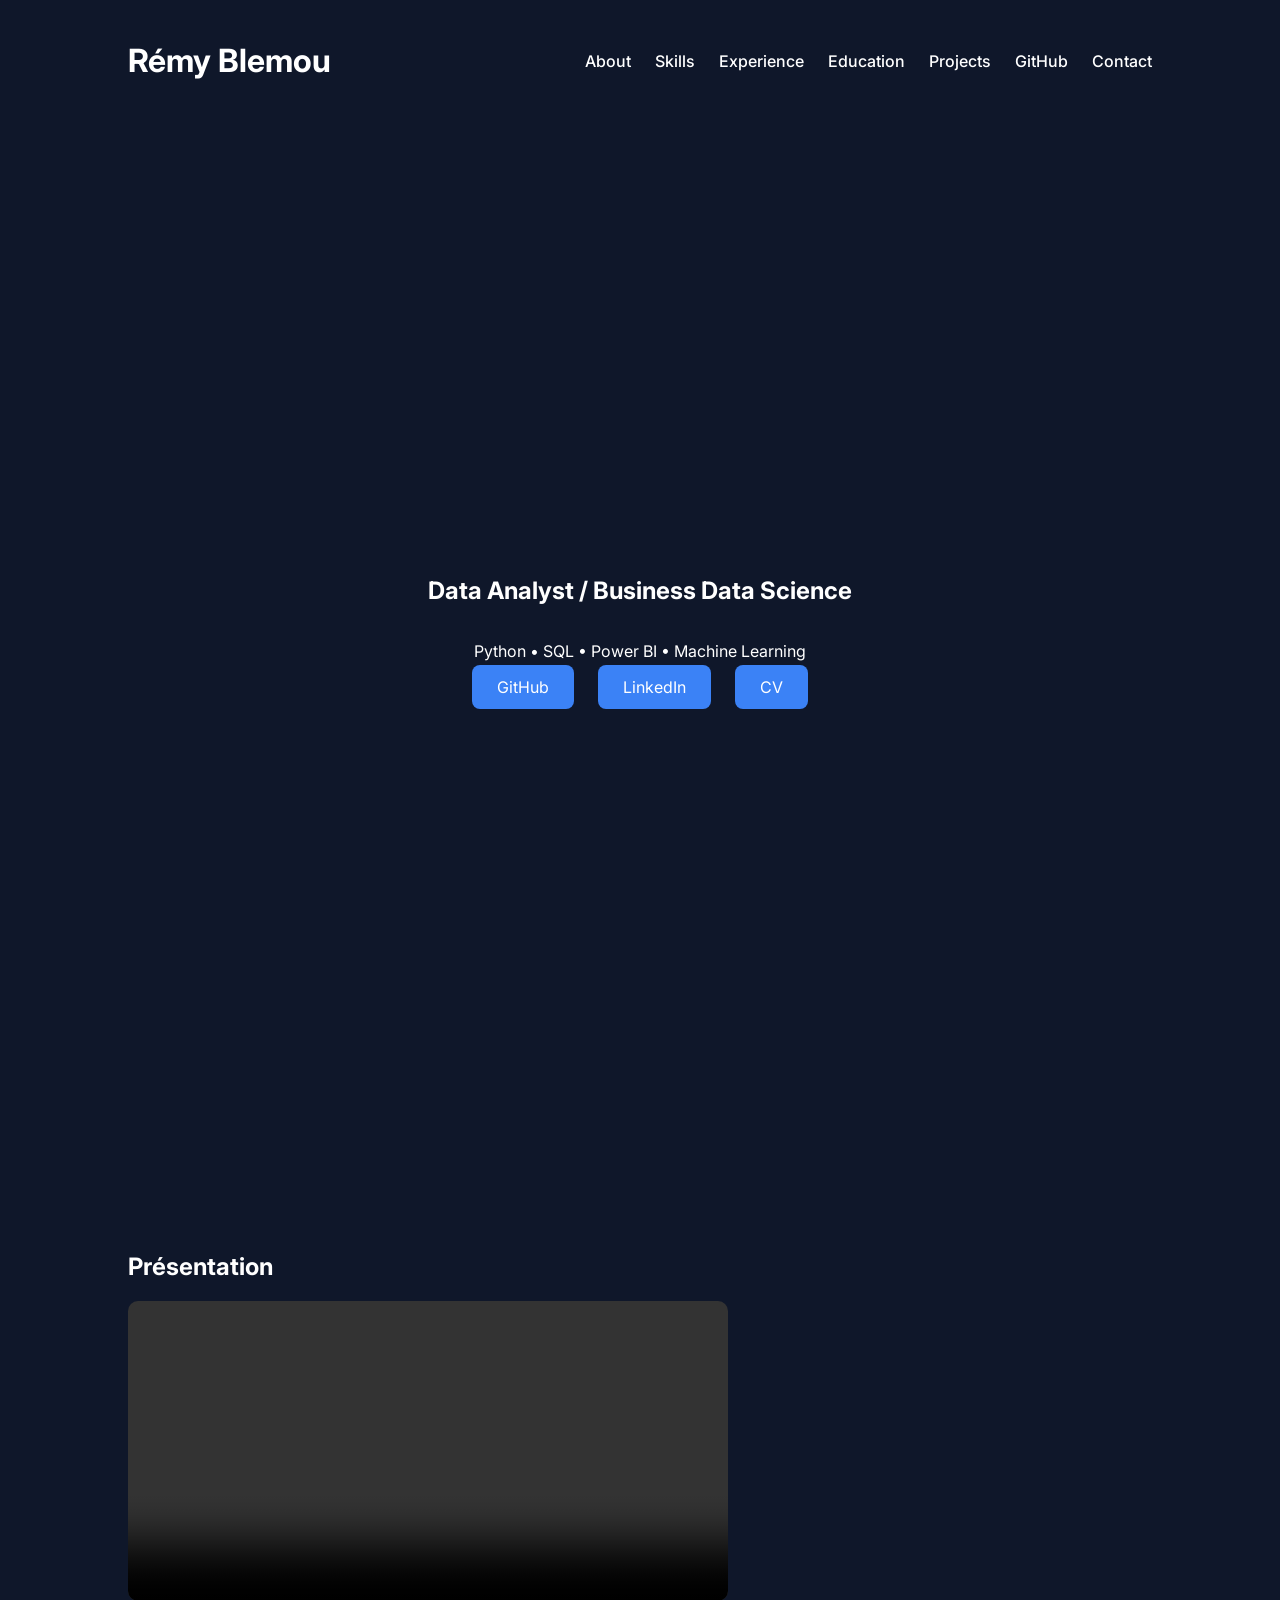
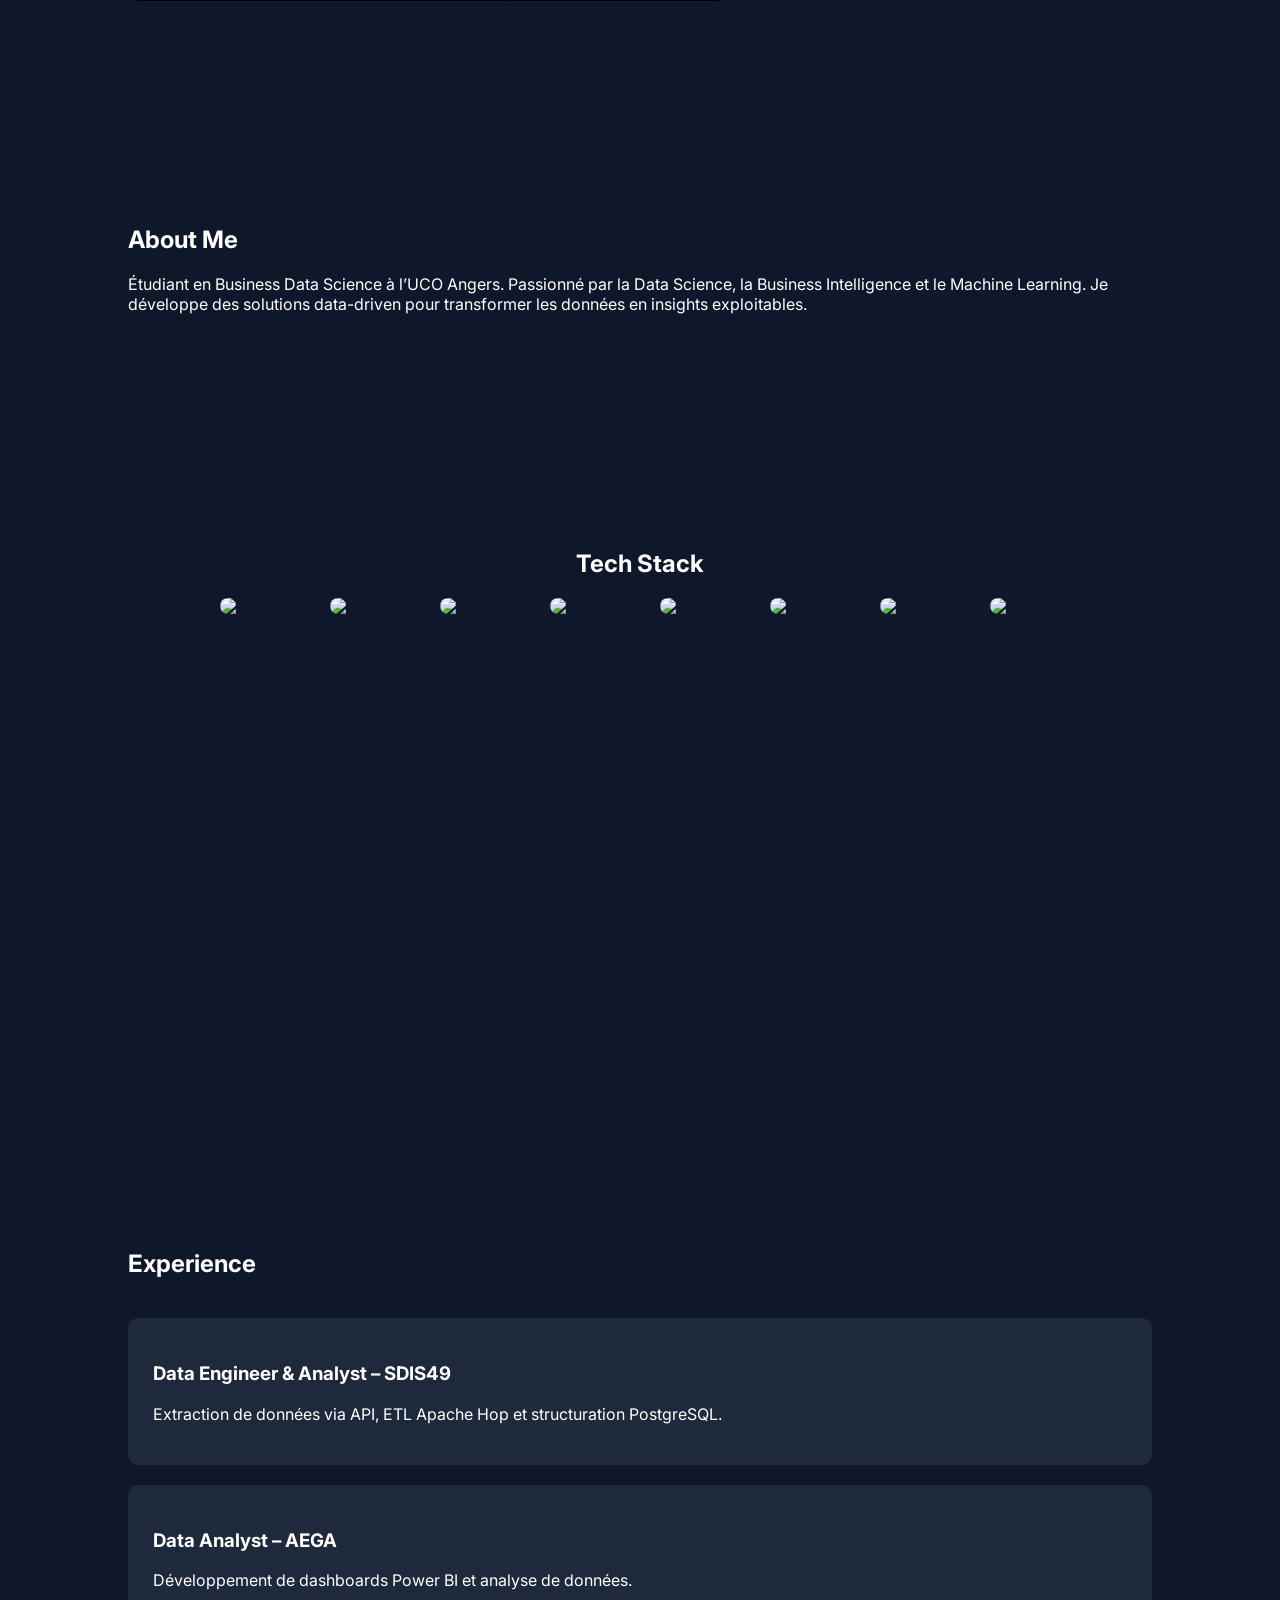
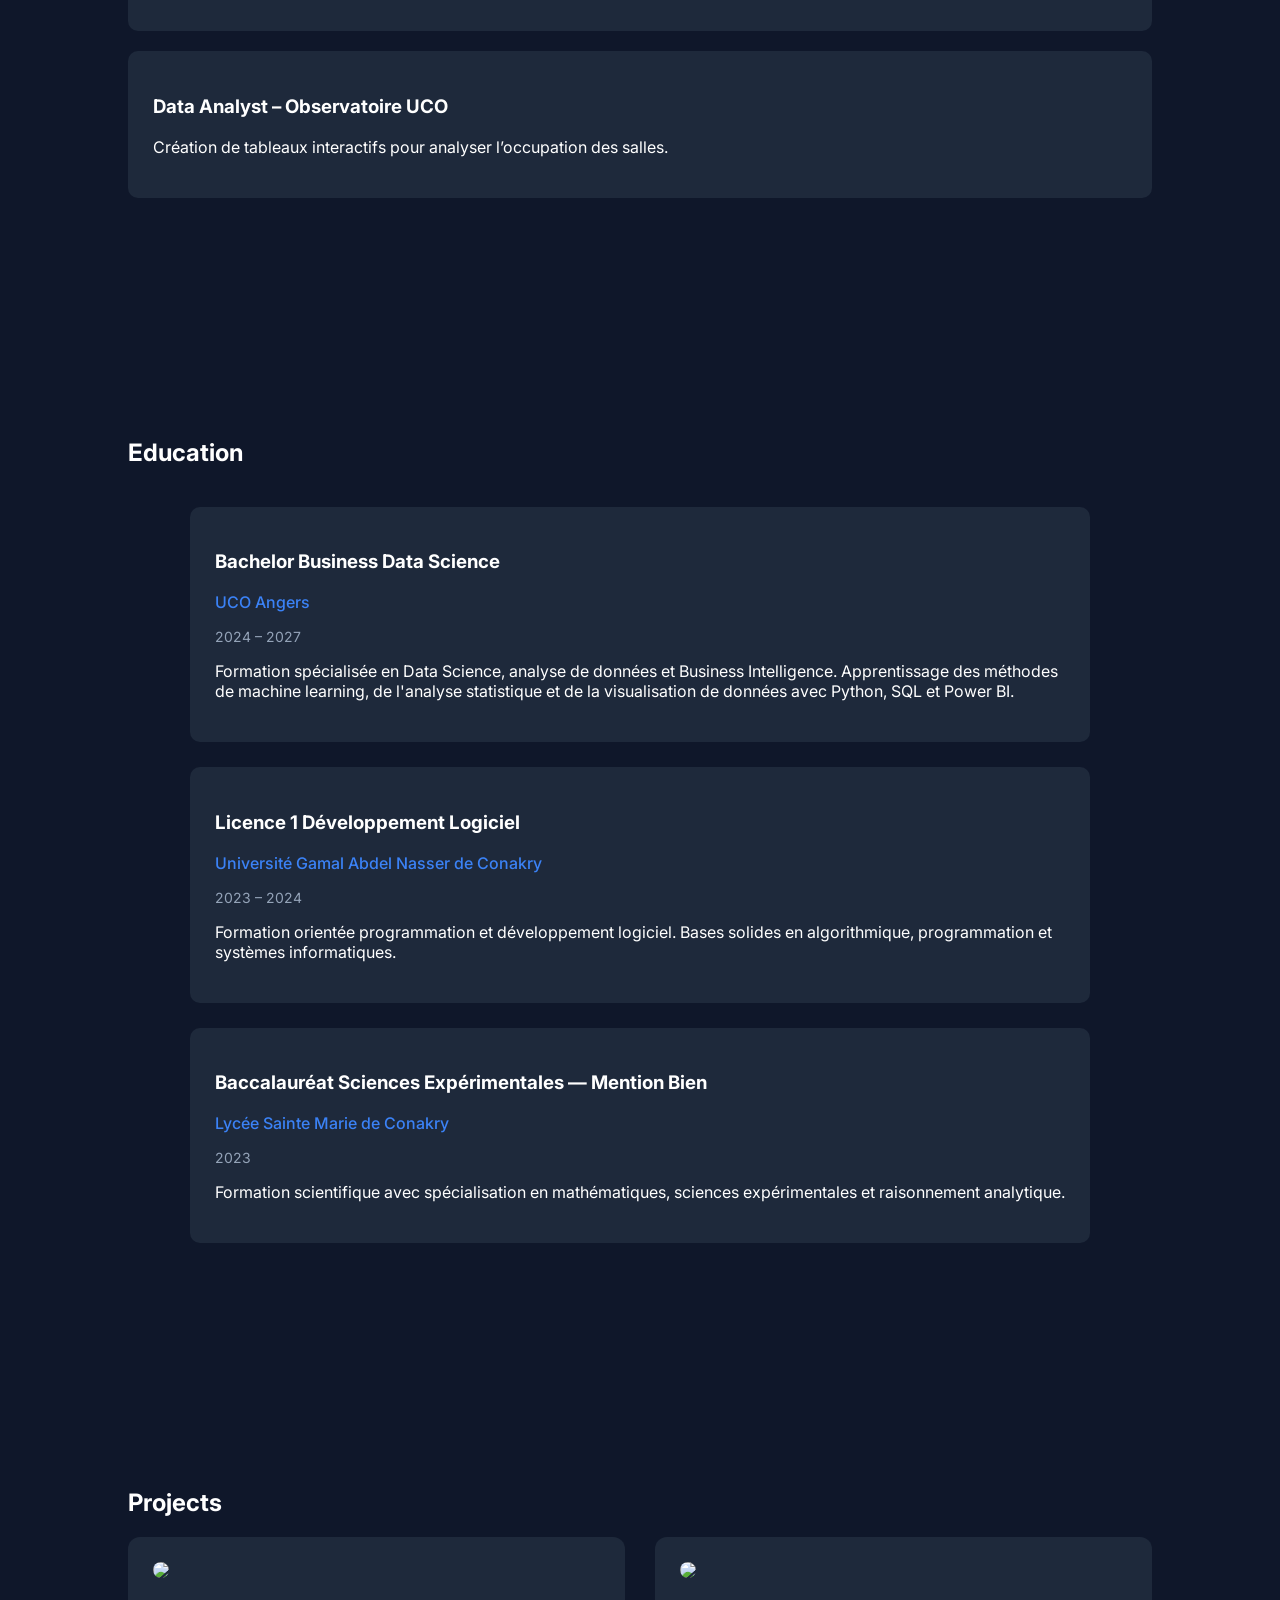
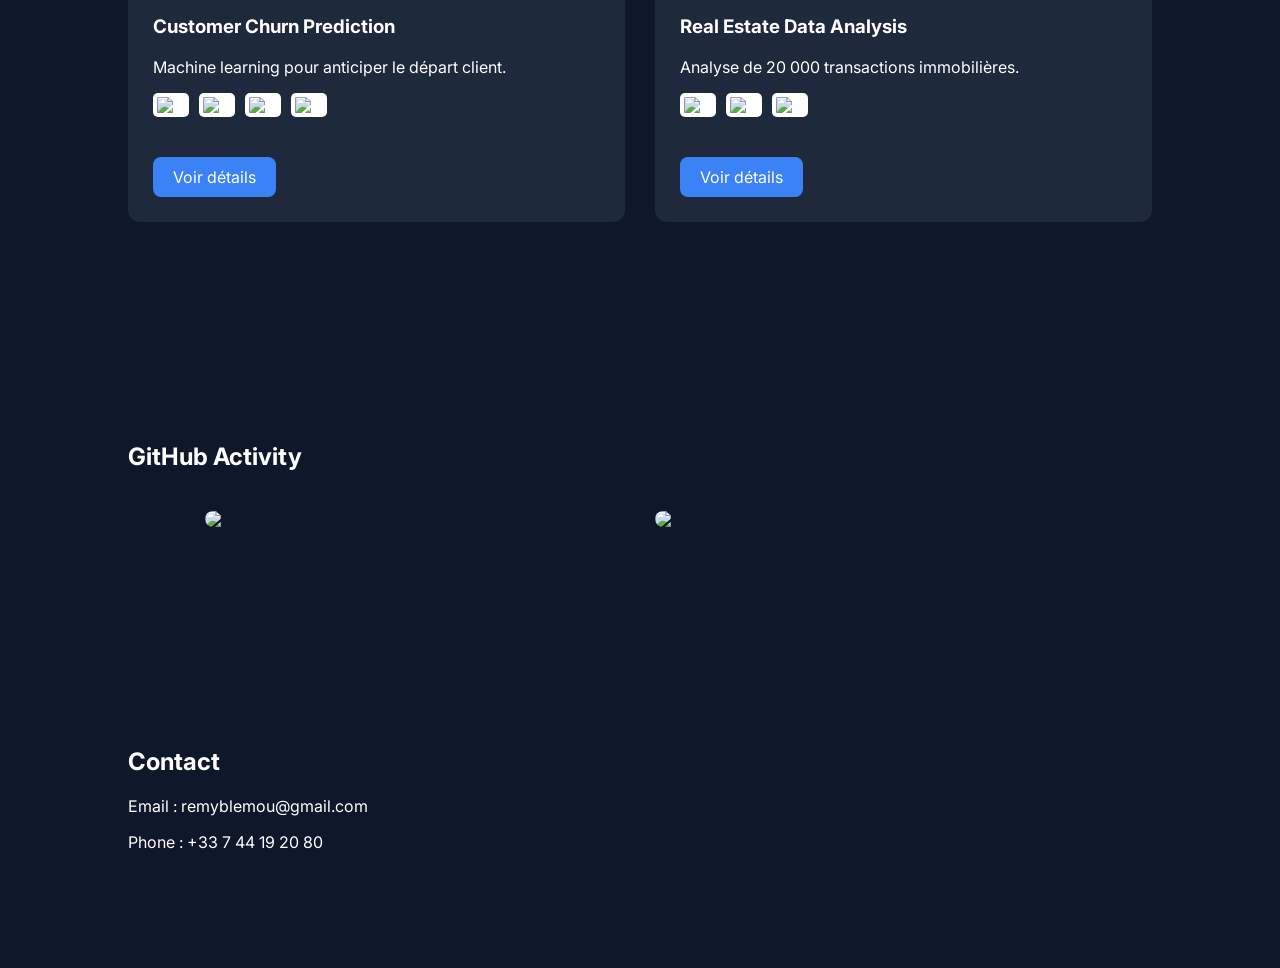
==== index.html @ 10db797f "Add mobile responsive navigation" ====
<!DOCTYPE html>
<html lang="fr">

<head>

<meta charset="UTF-8">
<meta name="viewport" content="width=device-width, initial-scale=1.0">

<title>Rémy Blemou | Data Analyst</title>

<link rel="stylesheet" href="style.css">

<link href="https://fonts.googleapis.com/css2?family=Inter:wght@300;500;700&display=swap" rel="stylesheet">

<script src="https://cdnjs.cloudflare.com/ajax/libs/three.js/r134/three.min.js"></script>

</head>

<body>



<!-- ================= HEADER ================= -->

<header>

<h1>Rémy Blemou</h1>

<!-- bouton menu mobile -->
<div class="menu-toggle" id="menu-toggle">
☰
</div>

<nav id="nav-menu">

<a href="#about">About</a>
<a href="#skills">Skills</a>
<a href="#experience">Experience</a>
<a href="#education">Education</a>
<a href="#projects">Projects</a>
<a href="#github">GitHub</a>
<a href="#contact">Contact</a>

</nav>

</header>



<!-- ================= HERO ================= -->

<section class="hero">

<h2>Data Analyst / Business Data Science</h2>

<p>Python • SQL • Power BI • Machine Learning</p>

<div class="buttons">

<a href="https://github.com/blemou19" target="_blank">GitHub</a>

<a href="https://www.linkedin.com/in/r%C3%A9my-blemou/" target="_blank">LinkedIn</a>

<a href="C:\Users\remyb\OneDrive\Bureau\portfolio\assets\CV-BLEMOU-Remy-Alternance-Data.pdf" target="_blank">CV</a>

</div>

</section>



<!-- ================= VIDEO PRESENTATION ================= -->

<section id="video" class="fade">

<h2>Présentation</h2>

<video controls>

<source src="assets/video.mp4" type="video/mp4">

</video>

</section>



<!-- ================= ABOUT ================= -->

<section id="about" class="fade">

<h2>About Me</h2>

<p>

Étudiant en Business Data Science à l’UCO Angers.
Passionné par la Data Science, la Business Intelligence et le Machine Learning.

Je développe des solutions data-driven pour transformer les données en insights exploitables.

</p>

</section>



<!-- ================= SKILLS ================= -->

<section id="skills">

<h2>Tech Stack</h2>

<div id="skills-canvas"></div>

<div class="skills-logos">

<img src="https://cdn.jsdelivr.net/gh/devicons/devicon/icons/python/python-original.svg">

<img src="https://cdn.jsdelivr.net/gh/devicons/devicon/icons/r/r-original.svg">

<img src="https://cdn.jsdelivr.net/gh/devicons/devicon/icons/postgresql/postgresql-original.svg">

<img src="https://cdn.jsdelivr.net/gh/devicons/devicon/icons/git/git-original.svg">

<img src="https://cdn.jsdelivr.net/gh/devicons/devicon/icons/linux/linux-original.svg">

<img src="https://upload.wikimedia.org/wikipedia/commons/c/cf/New_Power_BI_Logo.svg">

<img src="https://upload.wikimedia.org/wikipedia/commons/7/73/Microsoft_Excel_2013-2019_logo.svg">

<img src="https://avatars.githubusercontent.com/u/100799150?s=200&v=4">

</div>

</section>



<!-- ================= EXPERIENCE ================= -->

<section id="experience" class="fade">

<h2>Experience</h2>

<div class="timeline">

<div class="exp">

<h3>Data Engineer & Analyst – SDIS49</h3>

<p>
Extraction de données via API, ETL Apache Hop et structuration PostgreSQL.
</p>

</div>

<div class="exp">

<h3>Data Analyst – AEGA</h3>

<p>
Développement de dashboards Power BI et analyse de données.
</p>

</div>

<div class="exp">

<h3>Data Analyst – Observatoire UCO</h3>

<p>
Création de tableaux interactifs pour analyser l’occupation des salles.
</p>

</div>

</div>

</section>



<!-- ================= EDUCATION ================= -->
<!-- ================= EDUCATION ================= -->

<section id="education" class="fade">

<h2>Education</h2>

<div class="education-timeline">


<!-- Bachelor actuel -->

<div class="edu">

<h3>Bachelor Business Data Science</h3>

<p class="edu-school">UCO Angers</p>

<p class="edu-date">2024 – 2027</p>

<p>

Formation spécialisée en Data Science, analyse de données et Business Intelligence.
Apprentissage des méthodes de machine learning, de l'analyse statistique et de la visualisation de données avec Python, SQL et Power BI.

</p>

</div>


<!-- Licence développement logiciel -->

<div class="edu">

<h3>Licence 1 Développement Logiciel</h3>

<p class="edu-school">Université Gamal Abdel Nasser de Conakry</p>

<p class="edu-date">2023 – 2024</p>

<p>

Formation orientée programmation et développement logiciel.
Bases solides en algorithmique, programmation et systèmes informatiques.

</p>

</div>


<!-- Bac -->

<div class="edu">

<h3>Baccalauréat Sciences Expérimentales — Mention Bien</h3>

<p class="edu-school">Lycée Sainte Marie de Conakry</p>

<p class="edu-date">2023</p>

<p>

Formation scientifique avec spécialisation en mathématiques, sciences expérimentales et raisonnement analytique.

</p>

</div>


</div>

</section>


<!-- ================= PROJECTS ================= -->

<section id="projects" class="fade">

<h2>Projects</h2>

<div class="project-grid">

<div class="project">

<img src="assets/asset_churn/fig_01_taux_churn_par_periode.png">

<h3>Customer Churn Prediction</h3>

<p>Machine learning pour anticiper le départ client.</p>

<div class="tech-stack">

<img src="https://cdn.jsdelivr.net/gh/devicons/devicon/icons/python/python-original.svg">

<img src="https://cdn.jsdelivr.net/gh/devicons/devicon/icons/pandas/pandas-original.svg">

<img src="https://cdn.jsdelivr.net/gh/devicons/devicon/icons/numpy/numpy-original.svg">

<img src="https://upload.wikimedia.org/wikipedia/commons/0/05/Scikit_learn_logo_small.svg">

</div>

<a class="project-btn" href="projects/churn.html">Voir détails</a>

</div>



<div class="project">

<img src="assets/immobilier/dashboard1.png">

<h3>Real Estate Data Analysis</h3>

<p>Analyse de 20 000 transactions immobilières.</p>

<div class="tech-stack">

<img src="https://cdn.jsdelivr.net/gh/devicons/devicon/icons/r/r-original.svg">

<img src="https://upload.wikimedia.org/wikipedia/commons/c/cf/New_Power_BI_Logo.svg">

<img src="https://upload.wikimedia.org/wikipedia/commons/7/73/Microsoft_Excel_2013-2019_logo.svg">

</div>

<a class="project-btn" href="projects/immobilier.html">Voir détails</a>

</div>

</div>

</section>



<!-- ================= GITHUB STATS ================= -->

<section id="github">

<h2>GitHub Activity</h2>

<div class="github-stats">

<img src="https://github-readme-stats.vercel.app/api?username=blemou19&show_icons=true&theme=tokyonight">

<img src="https://github-readme-stats.vercel.app/api/top-langs/?username=blemou19&layout=compact&theme=tokyonight">

</div>

</section>



<!-- ================= CONTACT ================= -->

<section id="contact">

<h2>Contact</h2>

<p>Email : remyblemou@gmail.com</p>

<p>Phone : +33 7 44 19 20 80</p>

</section>



<script src="script.js"></script>

</body>

</html>
---- style.css ----
/* ===================================================== */
/* GLOBAL STYLE */
/* ===================================================== */

body{
font-family:Inter;
margin:0;
background:#0f172a;
color:white;
}

/* ===================================================== */
/* HEADER / NAVIGATION */
/* ===================================================== */

header{
display:flex;
justify-content:space-between;
padding:20px 10%;
align-items:center;
}

nav a{
margin-left:20px;
text-decoration:none;
color:white;
font-weight:500;
transition:0.3s;
}

nav a:hover{
color:#3b82f6;
}

/* ===================================================== */
/* HERO SECTION (INTRODUCTION) */
/* ===================================================== */

.hero{
height:90vh;
display:flex;
flex-direction:column;
justify-content:center;
align-items:center;
text-align:center;
}

.buttons a{
background:#3b82f6;
padding:12px 25px;
border-radius:8px;
margin:10px;
text-decoration:none;
color:white;
transition:0.3s;
}

.buttons a:hover{
background:#2563eb;
transform:translateY(-2px);
}

/* ===================================================== */
/* GENERIC SECTIONS */
/* ===================================================== */

section{
padding:100px 10%;
}

/* ===================================================== */
/* VIDEO PRESENTATION */
/* ===================================================== */

video{
width:600px;
border-radius:10px;
}

/* ===================================================== */
/* GLOBAL IMAGE STYLE */
/* ===================================================== */

img{
border-radius:10px;
}

/* ===================================================== */
/* SKILLS SECTION */
/* Floating logos + animated background */
/* ===================================================== */

#skills{
position:relative;
height:500px;
overflow:hidden;
text-align:center;
}

/* canvas utilisé pour animation JS */

#skills-canvas{
position:absolute;
width:100%;
height:100%;
top:0;
left:0;
z-index:-1;
}

/* logos technologies */

.skills-logos{
display:flex;
justify-content:center;
flex-wrap:wrap;
gap:40px;
}

.skills-logos img{
width:70px;
animation:float 6s infinite ease-in-out;
transition:0.4s;
}

/* hover animation */

.skills-logos img:hover{
transform:scale(1.3);
}

/* floating animation */

@keyframes float{
0%{transform:translateY(0px);}
50%{transform:translateY(-15px);}
100%{transform:translateY(0px);}
}

/* ===================================================== */
/* EXPERIENCE SECTION */
/* ===================================================== */

.timeline{
margin-top:40px;
}

.exp{
background:#1e293b;
padding:25px;
border-radius:10px;
margin-bottom:20px;
transition:0.3s;
}

.exp:hover{
transform:translateY(-5px);
box-shadow:0 10px 25px rgba(0,0,0,0.4);
}

/* ===================================================== */
/* EDUCATION SECTION */
/* ===================================================== */

.education-timeline{
max-width:900px;
margin:auto;
margin-top:40px;
}

.edu{
background:#1e293b;
padding:25px;
border-radius:10px;
margin-bottom:25px;
transition:0.3s;
}

.edu:hover{
transform:translateY(-5px);
box-shadow:0 10px 25px rgba(0,0,0,0.4);
}

.edu-school{
color:#3b82f6;
font-weight:500;
}

.edu-date{
color:#94a3b8;
font-size:14px;
margin-bottom:10px;
}

/* ===================================================== */
/* PROJECTS GRID */
/* ===================================================== */

.project-grid{
display:grid;
grid-template-columns:repeat(auto-fit,minmax(260px,1fr));
gap:30px;
}

.project{
background:#1e293b;
padding:25px;
border-radius:12px;
transition:0.3s;
}

.project img{
width:100%;
border-radius:10px;
margin-bottom:15px;
}

.project:hover{
transform:translateY(-10px);
box-shadow:0 10px 30px rgba(0,0,0,0.4);
}

/* bouton voir projet */

.project-btn{
display:inline-block;
margin-top:10px;
padding:10px 20px;
background:#3b82f6;
border-radius:8px;
text-decoration:none;
color:white;
transition:0.3s;
}

.project-btn:hover{
background:#2563eb;
transform:translateY(-2px);
}

/* ===================================================== */
/* TECHNOLOGY STACK ICONS */
/* ===================================================== */

.tech-stack{
display:flex;
gap:10px;
margin:15px 0;
}

.tech-stack img{
width:28px;
background:white;
padding:4px;
border-radius:5px;
}

/* ===================================================== */
/* SCROLL FADE ANIMATION */
/* ===================================================== */

.fade{
opacity:0;
transform:translateY(40px);
transition:1s;
}

.fade.show{
opacity:1;
transform:translateY(0);
}

/* ===================================================== */
/* PROJECT PAGE HEADER */
/* ===================================================== */

.project-header{
padding:60px 10%;
display:flex;
justify-content:space-between;
align-items:center;
}

/* bouton retour */

.btn-back{
background:#2563eb;
padding:10px 20px;
border-radius:8px;
color:white;
text-decoration:none;
font-weight:500;
transition:0.3s;
}

.btn-back:hover{
background:#1d4ed8;
transform:translateY(-2px);
}

/* ===================================================== */
/* PROJECT PAGE CONTENT */
/* ===================================================== */

.project-intro{
max-width:900px;
margin:auto;
line-height:1.6;
}

.project-intro p{
font-size:18px;
line-height:1.8;
color:#d1d5db;
margin-top:15px;
}

/* sections graphiques */

.project-section{
max-width:1000px;
margin:auto;
margin-top:60px;
}

/* card contenant graphique */

.graph-card{
background:#1e293b;
padding:30px;
border-radius:12px;
margin-top:20px;
}

.graph-card img{
width:100%;
border-radius:10px;
margin-bottom:20px;
}

.graph-desc{
font-size:17px;
line-height:1.7;
color:#d1d5db;
}

/* ===================================================== */
/* SKILLS DEVELOPED IN PROJECT */
/* ===================================================== */

.skills-learned{
max-width:900px;
margin:auto;
margin-top:80px;
}

.skills-learned ul{
line-height:2;
}

/* ===================================================== */
/* RESULTS CARDS */
/* ===================================================== */

.results-grid{
display:grid;
grid-template-columns:repeat(auto-fit,minmax(200px,1fr));
gap:20px;
margin-top:30px;
}

.result-card{
background:#1e293b;
padding:20px;
border-radius:10px;
text-align:center;
}

/* ===================================================== */
/* RESOURCES SECTION */
/* ===================================================== */

.resources{
text-align:center;
margin-top:60px;
}

.resource-buttons{
display:flex;
justify-content:center;
gap:20px;
margin-top:20px;
}

.btn-resource{
background:#3b82f6;
padding:12px 25px;
border-radius:10px;
text-decoration:none;
color:white;
font-weight:500;
transition:0.3s;
}

.btn-resource:hover{
transform:translateY(-3px);
box-shadow:0 10px 20px rgba(0,0,0,0.3);
}

.btn-resource.github{
background:#111827;
}

/* ===================================================== */
/* GITHUB STATS SECTION */
/* ===================================================== */

.github{
text-align:center;
margin-top:80px;
}

.github-stats{
display:flex;
justify-content:center;
gap:30px;
flex-wrap:wrap;
margin-top:40px;
}

.github-stats img{
width:420px;
border-radius:10px;
}


/* ===================================================== */
/* RESPONSIVE DESIGN (MOBILE) */
/* ===================================================== */

@media (max-width: 900px){

/* header */

header{
flex-direction:column;
gap:15px;
text-align:center;
}

/* navigation */

nav{
display:flex;
flex-wrap:wrap;
justify-content:center;
gap:15px;
}

/* hero */

.hero{
height:auto;
padding:100px 20px;
}

/* sections */

section{
padding:80px 20px;
}

/* video */

video{
width:100%;
}

/* project grid */

.project-grid{
grid-template-columns:1fr;
}

/* github stats */

.github-stats{
flex-direction:column;
align-items:center;
}

.github-stats img{
width:100%;
max-width:400px;
}

/* skills logos */

.skills-logos{
gap:25px;
}

.skills-logos img{
width:55px;
}

}


/* ===================================================== */
/* MOBILE NAVIGATION */
/* ===================================================== */

.menu-toggle{
display:none;
font-size:28px;
cursor:pointer;
}

/* ===================================================== */
/* RESPONSIVE DESIGN */
/* ===================================================== */

@media (max-width:900px){

header{
flex-direction:row;
justify-content:space-between;
}

.menu-toggle{
display:block;
}

nav{
position:absolute;
top:70px;
left:0;
width:100%;
background:#020617;
display:none;
flex-direction:column;
text-align:center;
padding:20px 0;
}

nav a{
margin:10px 0;
font-size:18px;
}

nav.active{
display:flex;
}

/* HERO */

.hero{
height:auto;
padding:120px 20px;
}

.hero h2{
font-size:28px;
}

.hero p{
font-size:16px;
}

/* VIDEO */

video{
width:100%;
}

/* SECTIONS */

section{
padding:80px 20px;
}

/* PROJECTS */

.project-grid{
grid-template-columns:1fr;
}

/* GITHUB */

.github-stats{
flex-direction:column;
align-items:center;
}

.github-stats img{
width:100%;
max-width:350px;
}

/* SKILLS */

.skills-logos{
gap:25px;
}

.skills-logos img{
width:55px;
}

}
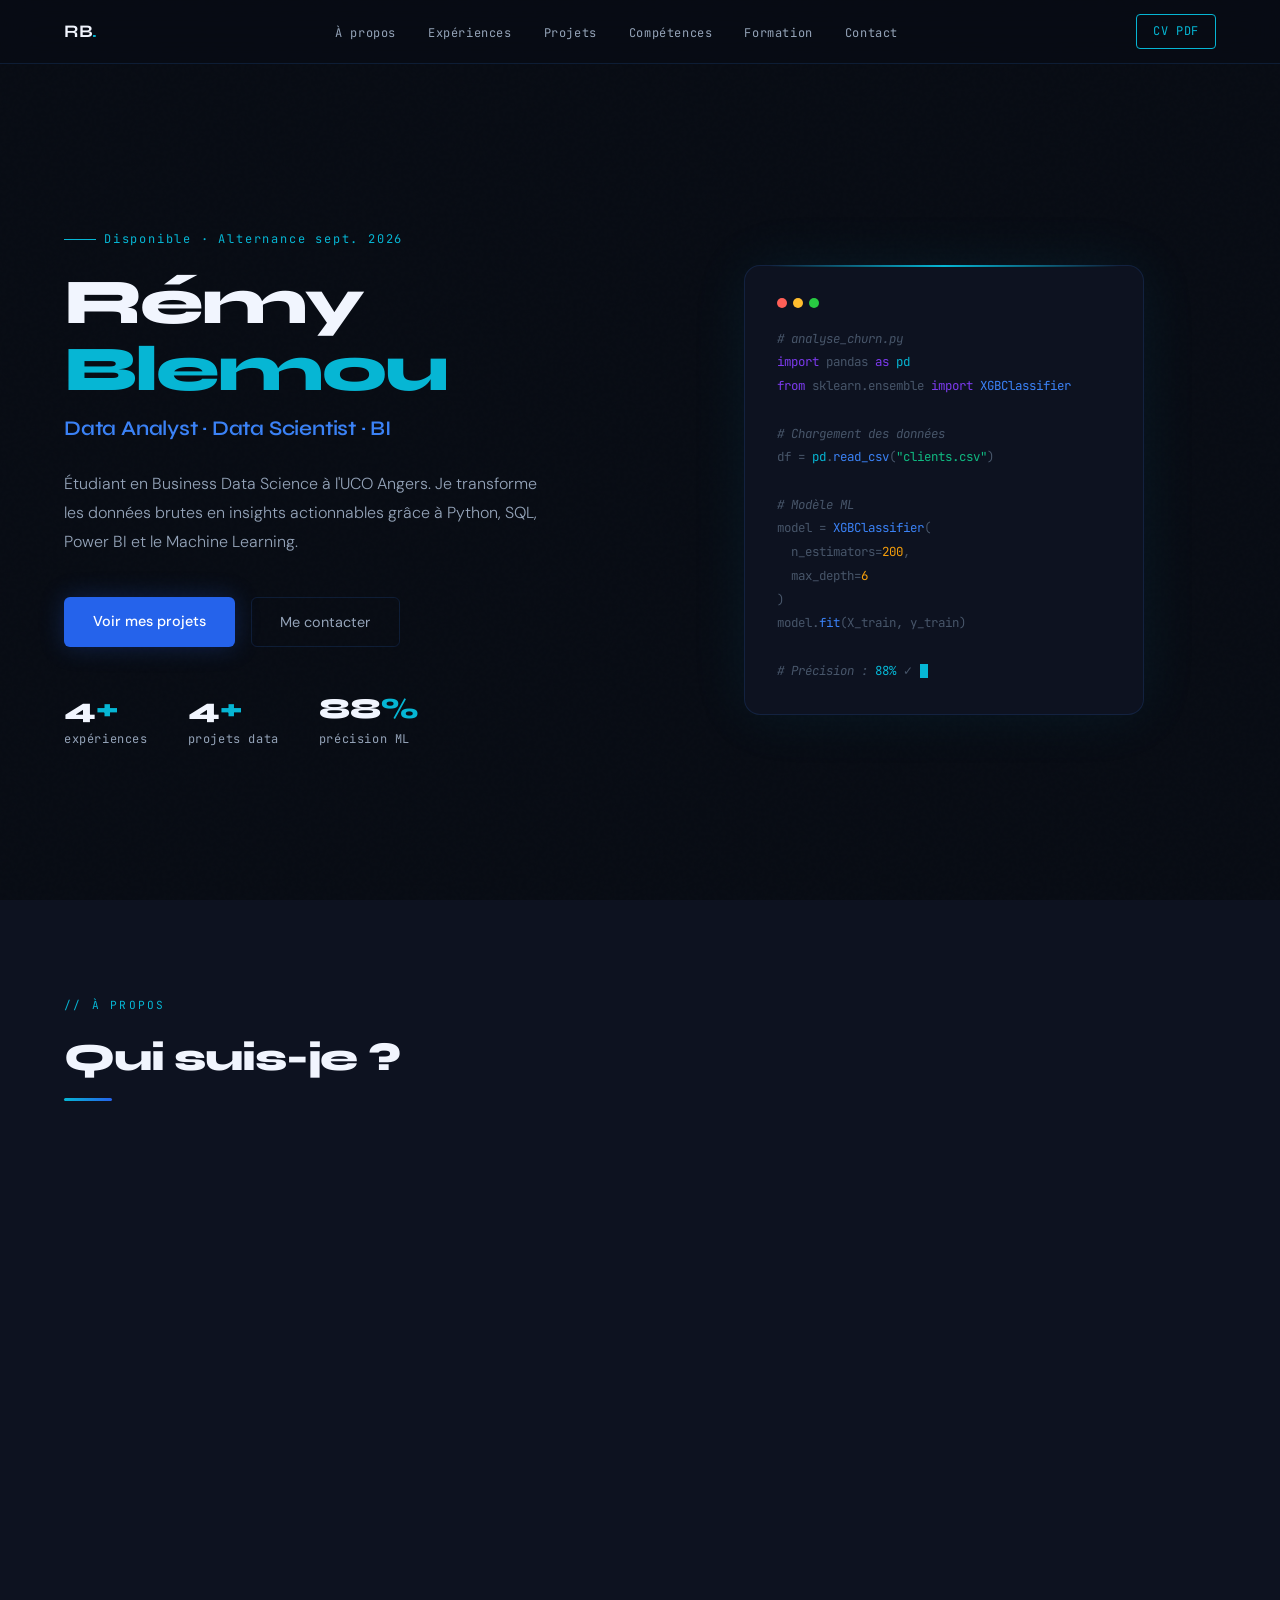
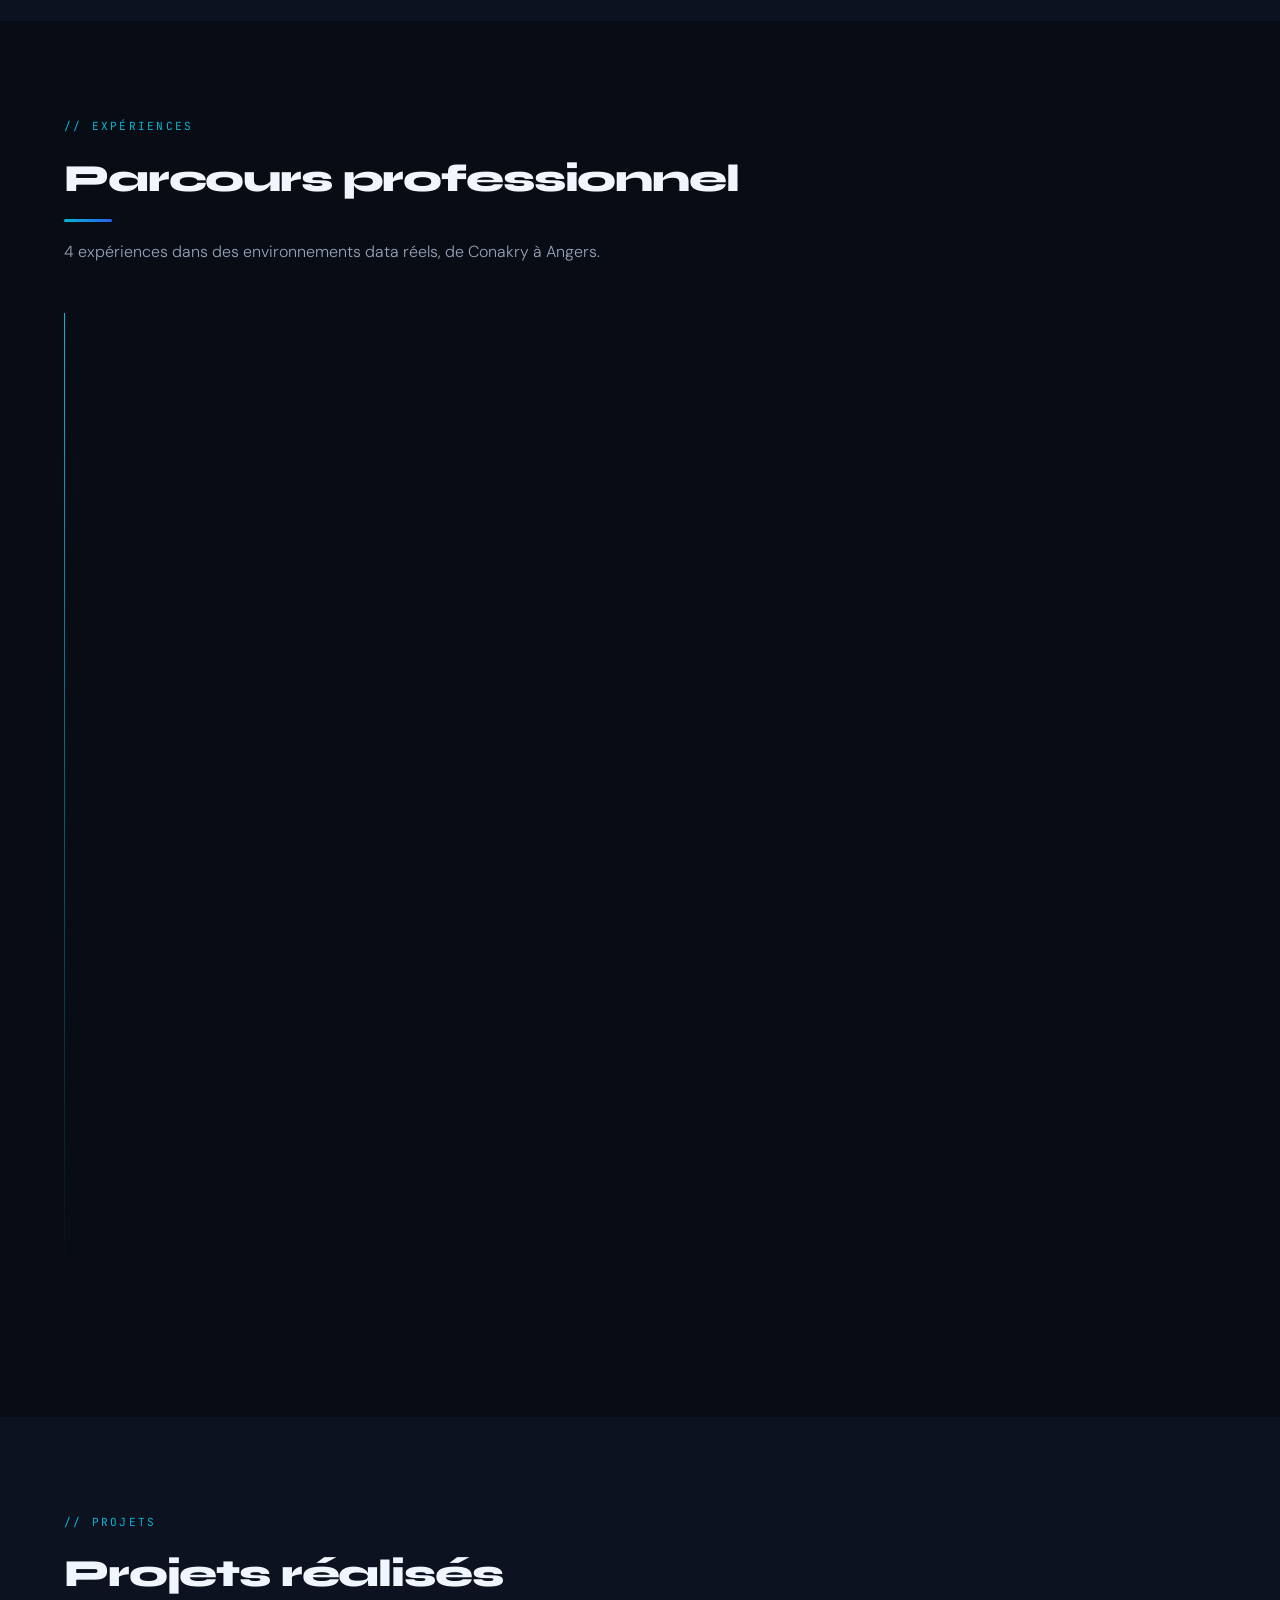
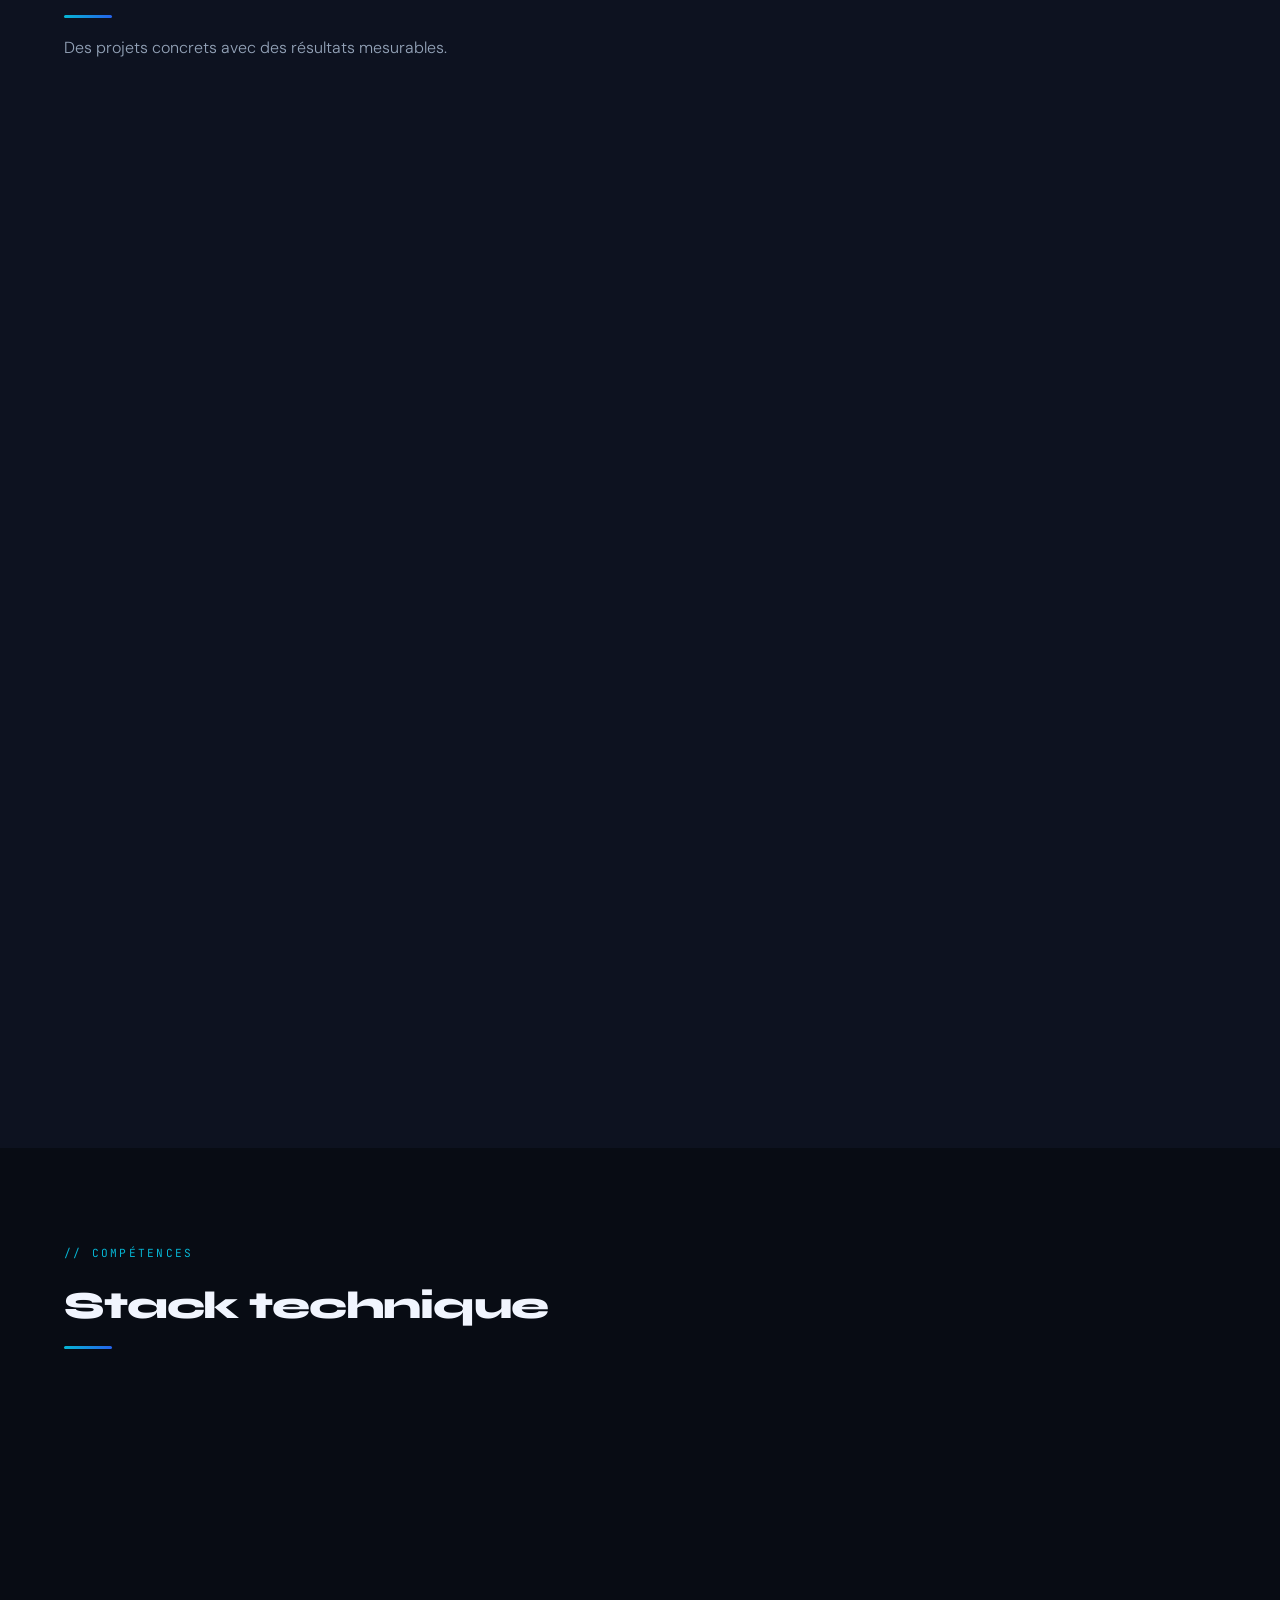
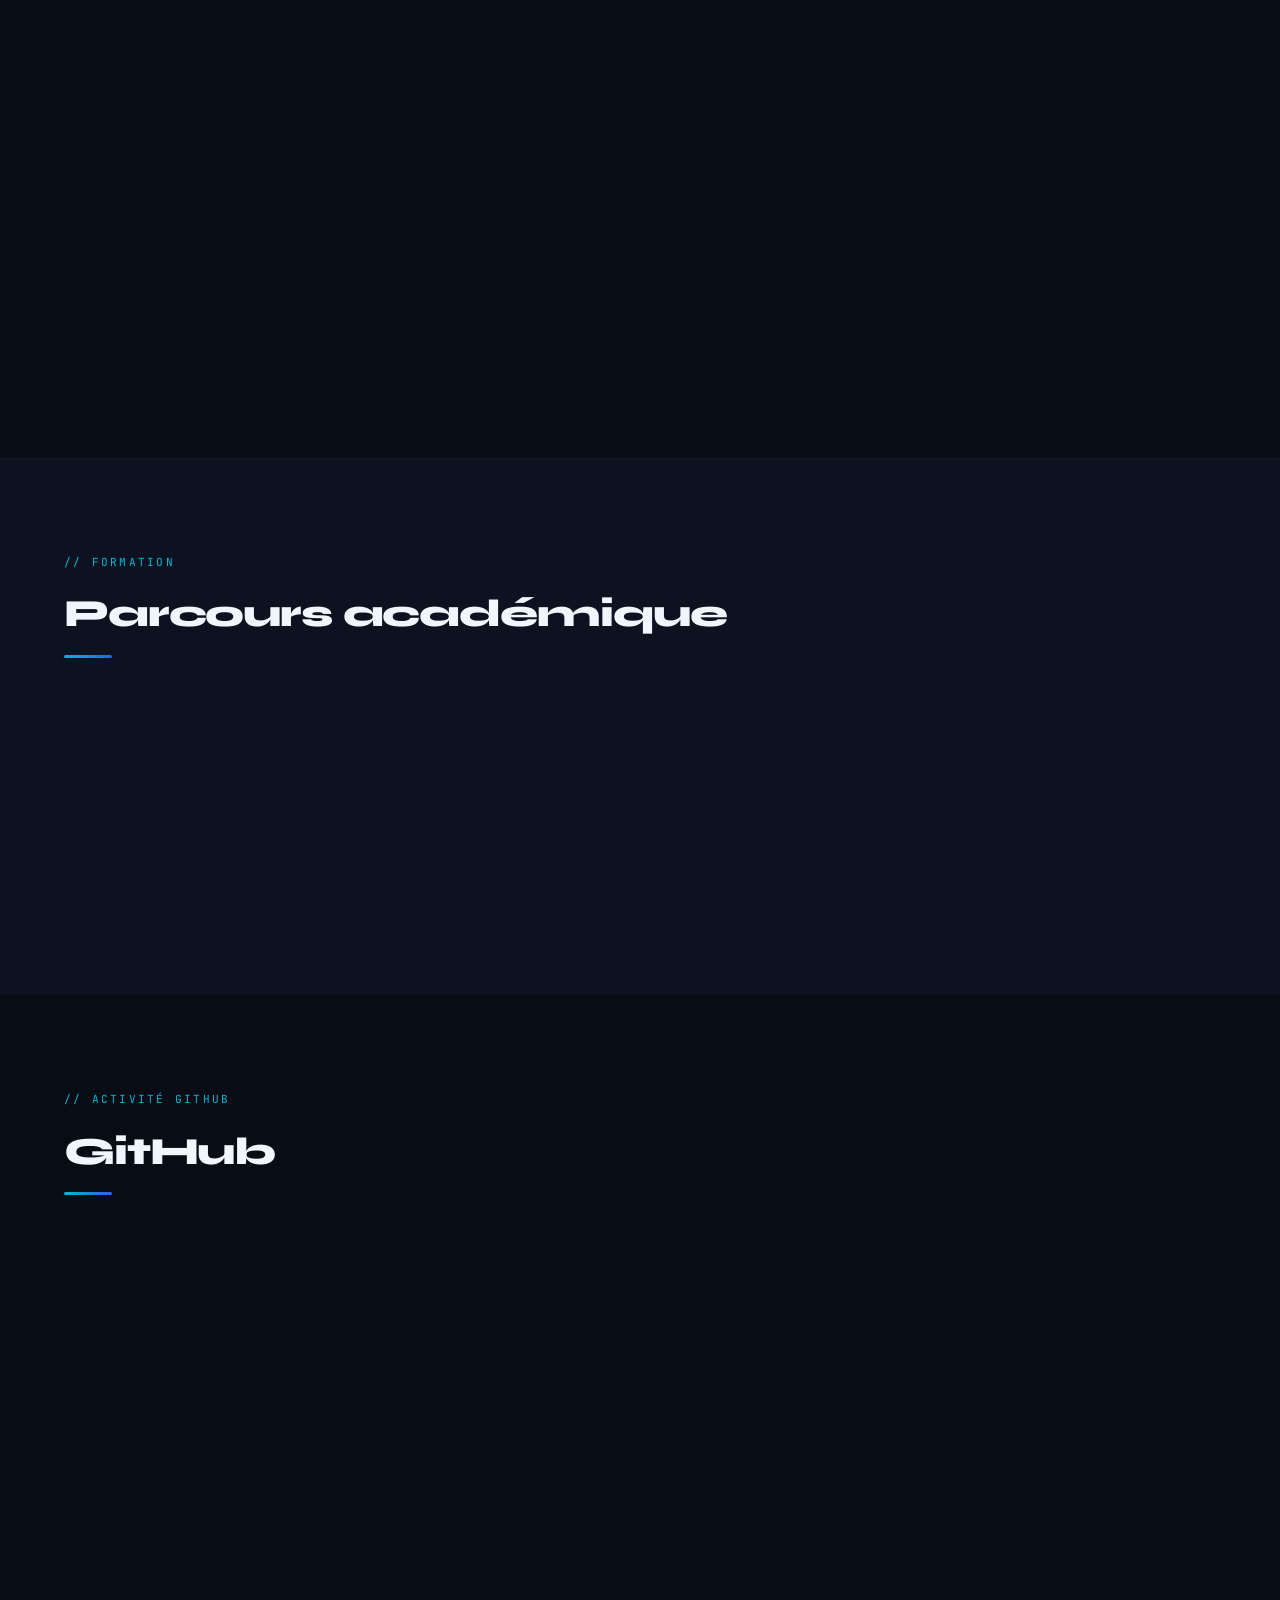
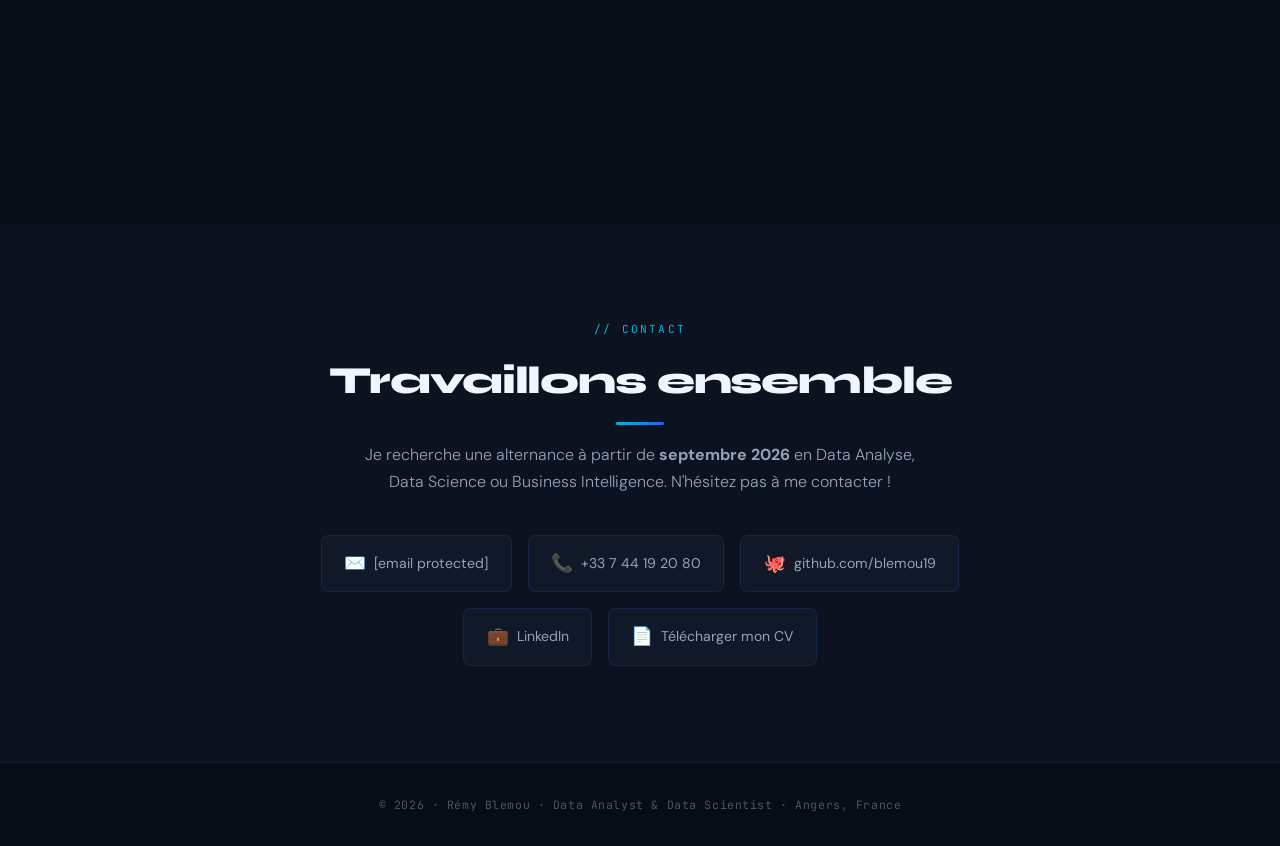
==== commit c3f11b9e: "Redign portefolio" ====
--- a/index.html
+++ b/index.html
@@ -1,355 +1,1226 @@
 <!DOCTYPE html>
 <html lang="fr">
-
 <head>
-
-<meta charset="UTF-8">
-<meta name="viewport" content="width=device-width, initial-scale=1.0">
-
-<title>Rémy Blemou | Data Analyst</title>
-
-<link rel="stylesheet" href="style.css">
-
-<link href="https://fonts.googleapis.com/css2?family=Inter:wght@300;500;700&display=swap" rel="stylesheet">
-
-<script src="https://cdnjs.cloudflare.com/ajax/libs/three.js/r134/three.min.js"></script>
-
+<meta charset="UTF-8"/>
+<meta name="viewport" content="width=device-width, initial-scale=1.0"/>
+<title>Rémy Blemou — Data Analyst & Data Scientist</title>
+<link rel="preconnect" href="https://fonts.googleapis.com"/>
+<link rel="preconnect" href="https://fonts.gstatic.com" crossorigin/>
+<link href="https://fonts.googleapis.com/css2?family=Syne:wght@400;600;700;800&family=DM+Sans:ital,wght@0,300;0,400;0,500;1,300&family=JetBrains+Mono:wght@400;500&display=swap" rel="stylesheet"/>
+<style>
+:root {
+  --bg:       #080C14;
+  --bg2:      #0D1220;
+  --bg3:      #111827;
+  --navy:     #1B2D4F;
+  --blue:     #2563EB;
+  --blue-l:   #3B82F6;
+  --cyan:     #06B6D4;
+  --cyan-l:   #22D3EE;
+  --white:    #F1F5FE;
+  --gray:     #94A3B8;
+  --gray2:    #475569;
+  --border:   rgba(59,130,246,0.15);
+  --glow:     rgba(37,99,235,0.25);
+  --font-h:   'Syne', sans-serif;
+  --font-b:   'DM Sans', sans-serif;
+  --font-m:   'JetBrains Mono', monospace;
+}
+
+*, *::before, *::after { margin:0; padding:0; box-sizing:border-box; }
+
+html { scroll-behavior: smooth; }
+
+body {
+  background: var(--bg);
+  color: var(--white);
+  font-family: var(--font-b);
+  font-size: 16px;
+  line-height: 1.7;
+  overflow-x: hidden;
+}
+
+/* ── SCROLLBAR ── */
+::-webkit-scrollbar { width: 4px; }
+::-webkit-scrollbar-track { background: var(--bg); }
+::-webkit-scrollbar-thumb { background: var(--blue); border-radius: 2px; }
+
+/* ── NOISE OVERLAY ── */
+body::before {
+  content: '';
+  position: fixed; inset: 0;
+  background-image: url("data:image/svg+xml,%3Csvg viewBox='0 0 256 256' xmlns='http://www.w3.org/2000/svg'%3E%3Cfilter id='noise'%3E%3CfeTurbulence type='fractalNoise' baseFrequency='0.9' numOctaves='4' stitchTiles='stitch'/%3E%3C/filter%3E%3Crect width='100%25' height='100%25' filter='url(%23noise)' opacity='0.03'/%3E%3C/svg%3E");
+  pointer-events: none; z-index: 0; opacity: 0.4;
+}
+
+/* ── NAV ── */
+nav {
+  position: fixed; top: 0; left: 0; right: 0; z-index: 100;
+  display: flex; align-items: center; justify-content: space-between;
+  padding: 0 5vw;
+  height: 64px;
+  background: rgba(8,12,20,0.85);
+  backdrop-filter: blur(16px);
+  border-bottom: 1px solid var(--border);
+}
+
+.nav-logo {
+  font-family: var(--font-h);
+  font-size: 1.1rem;
+  font-weight: 700;
+  color: var(--white);
+  text-decoration: none;
+  letter-spacing: -0.02em;
+}
+.nav-logo span { color: var(--cyan); }
+
+.nav-links {
+  display: flex; gap: 2rem; list-style: none;
+}
+.nav-links a {
+  font-family: var(--font-m);
+  font-size: 0.75rem;
+  color: var(--gray);
+  text-decoration: none;
+  letter-spacing: 0.05em;
+  transition: color 0.2s;
+}
+.nav-links a:hover { color: var(--cyan); }
+
+.nav-cta {
+  font-family: var(--font-m);
+  font-size: 0.75rem;
+  color: var(--cyan);
+  text-decoration: none;
+  border: 1px solid var(--cyan);
+  padding: 0.4rem 1rem;
+  border-radius: 4px;
+  transition: all 0.2s;
+  letter-spacing: 0.05em;
+}
+.nav-cta:hover { background: var(--cyan); color: var(--bg); }
+
+/* ── HERO ── */
+#hero {
+  min-height: 100vh;
+  display: flex; align-items: center;
+  padding: 80px 5vw 0;
+  position: relative;
+}
+
+.hero-grid {
+  display: grid;
+  grid-template-columns: 1fr 1fr;
+  gap: 4rem;
+  align-items: center;
+  width: 100%;
+  max-width: 1200px;
+  margin: 0 auto;
+}
+
+.hero-tag {
+  font-family: var(--font-m);
+  font-size: 0.75rem;
+  color: var(--cyan);
+  letter-spacing: 0.15em;
+  margin-bottom: 1.2rem;
+  display: flex; align-items: center; gap: 0.5rem;
+}
+.hero-tag::before {
+  content: '';
+  display: block; width: 32px; height: 1px;
+  background: var(--cyan);
+}
+
+.hero-name {
+  font-family: var(--font-h);
+  font-size: clamp(2.8rem, 5vw, 4.5rem);
+  font-weight: 800;
+  line-height: 1.05;
+  letter-spacing: -0.03em;
+  color: var(--white);
+  margin-bottom: 0.5rem;
+}
+.hero-name .accent { color: var(--cyan); }
+
+.hero-title {
+  font-family: var(--font-h);
+  font-size: clamp(1rem, 2vw, 1.3rem);
+  font-weight: 600;
+  color: var(--blue-l);
+  margin-bottom: 1.5rem;
+  letter-spacing: -0.01em;
+}
+
+.hero-desc {
+  color: var(--gray);
+  font-size: 1rem;
+  font-weight: 300;
+  max-width: 480px;
+  margin-bottom: 2.5rem;
+  line-height: 1.8;
+}
+
+.hero-btns {
+  display: flex; gap: 1rem; flex-wrap: wrap;
+  margin-bottom: 3rem;
+}
+
+.btn-primary {
+  background: var(--blue);
+  color: #fff;
+  padding: 0.75rem 1.8rem;
+  border-radius: 6px;
+  text-decoration: none;
+  font-family: var(--font-b);
+  font-weight: 500;
+  font-size: 0.9rem;
+  transition: all 0.2s;
+  box-shadow: 0 0 24px var(--glow);
+}
+.btn-primary:hover { background: var(--blue-l); transform: translateY(-2px); box-shadow: 0 4px 32px var(--glow); }
+
+.btn-outline {
+  border: 1px solid var(--border);
+  color: var(--gray);
+  padding: 0.75rem 1.8rem;
+  border-radius: 6px;
+  text-decoration: none;
+  font-family: var(--font-b);
+  font-weight: 400;
+  font-size: 0.9rem;
+  transition: all 0.2s;
+}
+.btn-outline:hover { border-color: var(--blue-l); color: var(--white); }
+
+.hero-stats {
+  display: flex; gap: 2.5rem;
+}
+.stat-num {
+  font-family: var(--font-h);
+  font-size: 1.8rem;
+  font-weight: 800;
+  color: var(--white);
+  display: block;
+  line-height: 1;
+}
+.stat-num span { color: var(--cyan); }
+.stat-lbl {
+  font-size: 0.75rem;
+  color: var(--gray);
+  font-family: var(--font-m);
+  letter-spacing: 0.05em;
+}
+
+/* Hero visual */
+.hero-visual {
+  position: relative;
+  display: flex; align-items: center; justify-content: center;
+}
+
+.hero-card {
+  background: var(--bg2);
+  border: 1px solid var(--border);
+  border-radius: 16px;
+  padding: 2rem;
+  width: 100%;
+  max-width: 400px;
+  position: relative;
+  box-shadow: 0 0 60px rgba(6,182,212,0.08);
+}
+
+.hero-card::before {
+  content: '';
+  position: absolute; top: -1px; left: 24px; right: 24px; height: 2px;
+  background: linear-gradient(90deg, transparent, var(--cyan), transparent);
+  border-radius: 2px;
+}
+
+.card-header {
+  display: flex; gap: 6px; margin-bottom: 1.2rem;
+}
+.dot { width: 10px; height: 10px; border-radius: 50%; }
+.dot-r { background: #FF5F57; }
+.dot-y { background: #FFBD2E; }
+.dot-g { background: #28CA42; }
+
+.code-line {
+  font-family: var(--font-m);
+  font-size: 0.78rem;
+  line-height: 1.9;
+  color: var(--gray2);
+}
+.code-line .kw  { color: #7C3AED; }
+.code-line .fn  { color: var(--blue-l); }
+.code-line .str { color: #10B981; }
+.code-line .cy  { color: var(--cyan); }
+.code-line .num { color: #F59E0B; }
+.code-line .cmt { color: var(--gray2); font-style: italic; }
+.code-cursor {
+  display: inline-block; width: 8px; height: 14px;
+  background: var(--cyan); vertical-align: middle;
+  animation: blink 1s step-end infinite;
+}
+@keyframes blink { 0%,100%{opacity:1} 50%{opacity:0} }
+
+/* ── SECTIONS COMMUNES ── */
+section {
+  padding: 6rem 5vw;
+  position: relative;
+}
+
+.section-inner {
+  max-width: 1200px;
+  margin: 0 auto;
+}
+
+.section-tag {
+  font-family: var(--font-m);
+  font-size: 0.7rem;
+  color: var(--cyan);
+  letter-spacing: 0.2em;
+  margin-bottom: 0.6rem;
+  text-transform: uppercase;
+}
+
+.section-title {
+  font-family: var(--font-h);
+  font-size: clamp(1.8rem, 3vw, 2.5rem);
+  font-weight: 800;
+  letter-spacing: -0.03em;
+  color: var(--white);
+  margin-bottom: 0.5rem;
+}
+
+.section-sub {
+  color: var(--gray);
+  font-weight: 300;
+  max-width: 560px;
+  margin-bottom: 3rem;
+}
+
+.divider {
+  width: 48px; height: 3px;
+  background: linear-gradient(90deg, var(--cyan), var(--blue));
+  border-radius: 2px;
+  margin-bottom: 1rem;
+}
+
+/* ── À PROPOS ── */
+#about { background: var(--bg2); }
+
+.about-grid {
+  display: grid;
+  grid-template-columns: 1fr 1fr;
+  gap: 5rem;
+  align-items: start;
+}
+
+.about-text p {
+  color: var(--gray);
+  font-weight: 300;
+  margin-bottom: 1rem;
+  font-size: 1rem;
+}
+
+.about-text p strong { color: var(--white); font-weight: 500; }
+
+.about-highlight {
+  background: var(--bg3);
+  border-left: 3px solid var(--cyan);
+  border-radius: 0 8px 8px 0;
+  padding: 1rem 1.2rem;
+  margin: 1.5rem 0;
+  font-size: 0.95rem;
+  color: var(--gray);
+  font-style: italic;
+}
+
+.skills-grid {
+  display: flex; flex-direction: column; gap: 1rem;
+}
+
+.skill-row {
+  display: flex; flex-direction: column; gap: 0.3rem;
+}
+
+.skill-head {
+  display: flex; justify-content: space-between;
+  font-family: var(--font-m);
+  font-size: 0.75rem;
+}
+.skill-name { color: var(--white); }
+.skill-pct  { color: var(--cyan); }
+
+.skill-bar {
+  height: 4px;
+  background: rgba(255,255,255,0.06);
+  border-radius: 2px;
+  overflow: hidden;
+}
+
+.skill-fill {
+  height: 100%;
+  border-radius: 2px;
+  background: linear-gradient(90deg, var(--blue), var(--cyan));
+  transform-origin: left;
+  animation: fillBar 1.2s ease forwards;
+  transform: scaleX(0);
+}
+
+@keyframes fillBar { to { transform: scaleX(1); } }
+
+/* ── EXPÉRIENCES ── */
+#experience { background: var(--bg); }
+
+.timeline {
+  position: relative;
+  padding-left: 2rem;
+}
+.timeline::before {
+  content: '';
+  position: absolute; left: 0; top: 0; bottom: 0;
+  width: 1px;
+  background: linear-gradient(to bottom, var(--cyan), transparent);
+}
+
+.timeline-item {
+  position: relative;
+  margin-bottom: 3rem;
+  opacity: 0;
+  transform: translateY(20px);
+  transition: all 0.5s ease;
+}
+.timeline-item.visible { opacity: 1; transform: translateY(0); }
+
+.timeline-dot {
+  position: absolute; left: -2.4rem; top: 0.3rem;
+  width: 12px; height: 12px;
+  background: var(--bg);
+  border: 2px solid var(--cyan);
+  border-radius: 50%;
+}
+
+.timeline-dates {
+  font-family: var(--font-m);
+  font-size: 0.7rem;
+  color: var(--cyan);
+  letter-spacing: 0.1em;
+  margin-bottom: 0.4rem;
+}
+
+.timeline-role {
+  font-family: var(--font-h);
+  font-size: 1.1rem;
+  font-weight: 700;
+  color: var(--white);
+  margin-bottom: 0.2rem;
+}
+
+.timeline-org {
+  font-size: 0.9rem;
+  color: var(--blue-l);
+  margin-bottom: 0.8rem;
+  font-weight: 500;
+}
+
+.timeline-desc { color: var(--gray); font-size: 0.9rem; font-weight: 300; }
+.timeline-desc li { margin-bottom: 0.3rem; margin-left: 1rem; }
+
+.tags {
+  display: flex; flex-wrap: wrap; gap: 0.4rem;
+  margin-top: 0.8rem;
+}
+.tag {
+  font-family: var(--font-m);
+  font-size: 0.68rem;
+  color: var(--cyan);
+  border: 1px solid rgba(6,182,212,0.3);
+  padding: 0.2rem 0.6rem;
+  border-radius: 4px;
+  background: rgba(6,182,212,0.05);
+  letter-spacing: 0.03em;
+}
+
+/* ── PROJETS ── */
+#projects { background: var(--bg2); }
+
+.projects-grid {
+  display: grid;
+  grid-template-columns: repeat(auto-fill, minmax(340px, 1fr));
+  gap: 1.5rem;
+}
+
+.project-card {
+  background: var(--bg3);
+  border: 1px solid var(--border);
+  border-radius: 12px;
+  padding: 1.8rem;
+  transition: all 0.3s ease;
+  position: relative;
+  overflow: hidden;
+  opacity: 0;
+  transform: translateY(24px);
+}
+.project-card.visible { opacity: 1; transform: translateY(0); }
+
+.project-card::before {
+  content: '';
+  position: absolute; inset: 0;
+  background: radial-gradient(circle at top left, rgba(6,182,212,0.04), transparent 60%);
+  pointer-events: none;
+}
+
+.project-card:hover {
+  border-color: rgba(6,182,212,0.4);
+  transform: translateY(-4px);
+  box-shadow: 0 8px 40px rgba(6,182,212,0.1);
+}
+
+.project-num {
+  font-family: var(--font-m);
+  font-size: 0.68rem;
+  color: var(--gray2);
+  letter-spacing: 0.1em;
+  margin-bottom: 0.8rem;
+}
+
+.project-title {
+  font-family: var(--font-h);
+  font-size: 1.1rem;
+  font-weight: 700;
+  color: var(--white);
+  margin-bottom: 0.3rem;
+  letter-spacing: -0.02em;
+}
+
+.project-category {
+  font-size: 0.78rem;
+  color: var(--cyan);
+  font-family: var(--font-m);
+  margin-bottom: 0.8rem;
+}
+
+.project-desc {
+  color: var(--gray);
+  font-size: 0.88rem;
+  font-weight: 300;
+  margin-bottom: 1rem;
+  line-height: 1.7;
+}
+
+.project-metric {
+  background: rgba(6,182,212,0.07);
+  border: 1px solid rgba(6,182,212,0.15);
+  border-radius: 6px;
+  padding: 0.5rem 0.8rem;
+  font-family: var(--font-m);
+  font-size: 0.75rem;
+  color: var(--cyan-l);
+  margin-bottom: 1rem;
+}
+
+.project-footer {
+  display: flex; justify-content: space-between; align-items: center;
+}
+
+.project-link {
+  font-family: var(--font-m);
+  font-size: 0.72rem;
+  color: var(--blue-l);
+  text-decoration: none;
+  letter-spacing: 0.05em;
+  display: flex; align-items: center; gap: 0.3rem;
+  transition: color 0.2s;
+}
+.project-link:hover { color: var(--cyan); }
+.project-link::after { content: '→'; }
+
+/* ── COMPÉTENCES ── */
+#skills { background: var(--bg); }
+
+.skills-cats {
+  display: grid;
+  grid-template-columns: repeat(auto-fill, minmax(260px, 1fr));
+  gap: 1.5rem;
+}
+
+.skill-cat {
+  background: var(--bg2);
+  border: 1px solid var(--border);
+  border-radius: 12px;
+  padding: 1.5rem;
+  transition: border-color 0.2s;
+}
+.skill-cat:hover { border-color: rgba(6,182,212,0.3); }
+
+.skill-cat-icon {
+  font-size: 1.8rem;
+  margin-bottom: 0.8rem;
+}
+
+.skill-cat-title {
+  font-family: var(--font-h);
+  font-size: 0.95rem;
+  font-weight: 700;
+  color: var(--white);
+  margin-bottom: 0.8rem;
+}
+
+.skill-list {
+  display: flex; flex-wrap: wrap; gap: 0.4rem;
+}
+
+.skill-pill {
+  font-family: var(--font-m);
+  font-size: 0.7rem;
+  color: var(--gray);
+  background: rgba(255,255,255,0.04);
+  border: 1px solid rgba(255,255,255,0.07);
+  padding: 0.25rem 0.6rem;
+  border-radius: 4px;
+}
+
+/* ── FORMATION ── */
+#education { background: var(--bg2); }
+
+.edu-grid {
+  display: grid;
+  grid-template-columns: repeat(auto-fill, minmax(300px, 1fr));
+  gap: 1.5rem;
+}
+
+.edu-card {
+  background: var(--bg3);
+  border: 1px solid var(--border);
+  border-radius: 12px;
+  padding: 1.8rem;
+  transition: border-color 0.2s;
+}
+.edu-card:hover { border-color: rgba(37,99,235,0.4); }
+
+.edu-year {
+  font-family: var(--font-m);
+  font-size: 0.7rem;
+  color: var(--blue-l);
+  letter-spacing: 0.1em;
+  margin-bottom: 0.5rem;
+}
+
+.edu-degree {
+  font-family: var(--font-h);
+  font-size: 1rem;
+  font-weight: 700;
+  color: var(--white);
+  margin-bottom: 0.3rem;
+}
+
+.edu-school {
+  font-size: 0.88rem;
+  color: var(--gray);
+  margin-bottom: 0.8rem;
+}
+
+.edu-desc {
+  font-size: 0.82rem;
+  color: var(--gray2);
+  font-weight: 300;
+  line-height: 1.6;
+}
+
+/* ── GITHUB ── */
+#github { background: var(--bg); }
+
+.github-inner {
+  display: grid;
+  grid-template-columns: 1fr 1fr;
+  gap: 2rem;
+  align-items: start;
+}
+
+.github-stats img {
+  width: 100%;
+  border-radius: 8px;
+  margin-bottom: 1rem;
+}
+
+.repo-list { display: flex; flex-direction: column; gap: 0.8rem; }
+
+.repo-card {
+  background: var(--bg2);
+  border: 1px solid var(--border);
+  border-radius: 8px;
+  padding: 1rem 1.2rem;
+  transition: all 0.2s;
+  text-decoration: none;
+}
+.repo-card:hover { border-color: rgba(6,182,212,0.3); transform: translateX(4px); }
+
+.repo-name {
+  font-family: var(--font-m);
+  font-size: 0.82rem;
+  color: var(--blue-l);
+  margin-bottom: 0.3rem;
+}
+
+.repo-desc { font-size: 0.8rem; color: var(--gray); font-weight: 300; }
+
+/* ── CONTACT ── */
+#contact {
+  background: var(--bg2);
+  text-align: center;
+}
+
+.contact-inner {
+  max-width: 640px;
+  margin: 0 auto;
+}
+
+.contact-links {
+  display: flex; justify-content: center; flex-wrap: wrap; gap: 1rem;
+  margin-top: 2.5rem;
+}
+
+.contact-link {
+  display: flex; align-items: center; gap: 0.5rem;
+  background: var(--bg3);
+  border: 1px solid var(--border);
+  padding: 0.8rem 1.4rem;
+  border-radius: 8px;
+  text-decoration: none;
+  color: var(--gray);
+  font-size: 0.88rem;
+  transition: all 0.2s;
+}
+.contact-link:hover { border-color: var(--cyan); color: var(--white); }
+.contact-link .icon { font-size: 1.1rem; }
+
+/* ── FOOTER ── */
+footer {
+  background: var(--bg);
+  border-top: 1px solid var(--border);
+  text-align: center;
+  padding: 2rem 5vw;
+  font-family: var(--font-m);
+  font-size: 0.72rem;
+  color: var(--gray2);
+  letter-spacing: 0.05em;
+}
+
+/* ── ANIMATIONS ── */
+.fade-in {
+  opacity: 0; transform: translateY(30px);
+  transition: opacity 0.6s ease, transform 0.6s ease;
+}
+.fade-in.visible { opacity: 1; transform: translateY(0); }
+
+/* ── RESPONSIVE ── */
+@media (max-width: 900px) {
+  .hero-grid, .about-grid, .github-inner { grid-template-columns: 1fr; }
+  .hero-visual { display: none; }
+  .nav-links { display: none; }
+}
+</style>
 </head>
-
 <body>
 
-
-
-<!-- ================= HEADER ================= -->
-
-<header>
-
-<h1>Rémy Blemou</h1>
-
-<!-- bouton menu mobile -->
-<div class="menu-toggle" id="menu-toggle">
-☰
-</div>
-
-<nav id="nav-menu">
-
-<a href="#about">About</a>
-<a href="#skills">Skills</a>
-<a href="#experience">Experience</a>
-<a href="#education">Education</a>
-<a href="#projects">Projects</a>
-<a href="#github">GitHub</a>
-<a href="#contact">Contact</a>
-
+<!-- NAV -->
+<nav>
+  <a href="#hero" class="nav-logo">RB<span>.</span></a>
+  <ul class="nav-links">
+    <li><a href="#about">À propos</a></li>
+    <li><a href="#experience">Expériences</a></li>
+    <li><a href="#projects">Projets</a></li>
+    <li><a href="#skills">Compétences</a></li>
+    <li><a href="#education">Formation</a></li>
+    <li><a href="#contact">Contact</a></li>
+  </ul>
+  <a href="assets/CV-BLEMOU-Remy-Alternance-Data.pdf" class="nav-cta" target="_blank">CV PDF</a>
 </nav>
 
-</header>
-
-
-
-<!-- ================= HERO ================= -->
-
-<section class="hero">
-
-<h2>Data Analyst / Business Data Science</h2>
-
-<p>Python • SQL • Power BI • Machine Learning</p>
-
-<div class="buttons">
-
-<a href="https://github.com/blemou19" target="_blank">GitHub</a>
-
-<a href="https://www.linkedin.com/in/r%C3%A9my-blemou/" target="_blank">LinkedIn</a>
-
-<a href="C:\Users\remyb\OneDrive\Bureau\portfolio\assets\CV-BLEMOU-Remy-Alternance-Data.pdf" target="_blank">CV</a>
-
-</div>
-
+<!-- HERO -->
+<section id="hero">
+  <div class="hero-grid">
+    <div class="hero-text">
+      <div class="hero-tag">Disponible · Alternance sept. 2026</div>
+      <h1 class="hero-name">Rémy<br><span class="accent">Blemou</span></h1>
+      <div class="hero-title">Data Analyst · Data Scientist · BI</div>
+      <p class="hero-desc">
+        Étudiant en Business Data Science à l'UCO Angers. Je transforme les données brutes en insights actionnables grâce à Python, SQL, Power BI et le Machine Learning.
+      </p>
+      <div class="hero-btns">
+        <a href="#projects" class="btn-primary">Voir mes projets</a>
+        <a href="#contact" class="btn-outline">Me contacter</a>
+      </div>
+      <div class="hero-stats">
+        <div>
+          <span class="stat-num">4<span>+</span></span>
+          <span class="stat-lbl">expériences</span>
+        </div>
+        <div>
+          <span class="stat-num">4<span>+</span></span>
+          <span class="stat-lbl">projets data</span>
+        </div>
+        <div>
+          <span class="stat-num">88<span>%</span></span>
+          <span class="stat-lbl">précision ML</span>
+        </div>
+      </div>
+    </div>
+
+    <div class="hero-visual">
+      <div class="hero-card">
+        <div class="card-header">
+          <div class="dot dot-r"></div>
+          <div class="dot dot-y"></div>
+          <div class="dot dot-g"></div>
+        </div>
+        <div class="code-line"><span class="cmt"># analyse_churn.py</span></div>
+        <div class="code-line"><span class="kw">import</span> pandas <span class="kw">as</span> <span class="cy">pd</span></div>
+        <div class="code-line"><span class="kw">from</span> sklearn.ensemble <span class="kw">import</span> <span class="fn">XGBClassifier</span></div>
+        <div class="code-line">&nbsp;</div>
+        <div class="code-line"><span class="cmt"># Chargement des données</span></div>
+        <div class="code-line">df = <span class="cy">pd</span>.<span class="fn">read_csv</span>(<span class="str">"clients.csv"</span>)</div>
+        <div class="code-line">&nbsp;</div>
+        <div class="code-line"><span class="cmt"># Modèle ML</span></div>
+        <div class="code-line">model = <span class="fn">XGBClassifier</span>(</div>
+        <div class="code-line">&nbsp;&nbsp;n_estimators=<span class="num">200</span>,</div>
+        <div class="code-line">&nbsp;&nbsp;max_depth=<span class="num">6</span></div>
+        <div class="code-line">)</div>
+        <div class="code-line">model.<span class="fn">fit</span>(X_train, y_train)</div>
+        <div class="code-line">&nbsp;</div>
+        <div class="code-line"><span class="cmt"># Précision : </span><span class="cy">88%</span> ✓ <span class="code-cursor"></span></div>
+      </div>
+    </div>
+  </div>
 </section>
 
-
-
-<!-- ================= VIDEO PRESENTATION ================= -->
-
-<section id="video" class="fade">
-
-<h2>Présentation</h2>
-
-<video controls>
-
-<source src="assets/video.mp4" type="video/mp4">
-
-</video>
-
+<!-- À PROPOS -->
+<section id="about">
+  <div class="section-inner">
+    <div class="section-tag">// à propos</div>
+    <h2 class="section-title">Qui suis-je ?</h2>
+    <div class="divider"></div>
+    <div class="about-grid">
+      <div class="about-text fade-in">
+        <p>Je suis <strong>Rémy Blemou</strong>, étudiant en Bachelor Business Data Science à l'UCO Angers (2024–2027), actuellement en recherche d'alternance à partir de <strong>septembre 2026</strong>.</p>
+        <p>Passionné par la donnée sous toutes ses formes — exploration, modélisation, visualisation — je m'épanouis à la croisée entre la <strong>Data Science</strong>, la <strong>Business Intelligence</strong> et l'<strong>ingénierie des données</strong>.</p>
+        <div class="about-highlight">
+          « Mon moteur : transformer une masse de données brutes en décisions claires et actionnables pour les organisations. »
+        </div>
+        <p>Fort de 4 expériences professionnelles (SDIS49, AEGA, UCO Angers, CNPSA Conakry), j'ai travaillé sur des pipelines ETL, des dashboards Power BI, du Machine Learning et de la modélisation PostgreSQL.</p>
+      </div>
+      <div class="skills-grid fade-in">
+        <div class="skill-row">
+          <div class="skill-head"><span class="skill-name">Python</span><span class="skill-pct">92%</span></div>
+          <div class="skill-bar"><div class="skill-fill" style="width:92%"></div></div>
+        </div>
+        <div class="skill-row">
+          <div class="skill-head"><span class="skill-name">SQL / PostgreSQL</span><span class="skill-pct">88%</span></div>
+          <div class="skill-bar"><div class="skill-fill" style="width:88%"></div></div>
+        </div>
+        <div class="skill-row">
+          <div class="skill-head"><span class="skill-name">Power BI / DAX</span><span class="skill-pct">85%</span></div>
+          <div class="skill-bar"><div class="skill-fill" style="width:85%"></div></div>
+        </div>
+        <div class="skill-row">
+          <div class="skill-head"><span class="skill-name">Machine Learning</span><span class="skill-pct">80%</span></div>
+          <div class="skill-bar"><div class="skill-fill" style="width:80%"></div></div>
+        </div>
+        <div class="skill-row">
+          <div class="skill-head"><span class="skill-name">R / SAS</span><span class="skill-pct">72%</span></div>
+          <div class="skill-bar"><div class="skill-fill" style="width:72%"></div></div>
+        </div>
+        <div class="skill-row">
+          <div class="skill-head"><span class="skill-name">Apache Hop (ETL)</span><span class="skill-pct">75%</span></div>
+          <div class="skill-bar"><div class="skill-fill" style="width:75%"></div></div>
+        </div>
+      </div>
+    </div>
+  </div>
 </section>
 
-
-
-<!-- ================= ABOUT ================= -->
-
-<section id="about" class="fade">
-
-<h2>About Me</h2>
-
-<p>
-
-Étudiant en Business Data Science à l’UCO Angers.
-Passionné par la Data Science, la Business Intelligence et le Machine Learning.
-
-Je développe des solutions data-driven pour transformer les données en insights exploitables.
-
-</p>
-
+<!-- EXPÉRIENCES -->
+<section id="experience">
+  <div class="section-inner">
+    <div class="section-tag">// expériences</div>
+    <h2 class="section-title">Parcours professionnel</h2>
+    <div class="divider"></div>
+    <p class="section-sub">4 expériences dans des environnements data réels, de Conakry à Angers.</p>
+
+    <div class="timeline">
+      <div class="timeline-item">
+        <div class="timeline-dot"></div>
+        <div class="timeline-dates">AVRIL 2026 – JUILLET 2026</div>
+        <div class="timeline-role">Data Engineer & Analyst</div>
+        <div class="timeline-org">SDIS49 — Projet NexSIS · Angers</div>
+        <ul class="timeline-desc">
+          <li>Pipeline ETL Apache Hop : extraction via API REST et intégration PostgreSQL</li>
+          <li>Conception d'une base de données décisionnelle PostgreSQL pour l'analyse opérationnelle</li>
+          <li>Développement de tableaux de bord DigDash pour le suivi en temps réel</li>
+        </ul>
+        <div class="tags">
+          <span class="tag">Python</span><span class="tag">Apache Hop</span>
+          <span class="tag">PostgreSQL</span><span class="tag">DigDash</span><span class="tag">API REST</span>
+        </div>
+      </div>
+
+      <div class="timeline-item">
+        <div class="timeline-dot"></div>
+        <div class="timeline-dates">OCTOBRE 2025 – PRÉSENT</div>
+        <div class="timeline-role">Data Analyst (Bénévole)</div>
+        <div class="timeline-org">AEGA — Angers</div>
+        <ul class="timeline-desc">
+          <li>Gestion du cycle complet de la donnée : collecte → nettoyage → dashboards → diffusion</li>
+          <li>Développement et maintenance de dashboards Power BI pour le pilotage stratégique</li>
+          <li>Définition et suivi des KPIs, identification d'insights pour la direction</li>
+        </ul>
+        <div class="tags">
+          <span class="tag">Power BI</span><span class="tag">DAX</span>
+          <span class="tag">Excel</span><span class="tag">KPI</span>
+        </div>
+      </div>
+
+      <div class="timeline-item">
+        <div class="timeline-dot"></div>
+        <div class="timeline-dates">MAI 2025 – JUILLET 2025</div>
+        <div class="timeline-role">Data Analyst</div>
+        <div class="timeline-org">Observatoire des données — UCO Angers</div>
+        <ul class="timeline-desc">
+          <li>Création de tableaux interactifs Power BI pour l'analyse de l'occupation des salles</li>
+          <li>Nettoyage et modélisation des données brutes issues du système d'information</li>
+        </ul>
+        <div class="tags">
+          <span class="tag">Power BI</span><span class="tag">Excel</span><span class="tag">Data Cleaning</span>
+        </div>
+      </div>
+
+      <div class="timeline-item">
+        <div class="timeline-dot"></div>
+        <div class="timeline-dates">JUIN 2024 – AOÛT 2024</div>
+        <div class="timeline-role">Assistant Gestion des Données</div>
+        <div class="timeline-org">CNPSA — Conakry, Guinée</div>
+        <ul class="timeline-desc">
+          <li>Saisie et fiabilisation des bases Excel pour le calcul des pensions d'agents de l'État</li>
+          <li>Amélioration de la qualité des données : réduction significative des erreurs de saisie</li>
+        </ul>
+        <div class="tags">
+          <span class="tag">Excel</span><span class="tag">Data Quality</span>
+        </div>
+      </div>
+    </div>
+  </div>
 </section>
 
-
-
-<!-- ================= SKILLS ================= -->
-
+<!-- PROJETS -->
+<section id="projects">
+  <div class="section-inner">
+    <div class="section-tag">// projets</div>
+    <h2 class="section-title">Projets réalisés</h2>
+    <div class="divider"></div>
+    <p class="section-sub">Des projets concrets avec des résultats mesurables.</p>
+
+    <div class="projects-grid">
+
+      <div class="project-card">
+        <div class="project-num">01 · Machine Learning</div>
+        <div class="project-title">Prédiction du Churn Client</div>
+        <div class="project-category">Python · Scikit-learn · XGBoost · Pandas</div>
+        <p class="project-desc">Modèle de Machine Learning pour anticiper le départ des clients et permettre des actions de rétention ciblées.</p>
+        <div class="project-metric">✦ Précision : 88% — Réduction simulée du churn de 36,5%</div>
+        <div class="tags">
+          <span class="tag">Classification</span><span class="tag">XGBoost</span>
+          <span class="tag">Feature Engineering</span><span class="tag">Scikit-learn</span>
+        </div>
+        <br/>
+        <div class="project-footer">
+          <a href="Projects/churn.html" class="project-link">Voir le projet</a>
+          <div class="tags"><span class="tag">2025</span></div>
+        </div>
+      </div>
+
+      <div class="project-card">
+        <div class="project-num">02 · Business Intelligence</div>
+        <div class="project-title">Analyse Marché Immobilier</div>
+        <div class="project-category">R · Power BI · DAX · Excel</div>
+        <p class="project-desc">Analyse exploratoire de 20 000+ transactions immobilières pour identifier les tendances de prix et la segmentation géographique.</p>
+        <div class="project-metric">✦ 20 000+ transactions · Segmentation géographique interactive</div>
+        <div class="tags">
+          <span class="tag">Power BI</span><span class="tag">R</span>
+          <span class="tag">ggplot2</span><span class="tag">DAX</span>
+        </div>
+        <br/>
+        <div class="project-footer">
+          <a href="Projects/immobilier.html" class="project-link">Voir le projet</a>
+          <div class="tags"><span class="tag">2025</span></div>
+        </div>
+      </div>
+
+      <div class="project-card">
+        <div class="project-num">03 · IA & Application</div>
+        <div class="project-title">Estimation Prix Véhicules</div>
+        <div class="project-category">Python · Random Forest · FastAPI · Google Cloud</div>
+        <p class="project-desc">Application marketing avec modèle de prédiction intégré pour estimer les prix de reprise de véhicules d'occasion.</p>
+        <div class="project-metric">✦ Modèle Random Forest déployé via FastAPI sur VM Google Cloud</div>
+        <div class="tags">
+          <span class="tag">Random Forest</span><span class="tag">FastAPI</span>
+          <span class="tag">Google Cloud</span><span class="tag">Python</span>
+        </div>
+        <br/>
+        <div class="project-footer">
+          <a href="https://github.com/blemou19/vehicle-price-prediction" class="project-link" target="_blank">Voir sur GitHub</a>
+          <div class="tags"><span class="tag">2025</span></div>
+        </div>
+      </div>
+
+      <div class="project-card">
+        <div class="project-num">04 · Data Engineering</div>
+        <div class="project-title">Historisation des Offres SQL</div>
+        <div class="project-category">PostgreSQL · SQL · Modélisation</div>
+        <p class="project-desc">Conception d'une base de données de ventes avec automatisation des imports et log journalier pour le suivi et l'analyse historique.</p>
+        <div class="project-metric">✦ Automatisation complète des imports journaliers</div>
+        <div class="tags">
+          <span class="tag">PostgreSQL</span><span class="tag">SQL avancé</span>
+          <span class="tag">Modélisation</span>
+        </div>
+        <br/>
+        <div class="project-footer">
+          <a href="https://github.com/blemou19/sql-integration-historisation-offres" class="project-link" target="_blank">Voir sur GitHub</a>
+          <div class="tags"><span class="tag">2024</span></div>
+        </div>
+      </div>
+
+    </div>
+  </div>
+</section>
+
+<!-- COMPÉTENCES -->
 <section id="skills">
-
-<h2>Tech Stack</h2>
-
-<div id="skills-canvas"></div>
-
-<div class="skills-logos">
-
-<img src="https://cdn.jsdelivr.net/gh/devicons/devicon/icons/python/python-original.svg">
-
-<img src="https://cdn.jsdelivr.net/gh/devicons/devicon/icons/r/r-original.svg">
-
-<img src="https://cdn.jsdelivr.net/gh/devicons/devicon/icons/postgresql/postgresql-original.svg">
-
-<img src="https://cdn.jsdelivr.net/gh/devicons/devicon/icons/git/git-original.svg">
-
-<img src="https://cdn.jsdelivr.net/gh/devicons/devicon/icons/linux/linux-original.svg">
-
-<img src="https://upload.wikimedia.org/wikipedia/commons/c/cf/New_Power_BI_Logo.svg">
-
-<img src="https://upload.wikimedia.org/wikipedia/commons/7/73/Microsoft_Excel_2013-2019_logo.svg">
-
-<img src="https://avatars.githubusercontent.com/u/100799150?s=200&v=4">
-
-</div>
-
+  <div class="section-inner">
+    <div class="section-tag">// compétences</div>
+    <h2 class="section-title">Stack technique</h2>
+    <div class="divider"></div>
+
+    <div class="skills-cats">
+      <div class="skill-cat fade-in">
+        <div class="skill-cat-icon">📊</div>
+        <div class="skill-cat-title">Data & BI</div>
+        <div class="skill-list">
+          <span class="skill-pill">Power BI</span>
+          <span class="skill-pill">DAX</span>
+          <span class="skill-pill">Power Query</span>
+          <span class="skill-pill">Excel</span>
+          <span class="skill-pill">Tableau</span>
+          <span class="skill-pill">DigDash</span>
+        </div>
+      </div>
+      <div class="skill-cat fade-in">
+        <div class="skill-cat-icon">🐍</div>
+        <div class="skill-cat-title">Programmation</div>
+        <div class="skill-list">
+          <span class="skill-pill">Python</span>
+          <span class="skill-pill">Pandas</span>
+          <span class="skill-pill">NumPy</span>
+          <span class="skill-pill">Matplotlib</span>
+          <span class="skill-pill">R</span>
+          <span class="skill-pill">SAS</span>
+        </div>
+      </div>
+      <div class="skill-cat fade-in">
+        <div class="skill-cat-icon">🗄️</div>
+        <div class="skill-cat-title">Bases de données</div>
+        <div class="skill-list">
+          <span class="skill-pill">PostgreSQL</span>
+          <span class="skill-pill">MySQL</span>
+          <span class="skill-pill">SQL avancé</span>
+          <span class="skill-pill">Modélisation</span>
+        </div>
+      </div>
+      <div class="skill-cat fade-in">
+        <div class="skill-cat-icon">🤖</div>
+        <div class="skill-cat-title">Machine Learning</div>
+        <div class="skill-list">
+          <span class="skill-pill">Scikit-learn</span>
+          <span class="skill-pill">XGBoost</span>
+          <span class="skill-pill">Random Forest</span>
+          <span class="skill-pill">Classification</span>
+          <span class="skill-pill">Régression</span>
+          <span class="skill-pill">Clustering</span>
+        </div>
+      </div>
+      <div class="skill-cat fade-in">
+        <div class="skill-cat-icon">⚙️</div>
+        <div class="skill-cat-title">Data Engineering</div>
+        <div class="skill-list">
+          <span class="skill-pill">Apache Hop</span>
+          <span class="skill-pill">ETL</span>
+          <span class="skill-pill">API REST</span>
+          <span class="skill-pill">FastAPI</span>
+          <span class="skill-pill">Git</span>
+          <span class="skill-pill">Linux</span>
+        </div>
+      </div>
+      <div class="skill-cat fade-in">
+        <div class="skill-cat-icon">🧠</div>
+        <div class="skill-cat-title">Soft Skills</div>
+        <div class="skill-list">
+          <span class="skill-pill">Rigueur analytique</span>
+          <span class="skill-pill">Autonomie</span>
+          <span class="skill-pill">Communication</span>
+          <span class="skill-pill">Esprit d'équipe</span>
+          <span class="skill-pill">Adaptabilité</span>
+          <span class="skill-pill">Curiosité</span>
+        </div>
+      </div>
+    </div>
+  </div>
 </section>
 
-
-
-<!-- ================= EXPERIENCE ================= -->
-
-<section id="experience" class="fade">
-
-<h2>Experience</h2>
-
-<div class="timeline">
-
-<div class="exp">
-
-<h3>Data Engineer & Analyst – SDIS49</h3>
-
-<p>
-Extraction de données via API, ETL Apache Hop et structuration PostgreSQL.
-</p>
-
-</div>
-
-<div class="exp">
-
-<h3>Data Analyst – AEGA</h3>
-
-<p>
-Développement de dashboards Power BI et analyse de données.
-</p>
-
-</div>
-
-<div class="exp">
-
-<h3>Data Analyst – Observatoire UCO</h3>
-
-<p>
-Création de tableaux interactifs pour analyser l’occupation des salles.
-</p>
-
-</div>
-
-</div>
-
+<!-- FORMATION -->
+<section id="education">
+  <div class="section-inner">
+    <div class="section-tag">// formation</div>
+    <h2 class="section-title">Parcours académique</h2>
+    <div class="divider"></div>
+
+    <div class="edu-grid">
+      <div class="edu-card fade-in">
+        <div class="edu-year">2024 – 2027</div>
+        <div class="edu-degree">Bachelor Business Data Science</div>
+        <div class="edu-school">UCO Angers · France</div>
+        <p class="edu-desc">Data Science · Machine Learning · BI · Statistiques · Python · SQL · Power BI</p>
+      </div>
+      <div class="edu-card fade-in">
+        <div class="edu-year">2023 – 2024</div>
+        <div class="edu-degree">Licence 1 — Développement Logiciel</div>
+        <div class="edu-school">Université Gamal Abdel Nasser · Conakry</div>
+        <p class="edu-desc">Algorithmique, programmation, développement logiciel, systèmes informatiques.</p>
+      </div>
+      <div class="edu-card fade-in">
+        <div class="edu-year">2023</div>
+        <div class="edu-degree">Baccalauréat Sciences Expérimentales</div>
+        <div class="edu-school">Lycée Sainte Marie · Conakry · Mention Bien</div>
+        <p class="edu-desc">Mathématiques, sciences expérimentales, raisonnement analytique.</p>
+      </div>
+    </div>
+  </div>
 </section>
 
-
-
-<!-- ================= EDUCATION ================= -->
-<!-- ================= EDUCATION ================= -->
-
-<section id="education" class="fade">
-
-<h2>Education</h2>
-
-<div class="education-timeline">
-
-
-<!-- Bachelor actuel -->
-
-<div class="edu">
-
-<h3>Bachelor Business Data Science</h3>
-
-<p class="edu-school">UCO Angers</p>
-
-<p class="edu-date">2024 – 2027</p>
-
-<p>
-
-Formation spécialisée en Data Science, analyse de données et Business Intelligence.
-Apprentissage des méthodes de machine learning, de l'analyse statistique et de la visualisation de données avec Python, SQL et Power BI.
-
-</p>
-
-</div>
-
-
-<!-- Licence développement logiciel -->
-
-<div class="edu">
-
-<h3>Licence 1 Développement Logiciel</h3>
-
-<p class="edu-school">Université Gamal Abdel Nasser de Conakry</p>
-
-<p class="edu-date">2023 – 2024</p>
-
-<p>
-
-Formation orientée programmation et développement logiciel.
-Bases solides en algorithmique, programmation et systèmes informatiques.
-
-</p>
-
-</div>
-
-
-<!-- Bac -->
-
-<div class="edu">
-
-<h3>Baccalauréat Sciences Expérimentales — Mention Bien</h3>
-
-<p class="edu-school">Lycée Sainte Marie de Conakry</p>
-
-<p class="edu-date">2023</p>
-
-<p>
-
-Formation scientifique avec spécialisation en mathématiques, sciences expérimentales et raisonnement analytique.
-
-</p>
-
-</div>
-
-
-</div>
-
+<!-- GITHUB -->
+<section id="github">
+  <div class="section-inner">
+    <div class="section-tag">// activité github</div>
+    <h2 class="section-title">GitHub</h2>
+    <div class="divider"></div>
+
+    <div class="github-inner">
+      <div class="github-stats fade-in">
+        <img src="https://github-readme-stats.vercel.app/api?username=blemou19&show_icons=true&theme=tokyonight&hide_border=true&bg_color=0D1220&title_color=06B6D4&icon_color=3B82F6" alt="GitHub Stats"/>
+        <img src="https://github-readme-stats.vercel.app/api/top-langs/?username=blemou19&layout=compact&theme=tokyonight&hide_border=true&bg_color=0D1220&title_color=06B6D4" alt="Top Languages"/>
+      </div>
+      <div class="fade-in">
+        <p class="section-sub" style="margin-bottom:1.5rem">Mes repositories principaux :</p>
+        <div class="repo-list">
+          <a href="https://github.com/blemou19/blemou19.github.io" class="repo-card" target="_blank">
+            <div class="repo-name">📁 blemou19.github.io</div>
+            <div class="repo-desc">Portfolio personnel — HTML, CSS, JavaScript</div>
+          </a>
+          <a href="https://github.com/blemou19/churn-prediction-project" class="repo-card" target="_blank">
+            <div class="repo-name">📁 churn-prediction-project</div>
+            <div class="repo-desc">Prédiction du churn client avec XGBoost — Python, ML</div>
+          </a>
+          <a href="https://github.com/blemou19/powerbi-immobilier" class="repo-card" target="_blank">
+            <div class="repo-name">📁 powerbi-immobilier</div>
+            <div class="repo-desc">Analyse immobilière — R, Power BI, DAX</div>
+          </a>
+          <a href="https://github.com/blemou19/vehicle-price-prediction" class="repo-card" target="_blank">
+            <div class="repo-name">📁 vehicle-price-prediction</div>
+            <div class="repo-desc">Estimation de prix de véhicules — Python, FastAPI</div>
+          </a>
+          <a href="https://github.com/blemou19/sql-integration-historisation-offres" class="repo-card" target="_blank">
+            <div class="repo-name">📁 sql-integration-historisation-offres</div>
+            <div class="repo-desc">Historisation des offres — PostgreSQL, SQL</div>
+          </a>
+        </div>
+      </div>
+    </div>
+  </div>
 </section>
 
-
-<!-- ================= PROJECTS ================= -->
-
-<section id="projects" class="fade">
-
-<h2>Projects</h2>
-
-<div class="project-grid">
-
-<div class="project">
-
-<img src="assets/asset_churn/fig_01_taux_churn_par_periode.png">
-
-<h3>Customer Churn Prediction</h3>
-
-<p>Machine learning pour anticiper le départ client.</p>
-
-<div class="tech-stack">
-
-<img src="https://cdn.jsdelivr.net/gh/devicons/devicon/icons/python/python-original.svg">
-
-<img src="https://cdn.jsdelivr.net/gh/devicons/devicon/icons/pandas/pandas-original.svg">
-
-<img src="https://cdn.jsdelivr.net/gh/devicons/devicon/icons/numpy/numpy-original.svg">
-
-<img src="https://upload.wikimedia.org/wikipedia/commons/0/05/Scikit_learn_logo_small.svg">
-
-</div>
-
-<a class="project-btn" href="projects/churn.html">Voir détails</a>
-
-</div>
-
-
-
-<div class="project">
-
-<img src="assets/immobilier/dashboard1.png">
-
-<h3>Real Estate Data Analysis</h3>
-
-<p>Analyse de 20 000 transactions immobilières.</p>
-
-<div class="tech-stack">
-
-<img src="https://cdn.jsdelivr.net/gh/devicons/devicon/icons/r/r-original.svg">
-
-<img src="https://upload.wikimedia.org/wikipedia/commons/c/cf/New_Power_BI_Logo.svg">
-
-<img src="https://upload.wikimedia.org/wikipedia/commons/7/73/Microsoft_Excel_2013-2019_logo.svg">
-
-</div>
-
-<a class="project-btn" href="projects/immobilier.html">Voir détails</a>
-
-</div>
-
-</div>
-
+<!-- CONTACT -->
+<section id="contact">
+  <div class="section-inner">
+    <div class="contact-inner">
+      <div class="section-tag" style="text-align:center;display:block">// contact</div>
+      <h2 class="section-title">Travaillons ensemble</h2>
+      <div class="divider" style="margin:0.5rem auto 1rem"></div>
+      <p class="section-sub" style="margin:0 auto 0">
+        Je recherche une alternance à partir de <strong>septembre 2026</strong> en Data Analyse, Data Science ou Business Intelligence. N'hésitez pas à me contacter !
+      </p>
+      <div class="contact-links">
+        <a href="/cdn-cgi/l/email-protection#790b1c14001b151c14160c391e14181015571a1614" class="contact-link">
+          <span class="icon">✉️</span> <span class="__cf_email__" data-cfemail="1a687f776378767f77756f5a7d777b737634797577">[email&#160;protected]</span>
+        </a>
+        <a href="tel:+33744192080" class="contact-link">
+          <span class="icon">📞</span> +33 7 44 19 20 80
+        </a>
+        <a href="https://github.com/blemou19" class="contact-link" target="_blank">
+          <span class="icon">🐙</span> github.com/blemou19
+        </a>
+        <a href="https://www.linkedin.com/in/rémy-bakary-blemou/" class="contact-link" target="_blank">
+          <span class="icon">💼</span> LinkedIn
+        </a>
+        <a href="assets/CV-BLEMOU-Remy-Alternance-Data.pdf" class="contact-link" target="_blank">
+          <span class="icon">📄</span> Télécharger mon CV
+        </a>
+      </div>
+    </div>
+  </div>
 </section>
 
-
-
-<!-- ================= GITHUB STATS ================= -->
-
-<section id="github">
-
-<h2>GitHub Activity</h2>
-
-<div class="github-stats">
-
-<img src="https://github-readme-stats.vercel.app/api?username=blemou19&show_icons=true&theme=tokyonight">
-
-<img src="https://github-readme-stats.vercel.app/api/top-langs/?username=blemou19&layout=compact&theme=tokyonight">
-
-</div>
-
-</section>
-
-
-
-<!-- ================= CONTACT ================= -->
-
-<section id="contact">
-
-<h2>Contact</h2>
-
-<p>Email : remyblemou@gmail.com</p>
-
-<p>Phone : +33 7 44 19 20 80</p>
-
-</section>
-
-
-
-<script src="script.js"></script>
-
-</body>
-
-</html>+<footer>
+  &copy; 2026 · Rémy Blemou · Data Analyst &amp; Data Scientist · Angers, France
+</footer>
+
+<script data-cfasync="false" src="/cdn-cgi/scripts/5c5dd728/cloudflare-static/email-decode.min.js"></script><script>
+// Intersection Observer pour animations au scroll
+const observer = new IntersectionObserver((entries) => {
+  entries.forEach((entry, i) => {
+    if (entry.isIntersecting) {
+      setTimeout(() => {
+        entry.target.classList.add('visible');
+      }, i * 80);
+    }
+  });
+}, { threshold: 0.1 });
+
+document.querySelectorAll('.fade-in, .timeline-item, .project-card').forEach(el => {
+  observer.observe(el);
+});
+
+// Skill bars animate on scroll
+const skillObserver = new IntersectionObserver((entries) => {
+  entries.forEach(entry => {
+    if (entry.isIntersecting) {
+      entry.target.querySelectorAll('.skill-fill').forEach(bar => {
+        bar.style.animationPlayState = 'running';
+      });
+    }
+  });
+}, { threshold: 0.3 });
+
+document.querySelectorAll('.skills-grid').forEach(el => {
+  el.querySelectorAll('.skill-fill').forEach(bar => {
+    bar.style.animationPlayState = 'paused';
+  });
+  skillObserver.observe(el);
+});
+
+// Active nav link
+const sections = document.querySelectorAll('section[id]');
+const navLinks = document.querySelectorAll('.nav-links a');
+
+window.addEventListener('scroll', () => {
+  let current = '';
+  sections.forEach(section => {
+    if (w
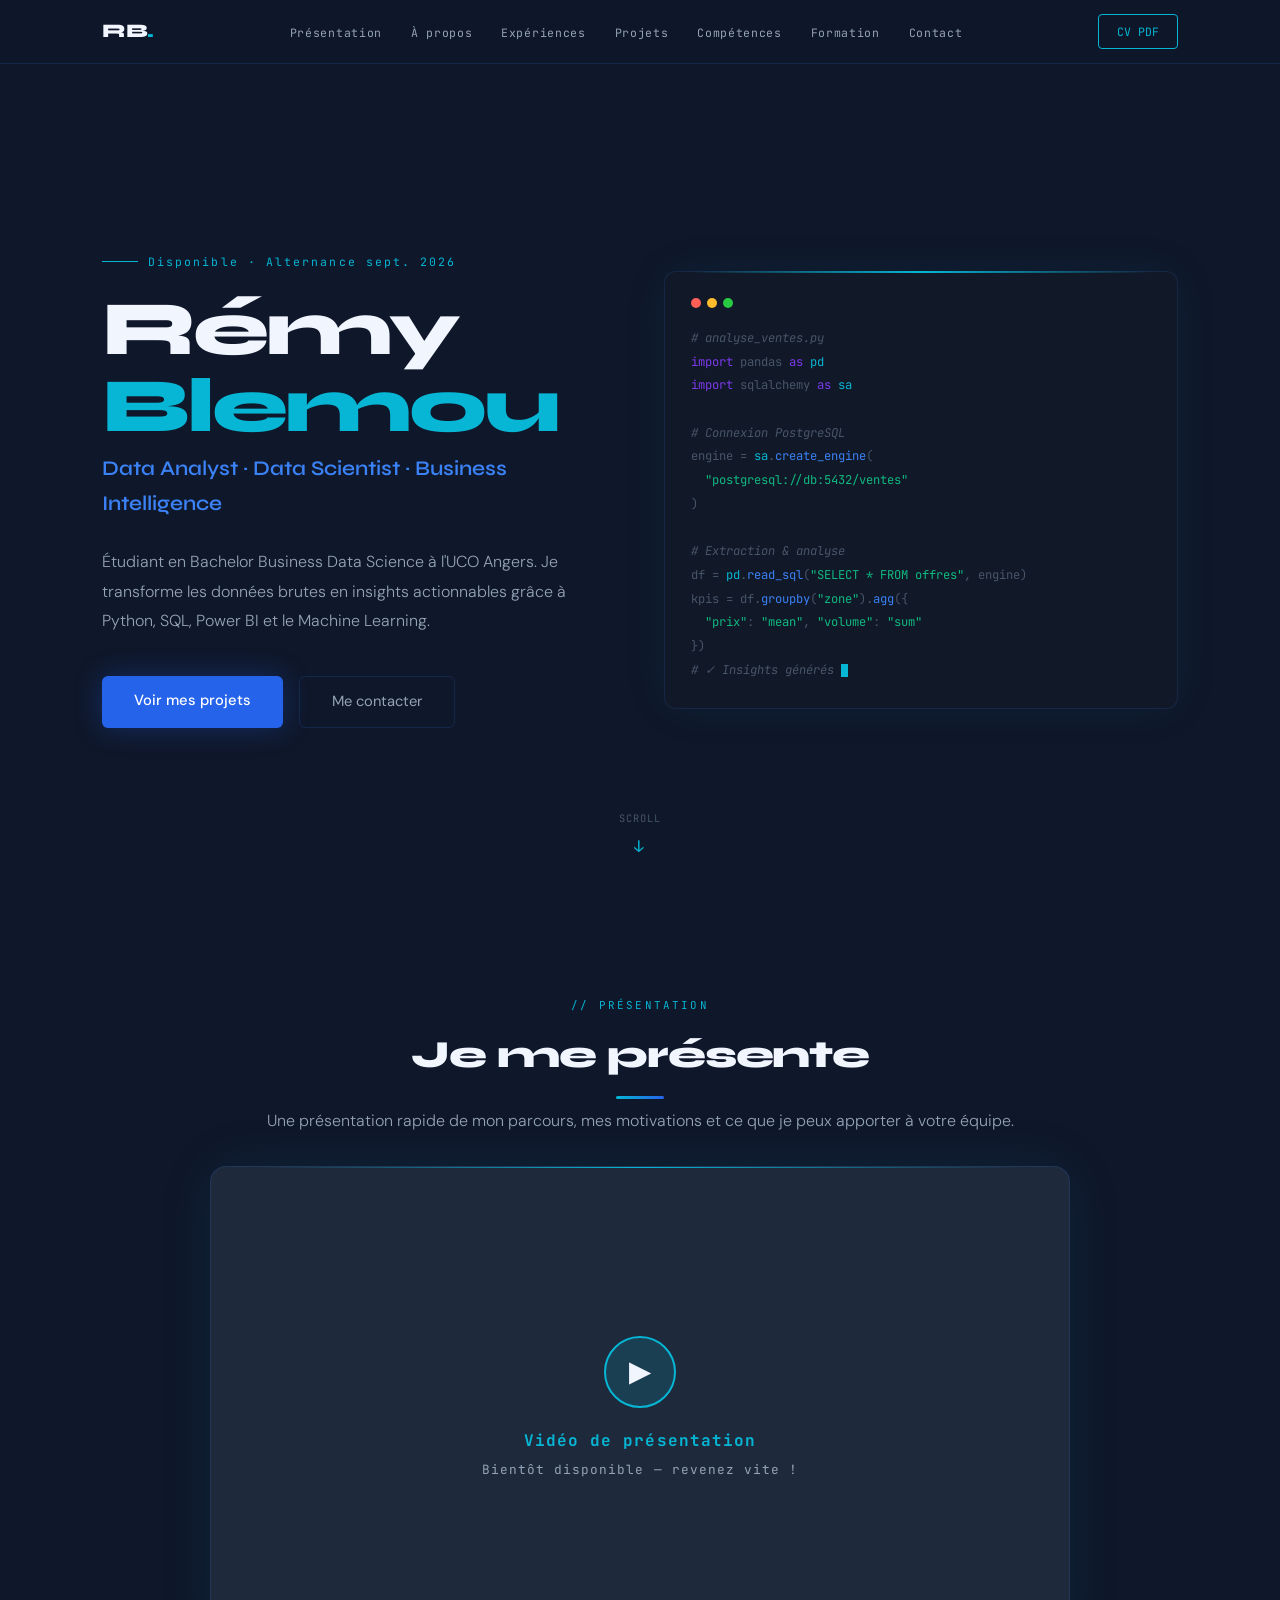
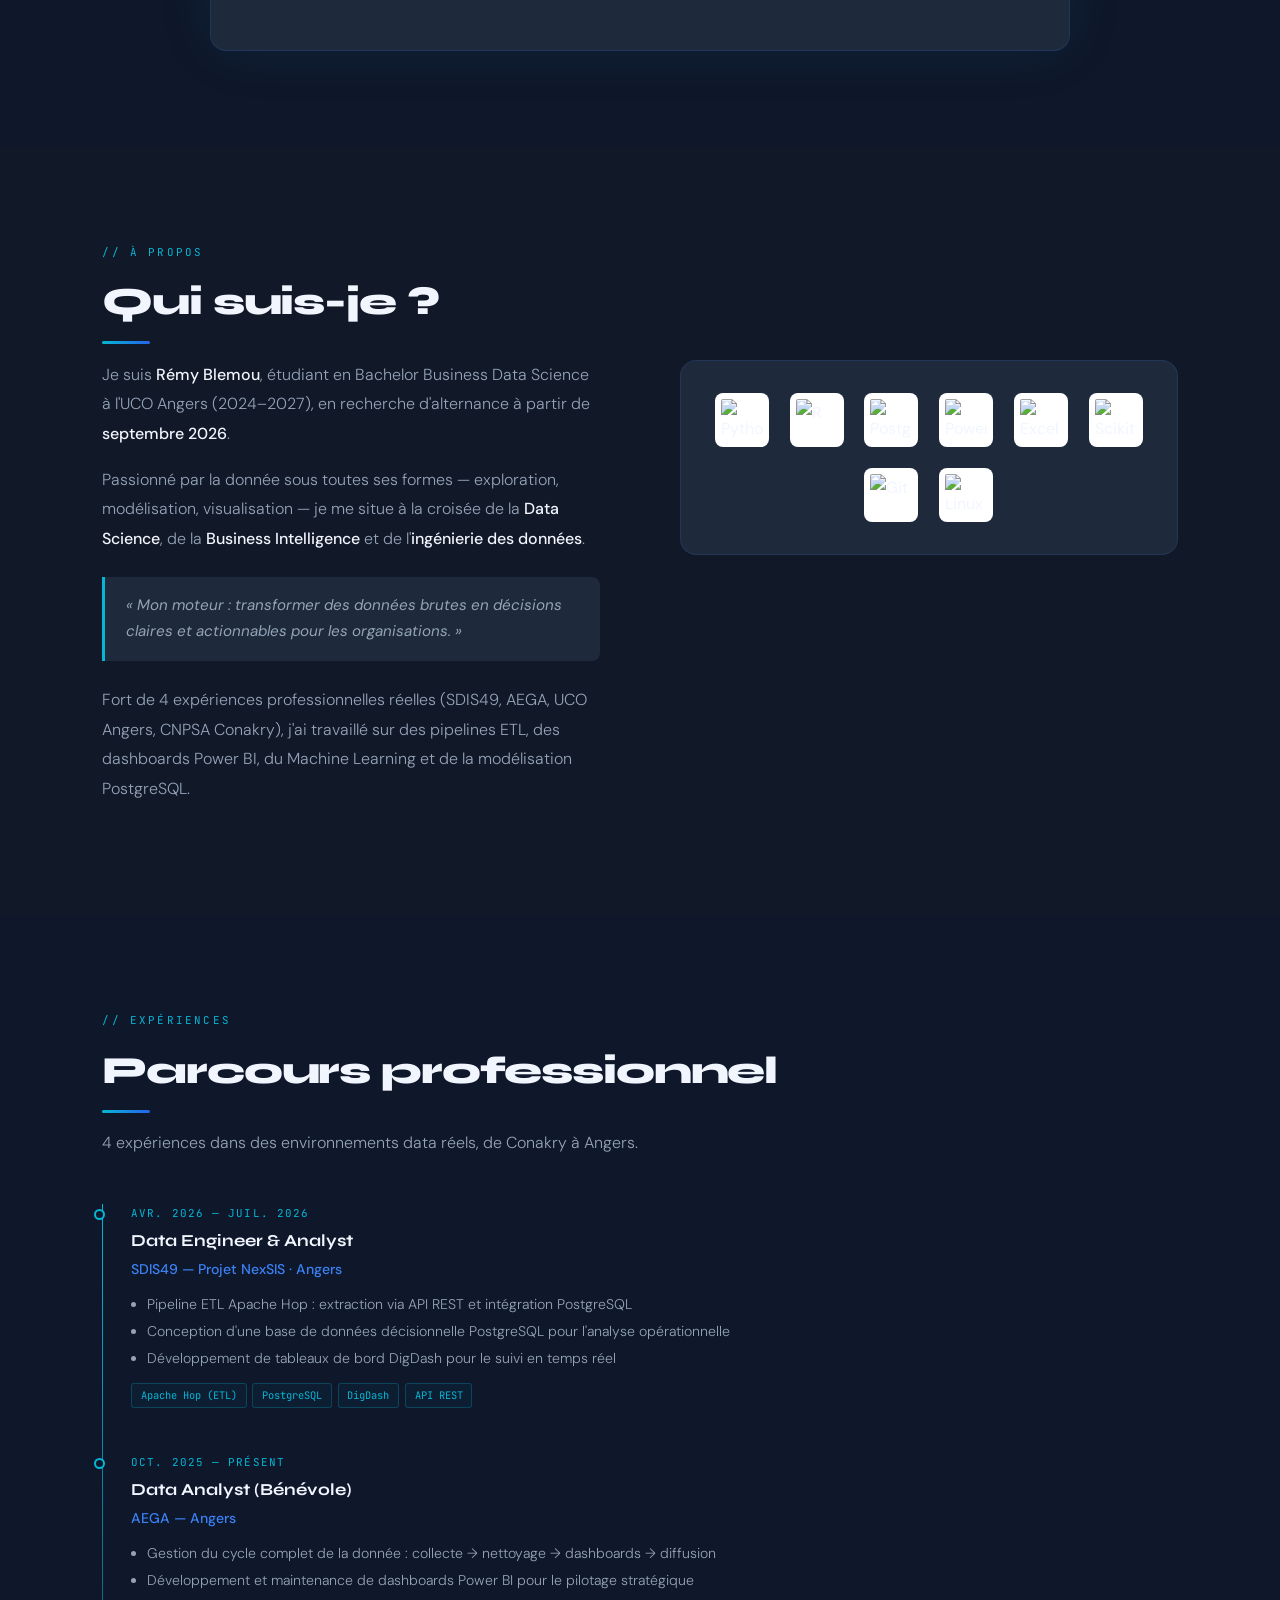
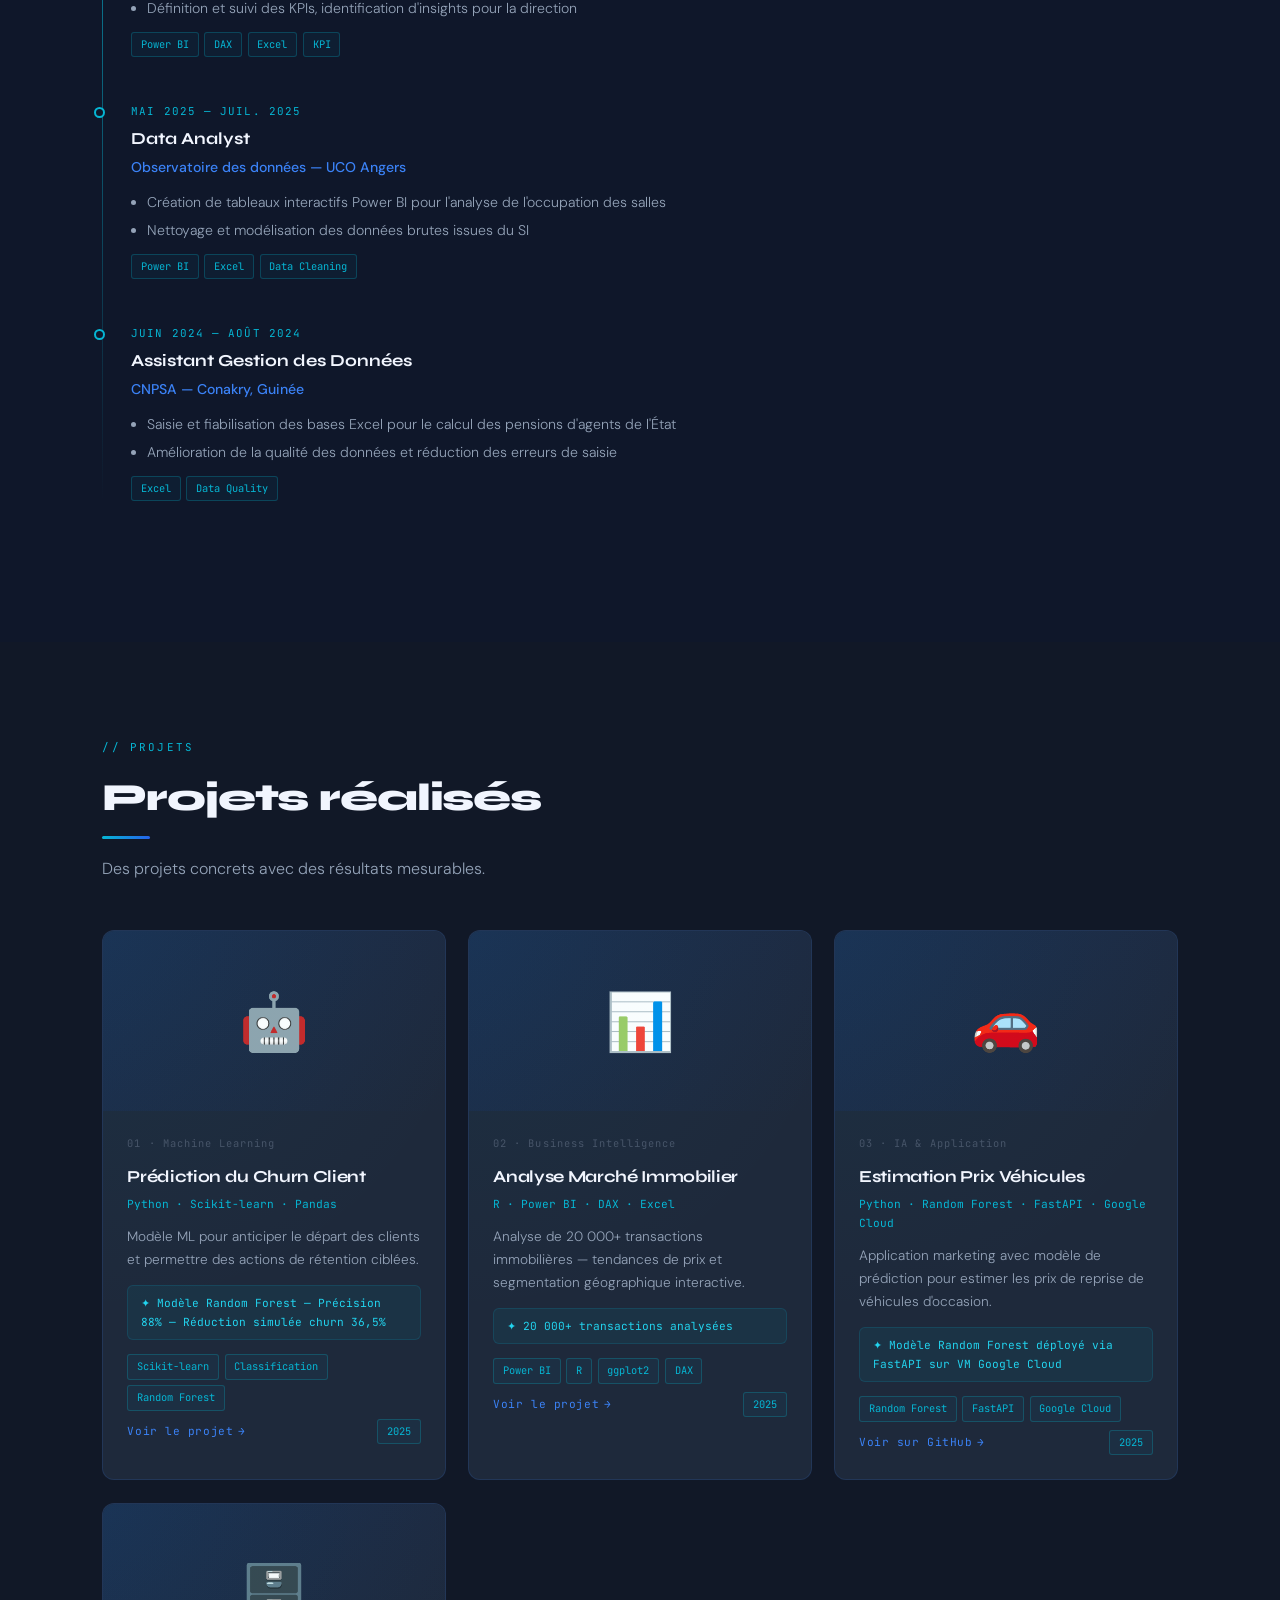
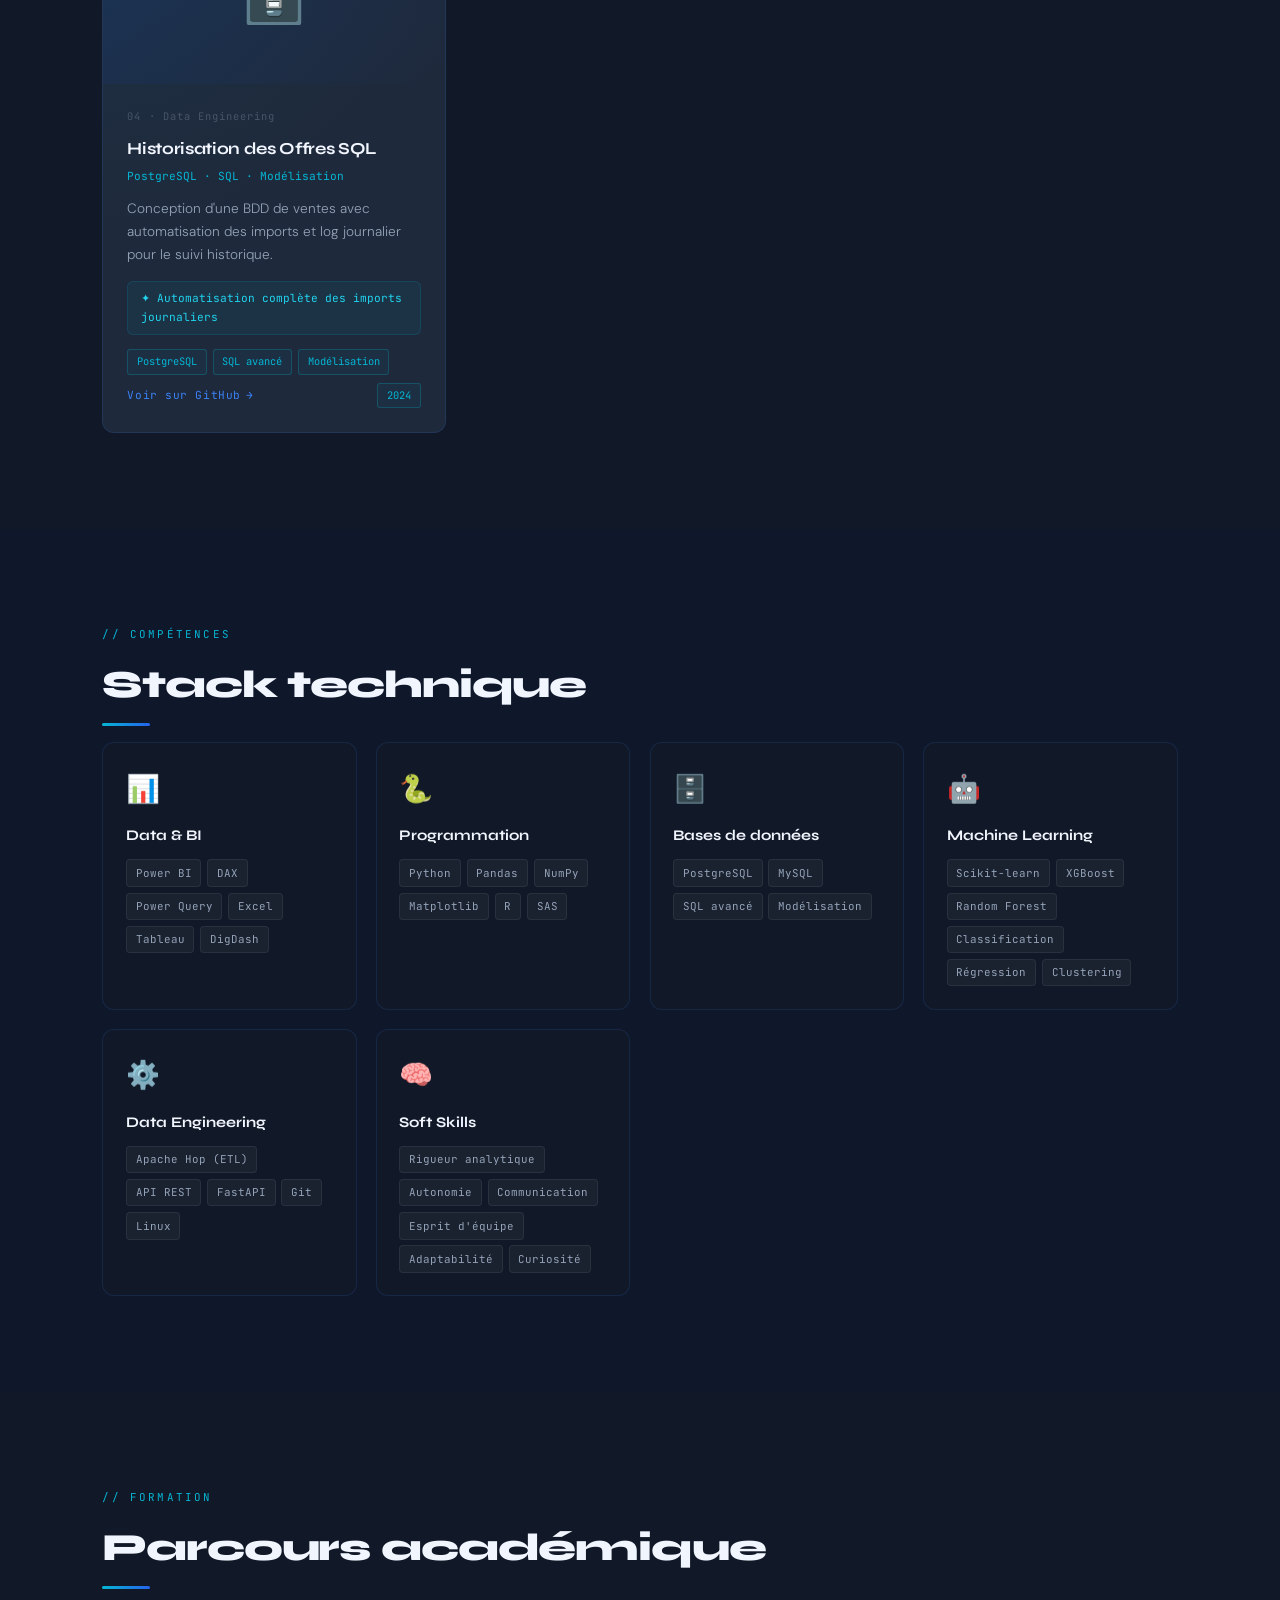
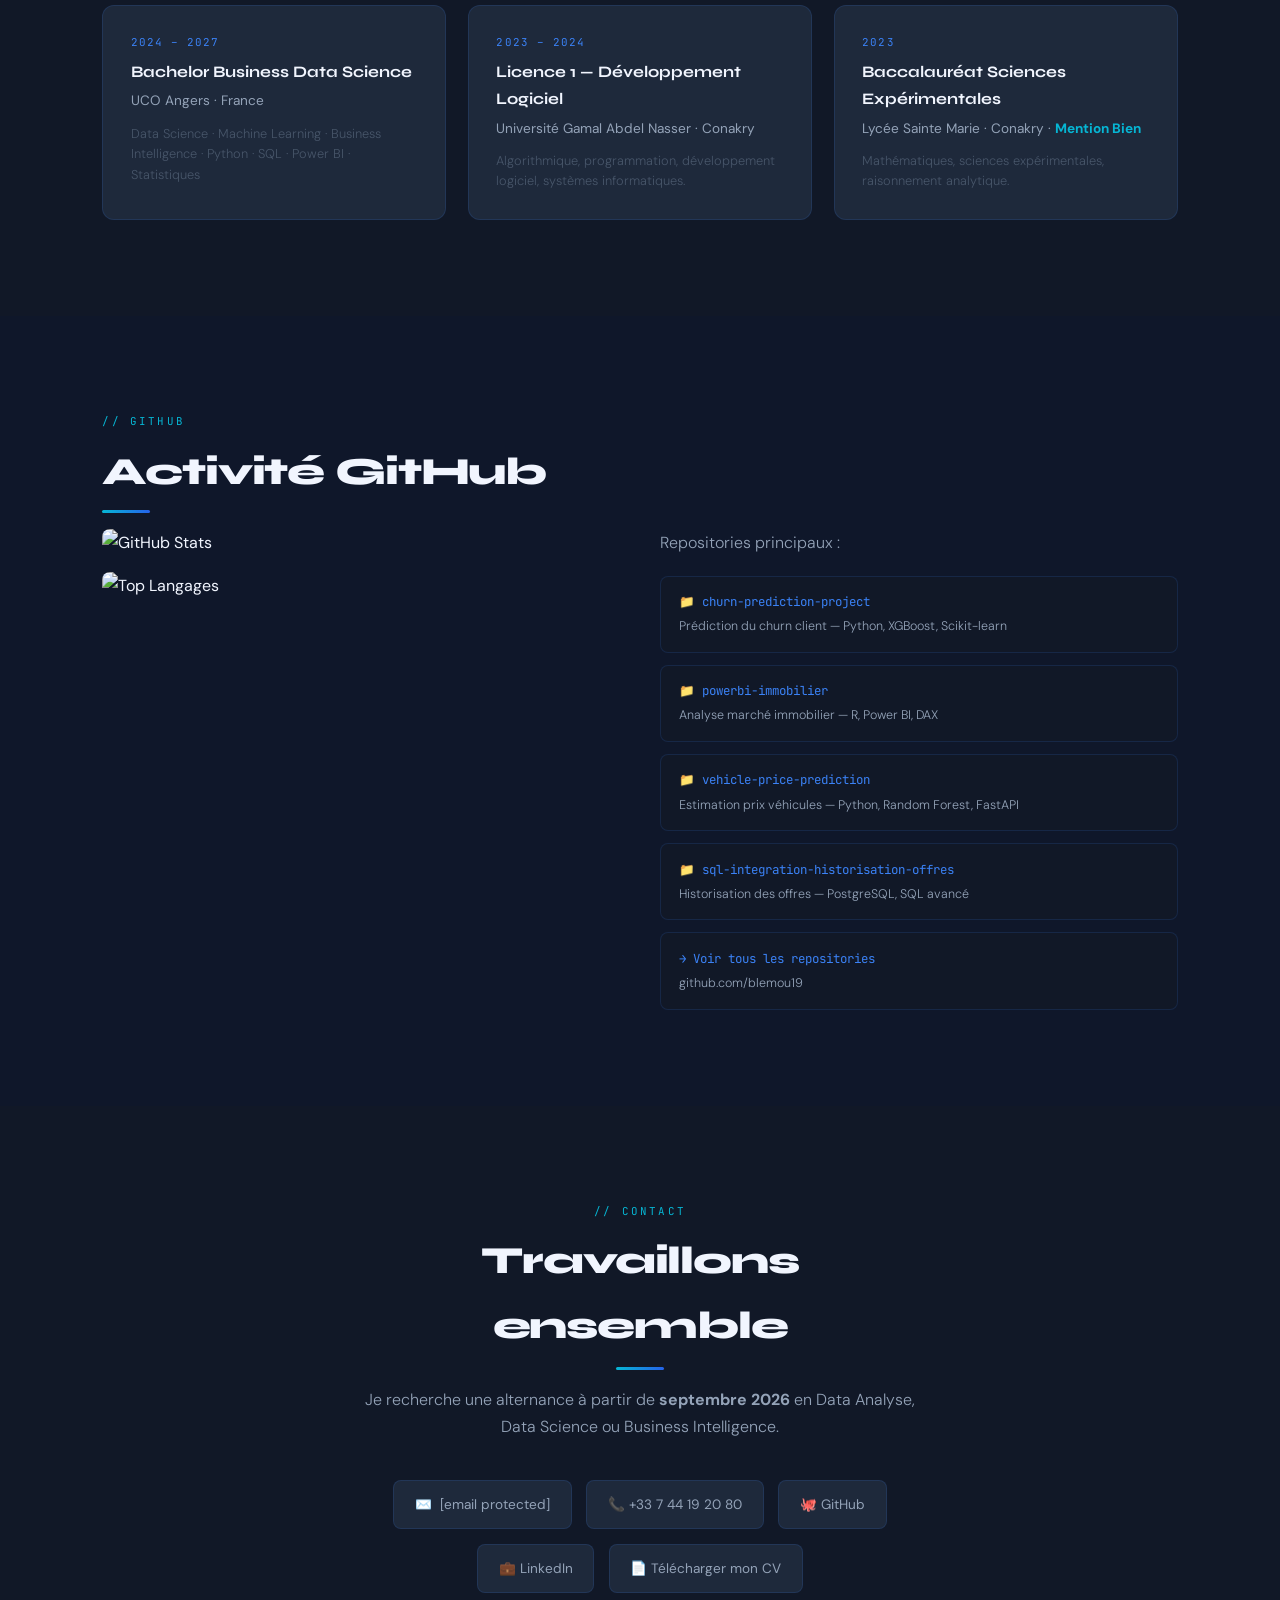
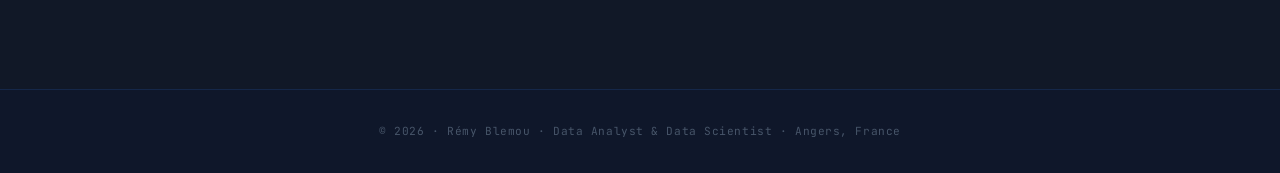
==== commit 6f79a966: "Redisign portefolio" ====
--- a/index.html
+++ b/index.html
@@ -7,727 +7,253 @@
 <link rel="preconnect" href="https://fonts.googleapis.com"/>
 <link rel="preconnect" href="https://fonts.gstatic.com" crossorigin/>
 <link href="https://fonts.googleapis.com/css2?family=Syne:wght@400;600;700;800&family=DM+Sans:ital,wght@0,300;0,400;0,500;1,300&family=JetBrains+Mono:wght@400;500&display=swap" rel="stylesheet"/>
+<script src="https://cdnjs.cloudflare.com/ajax/libs/three.js/r134/three.min.js"></script>
 <style>
 :root {
-  --bg:       #080C14;
-  --bg2:      #0D1220;
-  --bg3:      #111827;
-  --navy:     #1B2D4F;
-  --blue:     #2563EB;
-  --blue-l:   #3B82F6;
-  --cyan:     #06B6D4;
-  --cyan-l:   #22D3EE;
-  --white:    #F1F5FE;
-  --gray:     #94A3B8;
-  --gray2:    #475569;
-  --border:   rgba(59,130,246,0.15);
-  --glow:     rgba(37,99,235,0.25);
-  --font-h:   'Syne', sans-serif;
-  --font-b:   'DM Sans', sans-serif;
-  --font-m:   'JetBrains Mono', monospace;
-}
-
-*, *::before, *::after { margin:0; padding:0; box-sizing:border-box; }
-
-html { scroll-behavior: smooth; }
-
-body {
-  background: var(--bg);
-  color: var(--white);
-  font-family: var(--font-b);
-  font-size: 16px;
-  line-height: 1.7;
-  overflow-x: hidden;
-}
-
-/* ── SCROLLBAR ── */
-::-webkit-scrollbar { width: 4px; }
-::-webkit-scrollbar-track { background: var(--bg); }
-::-webkit-scrollbar-thumb { background: var(--blue); border-radius: 2px; }
-
-/* ── NOISE OVERLAY ── */
-body::before {
+  --bg:#0f172a; --bg2:#111827; --bg3:#1e293b;
+  --blue:#2563eb; --blue-l:#3b82f6;
+  --cyan:#06b6d4; --cyan-l:#22d3ee;
+  --white:#f1f5fe; --gray:#94a3b8; --gray2:#475569;
+  --border:rgba(59,130,246,0.15); --glow:rgba(37,99,235,0.3);
+  --fh:'Syne',sans-serif; --fb:'DM Sans',sans-serif; --fm:'JetBrains Mono',monospace;
+}
+*,*::before,*::after{margin:0;padding:0;box-sizing:border-box}
+html{scroll-behavior:smooth}
+body{background:var(--bg);color:var(--white);font-family:var(--fb);overflow-x:hidden;line-height:1.7}
+::-webkit-scrollbar{width:4px}
+::-webkit-scrollbar-track{background:var(--bg)}
+::-webkit-scrollbar-thumb{background:var(--blue);border-radius:2px}
+
+/* NAV */
+nav{position:fixed;top:0;left:0;right:0;z-index:100;display:flex;align-items:center;justify-content:space-between;padding:0 8%;height:64px;background:rgba(15,23,42,0.92);backdrop-filter:blur(16px);border-bottom:1px solid var(--border)}
+.nav-logo{font-family:var(--fh);font-size:1.2rem;font-weight:800;color:var(--white);text-decoration:none;letter-spacing:-0.03em}
+.nav-logo span{color:var(--cyan)}
+.nav-links{display:flex;gap:1.8rem;list-style:none}
+.nav-links a{font-family:var(--fm);font-size:0.72rem;color:var(--gray);text-decoration:none;letter-spacing:0.06em;transition:color 0.2s}
+.nav-links a:hover,.nav-links a.active{color:var(--cyan)}
+.nav-cta{font-family:var(--fm);font-size:0.72rem;color:var(--cyan);text-decoration:none;border:1px solid var(--cyan);padding:0.4rem 1.1rem;border-radius:4px;transition:all 0.2s}
+.nav-cta:hover{background:var(--cyan);color:var(--bg)}
+
+/* HERO */
+#hero{min-height:100vh;display:flex;align-items:center;justify-content:center;padding:80px 8% 0;position:relative;overflow:hidden}
+#hero-canvas{position:absolute;inset:0;z-index:0;opacity:0.4;pointer-events:none}
+.hero-content{position:relative;z-index:1}
+.hero-tag{font-family:var(--fm);font-size:0.72rem;color:var(--cyan);letter-spacing:0.18em;margin-bottom:1.2rem;display:flex;align-items:center;gap:0.6rem}
+.hero-tag::before{content:'';display:block;width:36px;height:1px;background:var(--cyan)}
+.hero-name{font-family:var(--fh);font-size:clamp(3rem,6vw,5.5rem);font-weight:800;line-height:1.0;letter-spacing:-0.04em;margin-bottom:0.4rem}
+.hero-name .accent{color:var(--cyan)}
+.hero-title{font-family:var(--fh);font-size:clamp(1rem,2vw,1.3rem);font-weight:600;color:var(--blue-l);margin-bottom:1.6rem}
+.hero-desc{color:var(--gray);font-size:1rem;font-weight:300;max-width:520px;margin-bottom:2.5rem;line-height:1.85}
+.hero-btns{display:flex;gap:1rem;flex-wrap:wrap}
+.btn-primary{background:var(--blue);color:#fff;padding:0.78rem 2rem;border-radius:6px;text-decoration:none;font-weight:500;font-size:0.92rem;transition:all 0.2s;box-shadow:0 0 28px var(--glow)}
+.btn-primary:hover{background:var(--blue-l);transform:translateY(-2px)}
+.btn-outline{border:1px solid var(--border);color:var(--gray);padding:0.78rem 2rem;border-radius:6px;text-decoration:none;font-size:0.92rem;transition:all 0.2s}
+.btn-outline:hover{border-color:var(--blue-l);color:var(--white)}
+.scroll-hint{position:absolute;bottom:2.5rem;left:50%;transform:translateX(-50%);display:flex;flex-direction:column;align-items:center;gap:0.3rem;font-family:var(--fm);font-size:0.65rem;color:var(--gray2);letter-spacing:0.1em;z-index:1;animation:bounce 2s infinite}
+.scroll-hint::after{content:'↓';font-size:1rem;color:var(--cyan)}
+@keyframes bounce{0%,100%{transform:translateX(-50%) translateY(0)}50%{transform:translateX(-50%) translateY(7px)}}
+
+/* SECTIONS */
+section{padding:6rem 8%;position:relative}
+.section-inner{max-width:1100px;margin:0 auto}
+.section-tag{font-family:var(--fm);font-size:0.68rem;color:var(--cyan);letter-spacing:0.2em;margin-bottom:0.5rem;text-transform:uppercase}
+.section-title{font-family:var(--fh);font-size:clamp(1.8rem,3vw,2.6rem);font-weight:800;letter-spacing:-0.03em;margin-bottom:0.4rem}
+.divider{width:48px;height:3px;background:linear-gradient(90deg,var(--cyan),var(--blue));border-radius:2px;margin-bottom:1rem}
+.section-sub{color:var(--gray);font-weight:300;max-width:580px;margin-bottom:3rem}
+.fade{opacity:1;transform:translateY(0);transition:opacity 0.6s ease,transform 0.6s ease}
+.fade.animate{opacity:0;transform:translateY(30px)}
+.fade.animate.show{opacity:1;transform:translateY(0)}
+
+/* ABOUT */
+#about{background:var(--bg2)}
+.about-grid{display:grid;grid-template-columns:1fr 1fr;gap:5rem;align-items:start}
+.about-text p{color:var(--gray);font-weight:300;margin-bottom:1rem;line-height:1.85}
+.about-text strong{color:var(--white);font-weight:500}
+.about-quote{background:var(--bg3);border-left:3px solid var(--cyan);border-radius:0 8px 8px 0;padding:1rem 1.3rem;margin:1.5rem 0;color:var(--gray);font-style:italic;font-size:0.95rem}
+.tech-logos{display:flex;flex-wrap:wrap;gap:1.3rem;align-items:center;justify-content:center;padding:2rem;background:var(--bg3);border:1px solid var(--border);border-radius:16px}
+.tech-logos img{width:54px;height:54px;object-fit:contain;border-radius:8px;background:#fff;padding:6px;transition:0.3s;animation:float 6s infinite ease-in-out}
+.tech-logos img:nth-child(2){animation-delay:.6s}
+.tech-logos img:nth-child(3){animation-delay:1.2s}
+.tech-logos img:nth-child(4){animation-delay:1.8s}
+.tech-logos img:nth-child(5){animation-delay:2.4s}
+.tech-logos img:nth-child(6){animation-delay:3s}
+.tech-logos img:nth-child(7){animation-delay:3.6s}
+.tech-logos img:nth-child(8){animation-delay:4.2s}
+.tech-logos img:hover{transform:scale(1.28) translateY(-5px);box-shadow:0 8px 24px rgba(6,182,212,0.35)}
+@keyframes float{0%,100%{transform:translateY(0)}50%{transform:translateY(-12px)}}
+
+/* EXPERIENCE */
+#experience{background:var(--bg)}
+.timeline{position:relative;padding-left:1.8rem;margin-top:0.5rem}
+.timeline::before{content:'';position:absolute;left:0;top:0;bottom:0;width:1px;background:linear-gradient(to bottom,var(--cyan),transparent)}
+.tl-item{position:relative;margin-bottom:2.8rem}
+.tl-dot{position:absolute;left:-2.3rem;top:0.3rem;width:11px;height:11px;background:var(--bg);border:2px solid var(--cyan);border-radius:50%}
+.tl-dates{font-family:var(--fm);font-size:0.68rem;color:var(--cyan);letter-spacing:0.1em;margin-bottom:0.3rem}
+.tl-role{font-family:var(--fh);font-size:1.05rem;font-weight:700;color:var(--white);margin-bottom:0.15rem}
+.tl-org{font-size:0.88rem;color:var(--blue-l);font-weight:500;margin-bottom:0.7rem}
+.tl-desc{color:var(--gray);font-size:0.88rem;font-weight:300}
+.tl-desc li{margin-bottom:0.25rem;margin-left:1rem;line-height:1.65}
+.tags{display:flex;flex-wrap:wrap;gap:0.35rem;margin-top:0.75rem}
+.tag{font-family:var(--fm);font-size:0.65rem;color:var(--cyan);border:1px solid rgba(6,182,212,0.25);padding:0.18rem 0.55rem;border-radius:3px;background:rgba(6,182,212,0.05)}
+
+/* PROJETS */
+#projects{background:var(--bg2)}
+.projects-grid{display:grid;grid-template-columns:repeat(auto-fill,minmax(320px,1fr));gap:1.4rem}
+.project-card{background:var(--bg3);border:1px solid var(--border);border-radius:12px;overflow:hidden;transition:all 0.3s;position:relative}
+.project-card::before{content:'';position:absolute;inset:0;background:radial-gradient(circle at top left,rgba(6,182,212,0.05),transparent 60%);pointer-events:none;z-index:0}
+.project-card:hover{border-color:rgba(6,182,212,0.4);transform:translateY(-6px);box-shadow:0 12px 40px rgba(6,182,212,0.12)}
+.project-img{width:100%;height:180px;object-fit:cover;display:block;transition:0.3s}
+.project-card:hover .project-img{opacity:0.85}
+.project-img-placeholder{width:100%;height:180px;background:linear-gradient(135deg,#1B2D4F,var(--bg3));display:flex;align-items:center;justify-content:center;font-size:3.5rem}
+.project-body{padding:1.5rem;position:relative;z-index:1}
+.project-num{font-family:var(--fm);font-size:0.65rem;color:var(--gray2);letter-spacing:0.1em;margin-bottom:0.6rem}
+.project-title{font-family:var(--fh);font-size:1.05rem;font-weight:700;color:var(--white);margin-bottom:0.2rem;letter-spacing:-0.02em}
+.project-cat{font-family:var(--fm);font-size:0.7rem;color:var(--cyan);margin-bottom:0.7rem}
+.project-desc{color:var(--gray);font-size:0.85rem;font-weight:300;margin-bottom:0.9rem;line-height:1.7}
+.project-metric{background:rgba(6,182,212,0.07);border:1px solid rgba(6,182,212,0.15);border-radius:6px;padding:0.45rem 0.8rem;font-family:var(--fm);font-size:0.7rem;color:var(--cyan-l);margin-bottom:0.9rem}
+.project-footer{display:flex;justify-content:space-between;align-items:center;margin-top:0.5rem}
+.project-link{font-family:var(--fm);font-size:0.7rem;color:var(--blue-l);text-decoration:none;letter-spacing:0.05em;display:flex;align-items:center;gap:0.3rem;transition:color 0.2s}
+.project-link::after{content:'→'}
+.project-link:hover{color:var(--cyan)}
+
+/* COMPÉTENCES */
+#skills{background:var(--bg)}
+.skills-grid{display:grid;grid-template-columns:repeat(auto-fill,minmax(240px,1fr));gap:1.2rem}
+.skill-cat{background:var(--bg2);border:1px solid var(--border);border-radius:12px;padding:1.4rem;transition:border-color 0.2s}
+.skill-cat:hover{border-color:rgba(6,182,212,0.3)}
+.skill-cat-icon{font-size:1.7rem;margin-bottom:0.7rem}
+.skill-cat-title{font-family:var(--fh);font-size:0.92rem;font-weight:700;color:var(--white);margin-bottom:0.7rem}
+.skill-pills{display:flex;flex-wrap:wrap;gap:0.35rem}
+.pill{font-family:var(--fm);font-size:0.68rem;color:var(--gray);background:rgba(255,255,255,0.04);border:1px solid rgba(255,255,255,0.07);padding:0.22rem 0.55rem;border-radius:4px}
+
+/* FORMATION */
+#education{background:var(--bg2)}
+.edu-grid{display:grid;grid-template-columns:repeat(auto-fill,minmax(290px,1fr));gap:1.4rem}
+.edu-card{background:var(--bg3);border:1px solid var(--border);border-radius:12px;padding:1.7rem;transition:all 0.3s}
+.edu-card:hover{border-color:rgba(37,99,235,0.4);transform:translateY(-4px)}
+.edu-year{font-family:var(--fm);font-size:0.68rem;color:var(--blue-l);letter-spacing:0.1em;margin-bottom:0.4rem}
+.edu-degree{font-family:var(--fh);font-size:1rem;font-weight:700;color:var(--white);margin-bottom:0.25rem}
+.edu-school{font-size:0.85rem;color:var(--gray);margin-bottom:0.7rem}
+.edu-desc{font-size:0.8rem;color:var(--gray2);font-weight:300;line-height:1.6}
+
+/* GITHUB */
+#github{background:var(--bg)}
+.github-inner{display:grid;grid-template-columns:1fr 1fr;gap:2.5rem;align-items:start}
+.github-imgs{display:flex;flex-direction:column;gap:1rem}
+.github-imgs img{width:100%;border-radius:8px}
+.repo-list{display:flex;flex-direction:column;gap:0.75rem}
+.repo-card{background:var(--bg2);border:1px solid var(--border);border-radius:8px;padding:0.9rem 1.1rem;text-decoration:none;transition:all 0.2s;display:block}
+.repo-card:hover{border-color:rgba(6,182,212,0.3);transform:translateX(5px)}
+.repo-name{font-family:var(--fm);font-size:0.78rem;color:var(--blue-l);margin-bottom:0.25rem}
+.repo-desc{font-size:0.78rem;color:var(--gray);font-weight:300}
+
+/* CONTACT */
+#contact{background:var(--bg2);text-align:center}
+.contact-inner{max-width:600px;margin:0 auto}
+.contact-links{display:flex;justify-content:center;flex-wrap:wrap;gap:0.9rem;margin-top:2.5rem}
+.contact-link{display:flex;align-items:center;gap:0.5rem;background:var(--bg3);border:1px solid var(--border);padding:0.75rem 1.3rem;border-radius:8px;text-decoration:none;color:var(--gray);font-size:0.85rem;transition:all 0.2s}
+.contact-link:hover{border-color:var(--cyan);color:var(--white);transform:translateY(-2px)}
+
+/* FOOTER */
+footer{background:var(--bg);border-top:1px solid var(--border);text-align:center;padding:2rem 8%;font-family:var(--fm);font-size:0.7rem;color:var(--gray2);letter-spacing:0.05em}
+
+/* BURGER MENU MOBILE */
+.burger{display:none;flex-direction:column;gap:5px;cursor:pointer;padding:4px;background:none;border:none;z-index:200}
+.burger span{display:block;width:22px;height:2px;background:var(--white);border-radius:2px;transition:all 0.3s}
+.burger.open span:nth-child(1){transform:rotate(45deg) translate(5px,5px)}
+.burger.open span:nth-child(2){opacity:0}
+.burger.open span:nth-child(3){transform:rotate(-45deg) translate(5px,-5px)}
+
+/* CODE CARD */
+.hero-grid{display:grid;grid-template-columns:1fr 1fr;gap:3rem;align-items:center;width:100%;max-width:1200px;position:relative;z-index:1}
+.hero-card{background:var(--bg2);border:1px solid var(--border);border-radius:12px;padding:1.6rem;position:relative;box-shadow:0 0 50px rgba(6,182,212,0.06)}
+.hero-card::before{content:'';position:absolute;top:-1px;left:24px;right:24px;height:2px;background:linear-gradient(90deg,transparent,var(--cyan),transparent);border-radius:2px}
+.card-dots{display:flex;gap:6px;margin-bottom:1.2rem}
+.dot{width:10px;height:10px;border-radius:50%}
+.dot-r{background:#FF5F57}.dot-y{background:#FFBD2E}.dot-g{background:#28CA42}
+.code-line{font-family:var(--fm);font-size:0.76rem;line-height:1.95;color:var(--gray2)}
+.kw{color:#7C3AED}.fn{color:var(--blue-l)}.str{color:#10B981}.cy{color:var(--cyan)}.num{color:#F59E0B}.cmt{color:var(--gray2);font-style:italic}
+.code-cursor{display:inline-block;width:7px;height:13px;background:var(--cyan);vertical-align:middle;animation:blink 1s step-end infinite}
+@keyframes blink{0%,100%{opacity:1}50%{opacity:0}}
+
+/* RESPONSIVE */
+@media(max-width:900px){
+  .about-grid,.github-inner{grid-template-columns:1fr;gap:2.5rem}
+  .hero-card-wrap{display:none}
+  section{padding:4rem 6%}
+  .burger{display:flex}
+  .nav-cta{display:none}
+  .nav-links{
+    display:flex;flex-direction:column;gap:0;
+    position:fixed;top:64px;left:0;right:0;
+    background:rgba(15,23,42,0.98);
+    backdrop-filter:blur(20px);
+    border-bottom:1px solid var(--border);
+    padding:0;
+    max-height:0;overflow:hidden;
+    transition:max-height 0.35s ease, padding 0.35s ease;
+  }
+  .nav-links.open{max-height:400px;padding:1rem 0}
+  .nav-links li{border-bottom:1px solid var(--border)}
+  .nav-links a{display:block;padding:0.9rem 8%;font-size:0.85rem;letter-spacing:0.04em}
+}
+
+/* VIDEO SECTION */
+#video { background: var(--bg); }
+.video-inner { max-width: 860px; margin: 0 auto; text-align: center; }
+.video-wrap {
+  position: relative; margin-top: 2rem;
+  border-radius: 16px; overflow: hidden;
+  border: 1px solid var(--border);
+  box-shadow: 0 0 60px rgba(6,182,212,0.08);
+  background: var(--bg3);
+}
+.video-wrap::before {
   content: '';
-  position: fixed; inset: 0;
-  background-image: url("data:image/svg+xml,%3Csvg viewBox='0 0 256 256' xmlns='http://www.w3.org/2000/svg'%3E%3Cfilter id='noise'%3E%3CfeTurbulence type='fractalNoise' baseFrequency='0.9' numOctaves='4' stitchTiles='stitch'/%3E%3C/filter%3E%3Crect width='100%25' height='100%25' filter='url(%23noise)' opacity='0.03'/%3E%3C/svg%3E");
-  pointer-events: none; z-index: 0; opacity: 0.4;
-}
-
-/* ── NAV ── */
-nav {
-  position: fixed; top: 0; left: 0; right: 0; z-index: 100;
-  display: flex; align-items: center; justify-content: space-between;
-  padding: 0 5vw;
-  height: 64px;
-  background: rgba(8,12,20,0.85);
-  backdrop-filter: blur(16px);
-  border-bottom: 1px solid var(--border);
-}
-
-.nav-logo {
-  font-family: var(--font-h);
-  font-size: 1.1rem;
-  font-weight: 700;
-  color: var(--white);
-  text-decoration: none;
-  letter-spacing: -0.02em;
-}
-.nav-logo span { color: var(--cyan); }
-
-.nav-links {
-  display: flex; gap: 2rem; list-style: none;
-}
-.nav-links a {
-  font-family: var(--font-m);
-  font-size: 0.75rem;
-  color: var(--gray);
-  text-decoration: none;
-  letter-spacing: 0.05em;
-  transition: color 0.2s;
-}
-.nav-links a:hover { color: var(--cyan); }
-
-.nav-cta {
-  font-family: var(--font-m);
-  font-size: 0.75rem;
-  color: var(--cyan);
-  text-decoration: none;
-  border: 1px solid var(--cyan);
-  padding: 0.4rem 1rem;
-  border-radius: 4px;
-  transition: all 0.2s;
-  letter-spacing: 0.05em;
-}
-.nav-cta:hover { background: var(--cyan); color: var(--bg); }
-
-/* ── HERO ── */
-#hero {
-  min-height: 100vh;
-  display: flex; align-items: center;
-  padding: 80px 5vw 0;
-  position: relative;
-}
-
-.hero-grid {
-  display: grid;
-  grid-template-columns: 1fr 1fr;
-  gap: 4rem;
-  align-items: center;
-  width: 100%;
-  max-width: 1200px;
-  margin: 0 auto;
-}
-
-.hero-tag {
-  font-family: var(--font-m);
-  font-size: 0.75rem;
-  color: var(--cyan);
-  letter-spacing: 0.15em;
-  margin-bottom: 1.2rem;
-  display: flex; align-items: center; gap: 0.5rem;
-}
-.hero-tag::before {
-  content: '';
-  display: block; width: 32px; height: 1px;
-  background: var(--cyan);
-}
-
-.hero-name {
-  font-family: var(--font-h);
-  font-size: clamp(2.8rem, 5vw, 4.5rem);
-  font-weight: 800;
-  line-height: 1.05;
-  letter-spacing: -0.03em;
-  color: var(--white);
-  margin-bottom: 0.5rem;
-}
-.hero-name .accent { color: var(--cyan); }
-
-.hero-title {
-  font-family: var(--font-h);
-  font-size: clamp(1rem, 2vw, 1.3rem);
-  font-weight: 600;
-  color: var(--blue-l);
-  margin-bottom: 1.5rem;
-  letter-spacing: -0.01em;
-}
-
-.hero-desc {
-  color: var(--gray);
-  font-size: 1rem;
-  font-weight: 300;
-  max-width: 480px;
-  margin-bottom: 2.5rem;
-  line-height: 1.8;
-}
-
-.hero-btns {
-  display: flex; gap: 1rem; flex-wrap: wrap;
-  margin-bottom: 3rem;
-}
-
-.btn-primary {
-  background: var(--blue);
-  color: #fff;
-  padding: 0.75rem 1.8rem;
-  border-radius: 6px;
-  text-decoration: none;
-  font-family: var(--font-b);
-  font-weight: 500;
-  font-size: 0.9rem;
-  transition: all 0.2s;
-  box-shadow: 0 0 24px var(--glow);
-}
-.btn-primary:hover { background: var(--blue-l); transform: translateY(-2px); box-shadow: 0 4px 32px var(--glow); }
-
-.btn-outline {
-  border: 1px solid var(--border);
-  color: var(--gray);
-  padding: 0.75rem 1.8rem;
-  border-radius: 6px;
-  text-decoration: none;
-  font-family: var(--font-b);
-  font-weight: 400;
-  font-size: 0.9rem;
-  transition: all 0.2s;
-}
-.btn-outline:hover { border-color: var(--blue-l); color: var(--white); }
-
-.hero-stats {
-  display: flex; gap: 2.5rem;
-}
-.stat-num {
-  font-family: var(--font-h);
+  position: absolute; top: -1px; left: 48px; right: 48px; height: 2px;
+  background: linear-gradient(90deg, transparent, var(--cyan), transparent);
+  z-index: 1;
+}
+.video-wrap video {
+  width: 100%; display: block; border-radius: 16px;
+  max-height: 480px; object-fit: cover;
+}
+.video-placeholder {
+  width: 100%; aspect-ratio: 16/9;
+  display: flex; flex-direction: column;
+  align-items: center; justify-content: center; gap: 1.2rem;
+  background: linear-gradient(135deg, var(--bg3), var(--navy));
+  border-radius: 16px; cursor: pointer;
+  transition: all 0.3s;
+  min-height: 320px;
+}
+.video-placeholder:hover { box-shadow: 0 0 40px rgba(6,182,212,0.15); }
+.play-btn {
+  width: 72px; height: 72px; border-radius: 50%;
+  background: rgba(6,182,212,0.15);
+  border: 2px solid var(--cyan);
+  display: flex; align-items: center; justify-content: center;
   font-size: 1.8rem;
-  font-weight: 800;
-  color: var(--white);
-  display: block;
-  line-height: 1;
-}
-.stat-num span { color: var(--cyan); }
-.stat-lbl {
-  font-size: 0.75rem;
-  color: var(--gray);
-  font-family: var(--font-m);
-  letter-spacing: 0.05em;
-}
-
-/* Hero visual */
-.hero-visual {
-  position: relative;
-  display: flex; align-items: center; justify-content: center;
-}
-
-.hero-card {
-  background: var(--bg2);
-  border: 1px solid var(--border);
-  border-radius: 16px;
-  padding: 2rem;
-  width: 100%;
-  max-width: 400px;
-  position: relative;
-  box-shadow: 0 0 60px rgba(6,182,212,0.08);
-}
-
-.hero-card::before {
-  content: '';
-  position: absolute; top: -1px; left: 24px; right: 24px; height: 2px;
-  background: linear-gradient(90deg, transparent, var(--cyan), transparent);
-  border-radius: 2px;
-}
-
-.card-header {
-  display: flex; gap: 6px; margin-bottom: 1.2rem;
-}
-.dot { width: 10px; height: 10px; border-radius: 50%; }
-.dot-r { background: #FF5F57; }
-.dot-y { background: #FFBD2E; }
-.dot-g { background: #28CA42; }
-
-.code-line {
-  font-family: var(--font-m);
-  font-size: 0.78rem;
-  line-height: 1.9;
-  color: var(--gray2);
-}
-.code-line .kw  { color: #7C3AED; }
-.code-line .fn  { color: var(--blue-l); }
-.code-line .str { color: #10B981; }
-.code-line .cy  { color: var(--cyan); }
-.code-line .num { color: #F59E0B; }
-.code-line .cmt { color: var(--gray2); font-style: italic; }
-.code-cursor {
-  display: inline-block; width: 8px; height: 14px;
-  background: var(--cyan); vertical-align: middle;
-  animation: blink 1s step-end infinite;
-}
-@keyframes blink { 0%,100%{opacity:1} 50%{opacity:0} }
-
-/* ── SECTIONS COMMUNES ── */
-section {
-  padding: 6rem 5vw;
-  position: relative;
-}
-
-.section-inner {
-  max-width: 1200px;
-  margin: 0 auto;
-}
-
-.section-tag {
-  font-family: var(--font-m);
-  font-size: 0.7rem;
-  color: var(--cyan);
-  letter-spacing: 0.2em;
-  margin-bottom: 0.6rem;
-  text-transform: uppercase;
-}
-
-.section-title {
-  font-family: var(--font-h);
-  font-size: clamp(1.8rem, 3vw, 2.5rem);
-  font-weight: 800;
-  letter-spacing: -0.03em;
-  color: var(--white);
-  margin-bottom: 0.5rem;
-}
-
-.section-sub {
-  color: var(--gray);
-  font-weight: 300;
-  max-width: 560px;
-  margin-bottom: 3rem;
-}
-
-.divider {
-  width: 48px; height: 3px;
-  background: linear-gradient(90deg, var(--cyan), var(--blue));
-  border-radius: 2px;
-  margin-bottom: 1rem;
-}
-
-/* ── À PROPOS ── */
-#about { background: var(--bg2); }
-
-.about-grid {
-  display: grid;
-  grid-template-columns: 1fr 1fr;
-  gap: 5rem;
-  align-items: start;
-}
-
-.about-text p {
-  color: var(--gray);
-  font-weight: 300;
-  margin-bottom: 1rem;
-  font-size: 1rem;
-}
-
-.about-text p strong { color: var(--white); font-weight: 500; }
-
-.about-highlight {
-  background: var(--bg3);
-  border-left: 3px solid var(--cyan);
-  border-radius: 0 8px 8px 0;
-  padding: 1rem 1.2rem;
-  margin: 1.5rem 0;
-  font-size: 0.95rem;
-  color: var(--gray);
-  font-style: italic;
-}
-
-.skills-grid {
-  display: flex; flex-direction: column; gap: 1rem;
-}
-
-.skill-row {
-  display: flex; flex-direction: column; gap: 0.3rem;
-}
-
-.skill-head {
-  display: flex; justify-content: space-between;
-  font-family: var(--font-m);
-  font-size: 0.75rem;
-}
-.skill-name { color: var(--white); }
-.skill-pct  { color: var(--cyan); }
-
-.skill-bar {
-  height: 4px;
-  background: rgba(255,255,255,0.06);
-  border-radius: 2px;
-  overflow: hidden;
-}
-
-.skill-fill {
-  height: 100%;
-  border-radius: 2px;
-  background: linear-gradient(90deg, var(--blue), var(--cyan));
-  transform-origin: left;
-  animation: fillBar 1.2s ease forwards;
-  transform: scaleX(0);
-}
-
-@keyframes fillBar { to { transform: scaleX(1); } }
-
-/* ── EXPÉRIENCES ── */
-#experience { background: var(--bg); }
-
-.timeline {
-  position: relative;
-  padding-left: 2rem;
-}
-.timeline::before {
-  content: '';
-  position: absolute; left: 0; top: 0; bottom: 0;
-  width: 1px;
-  background: linear-gradient(to bottom, var(--cyan), transparent);
-}
-
-.timeline-item {
-  position: relative;
-  margin-bottom: 3rem;
-  opacity: 0;
-  transform: translateY(20px);
-  transition: all 0.5s ease;
-}
-.timeline-item.visible { opacity: 1; transform: translateY(0); }
-
-.timeline-dot {
-  position: absolute; left: -2.4rem; top: 0.3rem;
-  width: 12px; height: 12px;
-  background: var(--bg);
-  border: 2px solid var(--cyan);
-  border-radius: 50%;
-}
-
-.timeline-dates {
-  font-family: var(--font-m);
-  font-size: 0.7rem;
-  color: var(--cyan);
-  letter-spacing: 0.1em;
-  margin-bottom: 0.4rem;
-}
-
-.timeline-role {
-  font-family: var(--font-h);
-  font-size: 1.1rem;
-  font-weight: 700;
-  color: var(--white);
-  margin-bottom: 0.2rem;
-}
-
-.timeline-org {
-  font-size: 0.9rem;
-  color: var(--blue-l);
-  margin-bottom: 0.8rem;
-  font-weight: 500;
-}
-
-.timeline-desc { color: var(--gray); font-size: 0.9rem; font-weight: 300; }
-.timeline-desc li { margin-bottom: 0.3rem; margin-left: 1rem; }
-
-.tags {
-  display: flex; flex-wrap: wrap; gap: 0.4rem;
-  margin-top: 0.8rem;
-}
-.tag {
-  font-family: var(--font-m);
-  font-size: 0.68rem;
-  color: var(--cyan);
-  border: 1px solid rgba(6,182,212,0.3);
-  padding: 0.2rem 0.6rem;
-  border-radius: 4px;
-  background: rgba(6,182,212,0.05);
-  letter-spacing: 0.03em;
-}
-
-/* ── PROJETS ── */
-#projects { background: var(--bg2); }
-
-.projects-grid {
-  display: grid;
-  grid-template-columns: repeat(auto-fill, minmax(340px, 1fr));
-  gap: 1.5rem;
-}
-
-.project-card {
-  background: var(--bg3);
-  border: 1px solid var(--border);
-  border-radius: 12px;
-  padding: 1.8rem;
-  transition: all 0.3s ease;
-  position: relative;
-  overflow: hidden;
-  opacity: 0;
-  transform: translateY(24px);
-}
-.project-card.visible { opacity: 1; transform: translateY(0); }
-
-.project-card::before {
-  content: '';
-  position: absolute; inset: 0;
-  background: radial-gradient(circle at top left, rgba(6,182,212,0.04), transparent 60%);
-  pointer-events: none;
-}
-
-.project-card:hover {
-  border-color: rgba(6,182,212,0.4);
-  transform: translateY(-4px);
-  box-shadow: 0 8px 40px rgba(6,182,212,0.1);
-}
-
-.project-num {
-  font-family: var(--font-m);
-  font-size: 0.68rem;
-  color: var(--gray2);
-  letter-spacing: 0.1em;
-  margin-bottom: 0.8rem;
-}
-
-.project-title {
-  font-family: var(--font-h);
-  font-size: 1.1rem;
-  font-weight: 700;
-  color: var(--white);
-  margin-bottom: 0.3rem;
-  letter-spacing: -0.02em;
-}
-
-.project-category {
-  font-size: 0.78rem;
-  color: var(--cyan);
-  font-family: var(--font-m);
-  margin-bottom: 0.8rem;
-}
-
-.project-desc {
-  color: var(--gray);
-  font-size: 0.88rem;
-  font-weight: 300;
-  margin-bottom: 1rem;
-  line-height: 1.7;
-}
-
-.project-metric {
-  background: rgba(6,182,212,0.07);
-  border: 1px solid rgba(6,182,212,0.15);
-  border-radius: 6px;
-  padding: 0.5rem 0.8rem;
-  font-family: var(--font-m);
-  font-size: 0.75rem;
-  color: var(--cyan-l);
-  margin-bottom: 1rem;
-}
-
-.project-footer {
-  display: flex; justify-content: space-between; align-items: center;
-}
-
-.project-link {
-  font-family: var(--font-m);
-  font-size: 0.72rem;
-  color: var(--blue-l);
-  text-decoration: none;
-  letter-spacing: 0.05em;
-  display: flex; align-items: center; gap: 0.3rem;
-  transition: color 0.2s;
-}
-.project-link:hover { color: var(--cyan); }
-.project-link::after { content: '→'; }
-
-/* ── COMPÉTENCES ── */
-#skills { background: var(--bg); }
-
-.skills-cats {
-  display: grid;
-  grid-template-columns: repeat(auto-fill, minmax(260px, 1fr));
-  gap: 1.5rem;
-}
-
-.skill-cat {
-  background: var(--bg2);
-  border: 1px solid var(--border);
-  border-radius: 12px;
-  padding: 1.5rem;
-  transition: border-color 0.2s;
-}
-.skill-cat:hover { border-color: rgba(6,182,212,0.3); }
-
-.skill-cat-icon {
-  font-size: 1.8rem;
-  margin-bottom: 0.8rem;
-}
-
-.skill-cat-title {
-  font-family: var(--font-h);
-  font-size: 0.95rem;
-  font-weight: 700;
-  color: var(--white);
-  margin-bottom: 0.8rem;
-}
-
-.skill-list {
-  display: flex; flex-wrap: wrap; gap: 0.4rem;
-}
-
-.skill-pill {
-  font-family: var(--font-m);
-  font-size: 0.7rem;
-  color: var(--gray);
-  background: rgba(255,255,255,0.04);
-  border: 1px solid rgba(255,255,255,0.07);
-  padding: 0.25rem 0.6rem;
-  border-radius: 4px;
-}
-
-/* ── FORMATION ── */
-#education { background: var(--bg2); }
-
-.edu-grid {
-  display: grid;
-  grid-template-columns: repeat(auto-fill, minmax(300px, 1fr));
-  gap: 1.5rem;
-}
-
-.edu-card {
-  background: var(--bg3);
-  border: 1px solid var(--border);
-  border-radius: 12px;
-  padding: 1.8rem;
-  transition: border-color 0.2s;
-}
-.edu-card:hover { border-color: rgba(37,99,235,0.4); }
-
-.edu-year {
-  font-family: var(--font-m);
-  font-size: 0.7rem;
-  color: var(--blue-l);
-  letter-spacing: 0.1em;
-  margin-bottom: 0.5rem;
-}
-
-.edu-degree {
-  font-family: var(--font-h);
-  font-size: 1rem;
-  font-weight: 700;
-  color: var(--white);
-  margin-bottom: 0.3rem;
-}
-
-.edu-school {
-  font-size: 0.88rem;
-  color: var(--gray);
-  margin-bottom: 0.8rem;
-}
-
-.edu-desc {
-  font-size: 0.82rem;
-  color: var(--gray2);
-  font-weight: 300;
-  line-height: 1.6;
-}
-
-/* ── GITHUB ── */
-#github { background: var(--bg); }
-
-.github-inner {
-  display: grid;
-  grid-template-columns: 1fr 1fr;
-  gap: 2rem;
-  align-items: start;
-}
-
-.github-stats img {
-  width: 100%;
-  border-radius: 8px;
-  margin-bottom: 1rem;
-}
-
-.repo-list { display: flex; flex-direction: column; gap: 0.8rem; }
-
-.repo-card {
-  background: var(--bg2);
-  border: 1px solid var(--border);
-  border-radius: 8px;
-  padding: 1rem 1.2rem;
-  transition: all 0.2s;
-  text-decoration: none;
-}
-.repo-card:hover { border-color: rgba(6,182,212,0.3); transform: translateX(4px); }
-
-.repo-name {
-  font-family: var(--font-m);
-  font-size: 0.82rem;
-  color: var(--blue-l);
-  margin-bottom: 0.3rem;
-}
-
-.repo-desc { font-size: 0.8rem; color: var(--gray); font-weight: 300; }
-
-/* ── CONTACT ── */
-#contact {
-  background: var(--bg2);
-  text-align: center;
-}
-
-.contact-inner {
-  max-width: 640px;
-  margin: 0 auto;
-}
-
-.contact-links {
-  display: flex; justify-content: center; flex-wrap: wrap; gap: 1rem;
-  margin-top: 2.5rem;
-}
-
-.contact-link {
-  display: flex; align-items: center; gap: 0.5rem;
-  background: var(--bg3);
-  border: 1px solid var(--border);
-  padding: 0.8rem 1.4rem;
-  border-radius: 8px;
-  text-decoration: none;
-  color: var(--gray);
-  font-size: 0.88rem;
-  transition: all 0.2s;
-}
-.contact-link:hover { border-color: var(--cyan); color: var(--white); }
-.contact-link .icon { font-size: 1.1rem; }
-
-/* ── FOOTER ── */
-footer {
-  background: var(--bg);
-  border-top: 1px solid var(--border);
-  text-align: center;
-  padding: 2rem 5vw;
-  font-family: var(--font-m);
-  font-size: 0.72rem;
-  color: var(--gray2);
-  letter-spacing: 0.05em;
-}
-
-/* ── ANIMATIONS ── */
-.fade-in {
-  opacity: 0; transform: translateY(30px);
-  transition: opacity 0.6s ease, transform 0.6s ease;
-}
-.fade-in.visible { opacity: 1; transform: translateY(0); }
-
-/* ── RESPONSIVE ── */
-@media (max-width: 900px) {
-  .hero-grid, .about-grid, .github-inner { grid-template-columns: 1fr; }
-  .hero-visual { display: none; }
-  .nav-links { display: none; }
-}
+  transition: all 0.3s;
+}
+.video-placeholder:hover .play-btn {
+  background: rgba(6,182,212,0.25);
+  transform: scale(1.1);
+  box-shadow: 0 0 30px rgba(6,182,212,0.3);
+}
+.video-placeholder-text {
+  font-family: var(--fm); font-size: 0.8rem;
+  color: var(--gray); letter-spacing: 0.08em;
+}
+.video-placeholder-text strong { color: var(--cyan); display: block; font-size: 1rem; margin-bottom: 0.3rem; }
 </style>
 </head>
 <body>
 
-<!-- NAV -->
 <nav>
   <a href="#hero" class="nav-logo">RB<span>.</span></a>
   <ul class="nav-links">
+    <li><a href="#video">Présentation</a></li>
     <li><a href="#about">À propos</a></li>
     <li><a href="#experience">Expériences</a></li>
     <li><a href="#projects">Projets</a></li>
@@ -735,492 +261,360 @@
     <li><a href="#education">Formation</a></li>
     <li><a href="#contact">Contact</a></li>
   </ul>
-  <a href="assets/CV-BLEMOU-Remy-Alternance-Data.pdf" class="nav-cta" target="_blank">CV PDF</a>
+  <button class="burger" id="burger" aria-label="Menu">
+    <span></span><span></span><span></span>
+  </button>
+  <a href="assets/CV_Alternance_Data_RemyBLEMOU.pdf" class="nav-cta" target="_blank">CV PDF</a>
 </nav>
 
-<!-- HERO -->
 <section id="hero">
+  <canvas id="hero-canvas"></canvas>
   <div class="hero-grid">
-    <div class="hero-text">
+    <div class="hero-content">
       <div class="hero-tag">Disponible · Alternance sept. 2026</div>
       <h1 class="hero-name">Rémy<br><span class="accent">Blemou</span></h1>
-      <div class="hero-title">Data Analyst · Data Scientist · BI</div>
-      <p class="hero-desc">
-        Étudiant en Business Data Science à l'UCO Angers. Je transforme les données brutes en insights actionnables grâce à Python, SQL, Power BI et le Machine Learning.
-      </p>
+      <div class="hero-title">Data Analyst · Data Scientist · Business Intelligence</div>
+      <p class="hero-desc">Étudiant en Bachelor Business Data Science à l'UCO Angers. Je transforme les données brutes en insights actionnables grâce à Python, SQL, Power BI et le Machine Learning.</p>
       <div class="hero-btns">
         <a href="#projects" class="btn-primary">Voir mes projets</a>
         <a href="#contact" class="btn-outline">Me contacter</a>
       </div>
-      <div class="hero-stats">
-        <div>
-          <span class="stat-num">4<span>+</span></span>
-          <span class="stat-lbl">expériences</span>
-        </div>
-        <div>
-          <span class="stat-num">4<span>+</span></span>
-          <span class="stat-lbl">projets data</span>
-        </div>
-        <div>
-          <span class="stat-num">88<span>%</span></span>
-          <span class="stat-lbl">précision ML</span>
-        </div>
-      </div>
-    </div>
-
-    <div class="hero-visual">
+    </div>
+    <div class="hero-card-wrap">
       <div class="hero-card">
-        <div class="card-header">
+        <div class="card-dots">
           <div class="dot dot-r"></div>
           <div class="dot dot-y"></div>
           <div class="dot dot-g"></div>
         </div>
-        <div class="code-line"><span class="cmt"># analyse_churn.py</span></div>
+        <div class="code-line"><span class="cmt"># analyse_ventes.py</span></div>
         <div class="code-line"><span class="kw">import</span> pandas <span class="kw">as</span> <span class="cy">pd</span></div>
-        <div class="code-line"><span class="kw">from</span> sklearn.ensemble <span class="kw">import</span> <span class="fn">XGBClassifier</span></div>
+        <div class="code-line"><span class="kw">import</span> sqlalchemy <span class="kw">as</span> <span class="cy">sa</span></div>
         <div class="code-line">&nbsp;</div>
-        <div class="code-line"><span class="cmt"># Chargement des données</span></div>
-        <div class="code-line">df = <span class="cy">pd</span>.<span class="fn">read_csv</span>(<span class="str">"clients.csv"</span>)</div>
+        <div class="code-line"><span class="cmt"># Connexion PostgreSQL</span></div>
+        <div class="code-line">engine = <span class="cy">sa</span>.<span class="fn">create_engine</span>(</div>
+        <div class="code-line">&nbsp;&nbsp;<span class="str">"postgresql://db:5432/ventes"</span></div>
+        <div class="code-line">)</div>
         <div class="code-line">&nbsp;</div>
-        <div class="code-line"><span class="cmt"># Modèle ML</span></div>
-        <div class="code-line">model = <span class="fn">XGBClassifier</span>(</div>
-        <div class="code-line">&nbsp;&nbsp;n_estimators=<span class="num">200</span>,</div>
-        <div class="code-line">&nbsp;&nbsp;max_depth=<span class="num">6</span></div>
-        <div class="code-line">)</div>
-        <div class="code-line">model.<span class="fn">fit</span>(X_train, y_train)</div>
-        <div class="code-line">&nbsp;</div>
-        <div class="code-line"><span class="cmt"># Précision : </span><span class="cy">88%</span> ✓ <span class="code-cursor"></span></div>
-      </div>
-    </div>
-  </div>
-</section>
-
-<!-- À PROPOS -->
+        <div class="code-line"><span class="cmt"># Extraction & analyse</span></div>
+        <div class="code-line">df = <span class="cy">pd</span>.<span class="fn">read_sql</span>(<span class="str">"SELECT * FROM offres"</span>, engine)</div>
+        <div class="code-line">kpis = df.<span class="fn">groupby</span>(<span class="str">"zone"</span>).<span class="fn">agg</span>({</div>
+        <div class="code-line">&nbsp;&nbsp;<span class="str">"prix"</span>: <span class="str">"mean"</span>, <span class="str">"volume"</span>: <span class="str">"sum"</span></div>
+        <div class="code-line">})</div>
+        <div class="code-line"><span class="cmt"># ✓ Insights générés</span> <span class="code-cursor"></span></div>
+      </div>
+    </div>
+  </div>
+  <div class="scroll-hint">SCROLL</div>
+</section>
+
+<section id="video">
+  <div class="section-inner">
+    <div class="video-inner fade">
+      <div class="section-tag" style="text-align:center;display:block">// présentation</div>
+      <h2 class="section-title" style="text-align:center">Je me présente</h2>
+      <div class="divider" style="margin:0.5rem auto 0.5rem"></div>
+      <p style="color:var(--gray);font-weight:300;margin-bottom:2rem;text-align:center">
+        Une présentation rapide de mon parcours, mes motivations et ce que je peux apporter à votre équipe.
+      </p>
+      <div class="video-wrap">
+        <!-- Quand tu as ta vidéo : dépose-la dans assets/video.mp4 et supprime le placeholder -->
+        <video controls poster="" id="presentation-video" style="display:none">
+          <source src="assets/video.mp4" type="video/mp4">
+        </video>
+        <div class="video-placeholder" id="video-placeholder" onclick="playVideo()">
+          <div class="play-btn">▶</div>
+          <div class="video-placeholder-text">
+            <strong>Vidéo de présentation</strong>
+            Bientôt disponible — revenez vite !
+          </div>
+        </div>
+      </div>
+    </div>
+  </div>
+</section>
+
 <section id="about">
   <div class="section-inner">
     <div class="section-tag">// à propos</div>
     <h2 class="section-title">Qui suis-je ?</h2>
     <div class="divider"></div>
     <div class="about-grid">
-      <div class="about-text fade-in">
-        <p>Je suis <strong>Rémy Blemou</strong>, étudiant en Bachelor Business Data Science à l'UCO Angers (2024–2027), actuellement en recherche d'alternance à partir de <strong>septembre 2026</strong>.</p>
-        <p>Passionné par la donnée sous toutes ses formes — exploration, modélisation, visualisation — je m'épanouis à la croisée entre la <strong>Data Science</strong>, la <strong>Business Intelligence</strong> et l'<strong>ingénierie des données</strong>.</p>
-        <div class="about-highlight">
-          « Mon moteur : transformer une masse de données brutes en décisions claires et actionnables pour les organisations. »
-        </div>
-        <p>Fort de 4 expériences professionnelles (SDIS49, AEGA, UCO Angers, CNPSA Conakry), j'ai travaillé sur des pipelines ETL, des dashboards Power BI, du Machine Learning et de la modélisation PostgreSQL.</p>
-      </div>
-      <div class="skills-grid fade-in">
-        <div class="skill-row">
-          <div class="skill-head"><span class="skill-name">Python</span><span class="skill-pct">92%</span></div>
-          <div class="skill-bar"><div class="skill-fill" style="width:92%"></div></div>
-        </div>
-        <div class="skill-row">
-          <div class="skill-head"><span class="skill-name">SQL / PostgreSQL</span><span class="skill-pct">88%</span></div>
-          <div class="skill-bar"><div class="skill-fill" style="width:88%"></div></div>
-        </div>
-        <div class="skill-row">
-          <div class="skill-head"><span class="skill-name">Power BI / DAX</span><span class="skill-pct">85%</span></div>
-          <div class="skill-bar"><div class="skill-fill" style="width:85%"></div></div>
-        </div>
-        <div class="skill-row">
-          <div class="skill-head"><span class="skill-name">Machine Learning</span><span class="skill-pct">80%</span></div>
-          <div class="skill-bar"><div class="skill-fill" style="width:80%"></div></div>
-        </div>
-        <div class="skill-row">
-          <div class="skill-head"><span class="skill-name">R / SAS</span><span class="skill-pct">72%</span></div>
-          <div class="skill-bar"><div class="skill-fill" style="width:72%"></div></div>
-        </div>
-        <div class="skill-row">
-          <div class="skill-head"><span class="skill-name">Apache Hop (ETL)</span><span class="skill-pct">75%</span></div>
-          <div class="skill-bar"><div class="skill-fill" style="width:75%"></div></div>
-        </div>
-      </div>
-    </div>
-  </div>
-</section>
-
-<!-- EXPÉRIENCES -->
+      <div class="about-text fade">
+        <p>Je suis <strong>Rémy Blemou</strong>, étudiant en Bachelor Business Data Science à l'UCO Angers (2024–2027), en recherche d'alternance à partir de <strong>septembre 2026</strong>.</p>
+        <p>Passionné par la donnée sous toutes ses formes — exploration, modélisation, visualisation — je me situe à la croisée de la <strong>Data Science</strong>, de la <strong>Business Intelligence</strong> et de l'<strong>ingénierie des données</strong>.</p>
+        <div class="about-quote">« Mon moteur : transformer des données brutes en décisions claires et actionnables pour les organisations. »</div>
+        <p>Fort de 4 expériences professionnelles réelles (SDIS49, AEGA, UCO Angers, CNPSA Conakry), j'ai travaillé sur des pipelines ETL, des dashboards Power BI, du Machine Learning et de la modélisation PostgreSQL.</p>
+      </div>
+      <div class="fade">
+        <div class="tech-logos">
+          <img src="https://cdn.jsdelivr.net/gh/devicons/devicon/icons/python/python-original.svg" alt="Python" title="Python"/>
+          <img src="https://cdn.jsdelivr.net/gh/devicons/devicon/icons/r/r-original.svg" alt="R" title="R"/>
+          <img src="https://cdn.jsdelivr.net/gh/devicons/devicon/icons/postgresql/postgresql-original.svg" alt="PostgreSQL" title="PostgreSQL"/>
+          <img src="https://upload.wikimedia.org/wikipedia/commons/c/cf/New_Power_BI_Logo.svg" alt="Power BI" title="Power BI"/>
+          <img src="https://upload.wikimedia.org/wikipedia/commons/7/73/Microsoft_Excel_2013-2019_logo.svg" alt="Excel" title="Excel"/>
+          <img src="https://upload.wikimedia.org/wikipedia/commons/0/05/Scikit_learn_logo_small.svg" alt="Scikit-learn" title="Scikit-learn"/>
+          <img src="https://cdn.jsdelivr.net/gh/devicons/devicon/icons/git/git-original.svg" alt="Git" title="Git"/>
+          <img src="https://cdn.jsdelivr.net/gh/devicons/devicon/icons/linux/linux-original.svg" alt="Linux" title="Linux"/>
+        </div>
+      </div>
+    </div>
+  </div>
+</section>
+
 <section id="experience">
   <div class="section-inner">
     <div class="section-tag">// expériences</div>
     <h2 class="section-title">Parcours professionnel</h2>
     <div class="divider"></div>
     <p class="section-sub">4 expériences dans des environnements data réels, de Conakry à Angers.</p>
-
     <div class="timeline">
-      <div class="timeline-item">
-        <div class="timeline-dot"></div>
-        <div class="timeline-dates">AVRIL 2026 – JUILLET 2026</div>
-        <div class="timeline-role">Data Engineer & Analyst</div>
-        <div class="timeline-org">SDIS49 — Projet NexSIS · Angers</div>
-        <ul class="timeline-desc">
+      <div class="tl-item fade">
+        <div class="tl-dot"></div>
+        <div class="tl-dates">AVR. 2026 — JUIL. 2026</div>
+        <div class="tl-role">Data Engineer & Analyst</div>
+        <div class="tl-org">SDIS49 — Projet NexSIS · Angers</div>
+        <ul class="tl-desc">
           <li>Pipeline ETL Apache Hop : extraction via API REST et intégration PostgreSQL</li>
           <li>Conception d'une base de données décisionnelle PostgreSQL pour l'analyse opérationnelle</li>
           <li>Développement de tableaux de bord DigDash pour le suivi en temps réel</li>
         </ul>
-        <div class="tags">
-          <span class="tag">Python</span><span class="tag">Apache Hop</span>
-          <span class="tag">PostgreSQL</span><span class="tag">DigDash</span><span class="tag">API REST</span>
-        </div>
-      </div>
-
-      <div class="timeline-item">
-        <div class="timeline-dot"></div>
-        <div class="timeline-dates">OCTOBRE 2025 – PRÉSENT</div>
-        <div class="timeline-role">Data Analyst (Bénévole)</div>
-        <div class="timeline-org">AEGA — Angers</div>
-        <ul class="timeline-desc">
+        <div class="tags"><span class="tag">Apache Hop (ETL)</span><span class="tag">PostgreSQL</span><span class="tag">DigDash</span><span class="tag">API REST</span></div>
+      </div>
+      <div class="tl-item fade">
+        <div class="tl-dot"></div>
+        <div class="tl-dates">OCT. 2025 — PRÉSENT</div>
+        <div class="tl-role">Data Analyst (Bénévole)</div>
+        <div class="tl-org">AEGA — Angers</div>
+        <ul class="tl-desc">
           <li>Gestion du cycle complet de la donnée : collecte → nettoyage → dashboards → diffusion</li>
           <li>Développement et maintenance de dashboards Power BI pour le pilotage stratégique</li>
           <li>Définition et suivi des KPIs, identification d'insights pour la direction</li>
         </ul>
-        <div class="tags">
-          <span class="tag">Power BI</span><span class="tag">DAX</span>
-          <span class="tag">Excel</span><span class="tag">KPI</span>
-        </div>
-      </div>
-
-      <div class="timeline-item">
-        <div class="timeline-dot"></div>
-        <div class="timeline-dates">MAI 2025 – JUILLET 2025</div>
-        <div class="timeline-role">Data Analyst</div>
-        <div class="timeline-org">Observatoire des données — UCO Angers</div>
-        <ul class="timeline-desc">
+        <div class="tags"><span class="tag">Power BI</span><span class="tag">DAX</span><span class="tag">Excel</span><span class="tag">KPI</span></div>
+      </div>
+      <div class="tl-item fade">
+        <div class="tl-dot"></div>
+        <div class="tl-dates">MAI 2025 — JUIL. 2025</div>
+        <div class="tl-role">Data Analyst</div>
+        <div class="tl-org">Observatoire des données — UCO Angers</div>
+        <ul class="tl-desc">
           <li>Création de tableaux interactifs Power BI pour l'analyse de l'occupation des salles</li>
-          <li>Nettoyage et modélisation des données brutes issues du système d'information</li>
+          <li>Nettoyage et modélisation des données brutes issues du SI</li>
         </ul>
-        <div class="tags">
-          <span class="tag">Power BI</span><span class="tag">Excel</span><span class="tag">Data Cleaning</span>
-        </div>
-      </div>
-
-      <div class="timeline-item">
-        <div class="timeline-dot"></div>
-        <div class="timeline-dates">JUIN 2024 – AOÛT 2024</div>
-        <div class="timeline-role">Assistant Gestion des Données</div>
-        <div class="timeline-org">CNPSA — Conakry, Guinée</div>
-        <ul class="timeline-desc">
+        <div class="tags"><span class="tag">Power BI</span><span class="tag">Excel</span><span class="tag">Data Cleaning</span></div>
+      </div>
+      <div class="tl-item fade">
+        <div class="tl-dot"></div>
+        <div class="tl-dates">JUIN 2024 — AOÛT 2024</div>
+        <div class="tl-role">Assistant Gestion des Données</div>
+        <div class="tl-org">CNPSA — Conakry, Guinée</div>
+        <ul class="tl-desc">
           <li>Saisie et fiabilisation des bases Excel pour le calcul des pensions d'agents de l'État</li>
-          <li>Amélioration de la qualité des données : réduction significative des erreurs de saisie</li>
+          <li>Amélioration de la qualité des données et réduction des erreurs de saisie</li>
         </ul>
-        <div class="tags">
-          <span class="tag">Excel</span><span class="tag">Data Quality</span>
-        </div>
-      </div>
-    </div>
-  </div>
-</section>
-
-<!-- PROJETS -->
+        <div class="tags"><span class="tag">Excel</span><span class="tag">Data Quality</span></div>
+      </div>
+    </div>
+  </div>
+</section>
+
 <section id="projects">
   <div class="section-inner">
     <div class="section-tag">// projets</div>
     <h2 class="section-title">Projets réalisés</h2>
     <div class="divider"></div>
     <p class="section-sub">Des projets concrets avec des résultats mesurables.</p>
-
     <div class="projects-grid">
-
-      <div class="project-card">
-        <div class="project-num">01 · Machine Learning</div>
-        <div class="project-title">Prédiction du Churn Client</div>
-        <div class="project-category">Python · Scikit-learn · XGBoost · Pandas</div>
-        <p class="project-desc">Modèle de Machine Learning pour anticiper le départ des clients et permettre des actions de rétention ciblées.</p>
-        <div class="project-metric">✦ Précision : 88% — Réduction simulée du churn de 36,5%</div>
-        <div class="tags">
-          <span class="tag">Classification</span><span class="tag">XGBoost</span>
-          <span class="tag">Feature Engineering</span><span class="tag">Scikit-learn</span>
-        </div>
-        <br/>
-        <div class="project-footer">
-          <a href="Projects/churn.html" class="project-link">Voir le projet</a>
-          <div class="tags"><span class="tag">2025</span></div>
-        </div>
-      </div>
-
-      <div class="project-card">
-        <div class="project-num">02 · Business Intelligence</div>
-        <div class="project-title">Analyse Marché Immobilier</div>
-        <div class="project-category">R · Power BI · DAX · Excel</div>
-        <p class="project-desc">Analyse exploratoire de 20 000+ transactions immobilières pour identifier les tendances de prix et la segmentation géographique.</p>
-        <div class="project-metric">✦ 20 000+ transactions · Segmentation géographique interactive</div>
-        <div class="tags">
-          <span class="tag">Power BI</span><span class="tag">R</span>
-          <span class="tag">ggplot2</span><span class="tag">DAX</span>
-        </div>
-        <br/>
-        <div class="project-footer">
-          <a href="Projects/immobilier.html" class="project-link">Voir le projet</a>
-          <div class="tags"><span class="tag">2025</span></div>
-        </div>
-      </div>
-
-      <div class="project-card">
-        <div class="project-num">03 · IA & Application</div>
-        <div class="project-title">Estimation Prix Véhicules</div>
-        <div class="project-category">Python · Random Forest · FastAPI · Google Cloud</div>
-        <p class="project-desc">Application marketing avec modèle de prédiction intégré pour estimer les prix de reprise de véhicules d'occasion.</p>
-        <div class="project-metric">✦ Modèle Random Forest déployé via FastAPI sur VM Google Cloud</div>
-        <div class="tags">
-          <span class="tag">Random Forest</span><span class="tag">FastAPI</span>
-          <span class="tag">Google Cloud</span><span class="tag">Python</span>
-        </div>
-        <br/>
-        <div class="project-footer">
-          <a href="https://github.com/blemou19/vehicle-price-prediction" class="project-link" target="_blank">Voir sur GitHub</a>
-          <div class="tags"><span class="tag">2025</span></div>
-        </div>
-      </div>
-
-      <div class="project-card">
-        <div class="project-num">04 · Data Engineering</div>
-        <div class="project-title">Historisation des Offres SQL</div>
-        <div class="project-category">PostgreSQL · SQL · Modélisation</div>
-        <p class="project-desc">Conception d'une base de données de ventes avec automatisation des imports et log journalier pour le suivi et l'analyse historique.</p>
-        <div class="project-metric">✦ Automatisation complète des imports journaliers</div>
-        <div class="tags">
-          <span class="tag">PostgreSQL</span><span class="tag">SQL avancé</span>
-          <span class="tag">Modélisation</span>
-        </div>
-        <br/>
-        <div class="project-footer">
-          <a href="https://github.com/blemou19/sql-integration-historisation-offres" class="project-link" target="_blank">Voir sur GitHub</a>
-          <div class="tags"><span class="tag">2024</span></div>
-        </div>
-      </div>
-
-    </div>
-  </div>
-</section>
-
-<!-- COMPÉTENCES -->
+      <div class="project-card fade">
+        <img class="project-img" src="assets/asset_churn/fig_01_taux_churn_par_periode.png" alt="Churn" onerror="this.style.display='none';this.nextElementSibling.style.display='flex'"/>
+        <div class="project-img-placeholder" style="display:none">🤖</div>
+        <div class="project-body">
+          <div class="project-num">01 · Machine Learning</div>
+          <div class="project-title">Prédiction du Churn Client</div>
+          <div class="project-cat">Python · Scikit-learn · Pandas</div>
+          <p class="project-desc">Modèle ML pour anticiper le départ des clients et permettre des actions de rétention ciblées.</p>
+          <div class="project-metric">✦ Modèle Random Forest — Précision 88% — Réduction simulée churn 36,5%</div>
+          <div class="tags"><span class="tag">Scikit-learn</span><span class="tag">Classification</span><span class="tag">Random Forest</span></div>
+          <div class="project-footer"><a href="Projects/churn.html" class="project-link">Voir le projet</a><span class="tag">2025</span></div>
+        </div>
+      </div>
+      <div class="project-card fade">
+        <img class="project-img" src="assets/immobilier/dashboard1.png" alt="Immobilier" onerror="this.style.display='none';this.nextElementSibling.style.display='flex'"/>
+        <div class="project-img-placeholder" style="display:none">📊</div>
+        <div class="project-body">
+          <div class="project-num">02 · Business Intelligence</div>
+          <div class="project-title">Analyse Marché Immobilier</div>
+          <div class="project-cat">R · Power BI · DAX · Excel</div>
+          <p class="project-desc">Analyse de 20 000+ transactions immobilières — tendances de prix et segmentation géographique interactive.</p>
+          <div class="project-metric">✦ 20 000+ transactions analysées</div>
+          <div class="tags"><span class="tag">Power BI</span><span class="tag">R</span><span class="tag">ggplot2</span><span class="tag">DAX</span></div>
+          <div class="project-footer"><a href="Projects/immobilier.html" class="project-link">Voir le projet</a><span class="tag">2025</span></div>
+        </div>
+      </div>
+      <div class="project-card fade">
+        <div class="project-img-placeholder">🚗</div>
+        <div class="project-body">
+          <div class="project-num">03 · IA & Application</div>
+          <div class="project-title">Estimation Prix Véhicules</div>
+          <div class="project-cat">Python · Random Forest · FastAPI · Google Cloud</div>
+          <p class="project-desc">Application marketing avec modèle de prédiction pour estimer les prix de reprise de véhicules d'occasion.</p>
+          <div class="project-metric">✦ Modèle Random Forest déployé via FastAPI sur VM Google Cloud</div>
+          <div class="tags"><span class="tag">Random Forest</span><span class="tag">FastAPI</span><span class="tag">Google Cloud</span></div>
+          <div class="project-footer"><a href="https://github.com/blemou19/vehicle-price-prediction" target="_blank" class="project-link">Voir sur GitHub</a><span class="tag">2025</span></div>
+        </div>
+      </div>
+      <div class="project-card fade">
+        <div class="project-img-placeholder">🗄️</div>
+        <div class="project-body">
+          <div class="project-num">04 · Data Engineering</div>
+          <div class="project-title">Historisation des Offres SQL</div>
+          <div class="project-cat">PostgreSQL · SQL · Modélisation</div>
+          <p class="project-desc">Conception d'une BDD de ventes avec automatisation des imports et log journalier pour le suivi historique.</p>
+          <div class="project-metric">✦ Automatisation complète des imports journaliers</div>
+          <div class="tags"><span class="tag">PostgreSQL</span><span class="tag">SQL avancé</span><span class="tag">Modélisation</span></div>
+          <div class="project-footer"><a href="https://github.com/blemou19/sql-integration-historisation-offres" target="_blank" class="project-link">Voir sur GitHub</a><span class="tag">2024</span></div>
+        </div>
+      </div>
+    </div>
+  </div>
+</section>
+
 <section id="skills">
   <div class="section-inner">
     <div class="section-tag">// compétences</div>
     <h2 class="section-title">Stack technique</h2>
     <div class="divider"></div>
-
-    <div class="skills-cats">
-      <div class="skill-cat fade-in">
-        <div class="skill-cat-icon">📊</div>
-        <div class="skill-cat-title">Data & BI</div>
-        <div class="skill-list">
-          <span class="skill-pill">Power BI</span>
-          <span class="skill-pill">DAX</span>
-          <span class="skill-pill">Power Query</span>
-          <span class="skill-pill">Excel</span>
-          <span class="skill-pill">Tableau</span>
-          <span class="skill-pill">DigDash</span>
-        </div>
-      </div>
-      <div class="skill-cat fade-in">
-        <div class="skill-cat-icon">🐍</div>
-        <div class="skill-cat-title">Programmation</div>
-        <div class="skill-list">
-          <span class="skill-pill">Python</span>
-          <span class="skill-pill">Pandas</span>
-          <span class="skill-pill">NumPy</span>
-          <span class="skill-pill">Matplotlib</span>
-          <span class="skill-pill">R</span>
-          <span class="skill-pill">SAS</span>
-        </div>
-      </div>
-      <div class="skill-cat fade-in">
-        <div class="skill-cat-icon">🗄️</div>
-        <div class="skill-cat-title">Bases de données</div>
-        <div class="skill-list">
-          <span class="skill-pill">PostgreSQL</span>
-          <span class="skill-pill">MySQL</span>
-          <span class="skill-pill">SQL avancé</span>
-          <span class="skill-pill">Modélisation</span>
-        </div>
-      </div>
-      <div class="skill-cat fade-in">
-        <div class="skill-cat-icon">🤖</div>
-        <div class="skill-cat-title">Machine Learning</div>
-        <div class="skill-list">
-          <span class="skill-pill">Scikit-learn</span>
-          <span class="skill-pill">XGBoost</span>
-          <span class="skill-pill">Random Forest</span>
-          <span class="skill-pill">Classification</span>
-          <span class="skill-pill">Régression</span>
-          <span class="skill-pill">Clustering</span>
-        </div>
-      </div>
-      <div class="skill-cat fade-in">
-        <div class="skill-cat-icon">⚙️</div>
-        <div class="skill-cat-title">Data Engineering</div>
-        <div class="skill-list">
-          <span class="skill-pill">Apache Hop</span>
-          <span class="skill-pill">ETL</span>
-          <span class="skill-pill">API REST</span>
-          <span class="skill-pill">FastAPI</span>
-          <span class="skill-pill">Git</span>
-          <span class="skill-pill">Linux</span>
-        </div>
-      </div>
-      <div class="skill-cat fade-in">
-        <div class="skill-cat-icon">🧠</div>
-        <div class="skill-cat-title">Soft Skills</div>
-        <div class="skill-list">
-          <span class="skill-pill">Rigueur analytique</span>
-          <span class="skill-pill">Autonomie</span>
-          <span class="skill-pill">Communication</span>
-          <span class="skill-pill">Esprit d'équipe</span>
-          <span class="skill-pill">Adaptabilité</span>
-          <span class="skill-pill">Curiosité</span>
-        </div>
-      </div>
-    </div>
-  </div>
-</section>
-
-<!-- FORMATION -->
+    <div class="skills-grid">
+      <div class="skill-cat fade"><div class="skill-cat-icon">📊</div><div class="skill-cat-title">Data & BI</div><div class="skill-pills"><span class="pill">Power BI</span><span class="pill">DAX</span><span class="pill">Power Query</span><span class="pill">Excel</span><span class="pill">Tableau</span><span class="pill">DigDash</span></div></div>
+      <div class="skill-cat fade"><div class="skill-cat-icon">🐍</div><div class="skill-cat-title">Programmation</div><div class="skill-pills"><span class="pill">Python</span><span class="pill">Pandas</span><span class="pill">NumPy</span><span class="pill">Matplotlib</span><span class="pill">R</span><span class="pill">SAS</span></div></div>
+      <div class="skill-cat fade"><div class="skill-cat-icon">🗄️</div><div class="skill-cat-title">Bases de données</div><div class="skill-pills"><span class="pill">PostgreSQL</span><span class="pill">MySQL</span><span class="pill">SQL avancé</span><span class="pill">Modélisation</span></div></div>
+      <div class="skill-cat fade"><div class="skill-cat-icon">🤖</div><div class="skill-cat-title">Machine Learning</div><div class="skill-pills"><span class="pill">Scikit-learn</span><span class="pill">XGBoost</span><span class="pill">Random Forest</span><span class="pill">Classification</span><span class="pill">Régression</span><span class="pill">Clustering</span></div></div>
+      <div class="skill-cat fade"><div class="skill-cat-icon">⚙️</div><div class="skill-cat-title">Data Engineering</div><div class="skill-pills"><span class="pill">Apache Hop (ETL)</span><span class="pill">API REST</span><span class="pill">FastAPI</span><span class="pill">Git</span><span class="pill">Linux</span></div></div>
+      <div class="skill-cat fade"><div class="skill-cat-icon">🧠</div><div class="skill-cat-title">Soft Skills</div><div class="skill-pills"><span class="pill">Rigueur analytique</span><span class="pill">Autonomie</span><span class="pill">Communication</span><span class="pill">Esprit d'équipe</span><span class="pill">Adaptabilité</span><span class="pill">Curiosité</span></div></div>
+    </div>
+  </div>
+</section>
+
 <section id="education">
   <div class="section-inner">
     <div class="section-tag">// formation</div>
     <h2 class="section-title">Parcours académique</h2>
     <div class="divider"></div>
-
     <div class="edu-grid">
-      <div class="edu-card fade-in">
-        <div class="edu-year">2024 – 2027</div>
-        <div class="edu-degree">Bachelor Business Data Science</div>
-        <div class="edu-school">UCO Angers · France</div>
-        <p class="edu-desc">Data Science · Machine Learning · BI · Statistiques · Python · SQL · Power BI</p>
-      </div>
-      <div class="edu-card fade-in">
-        <div class="edu-year">2023 – 2024</div>
-        <div class="edu-degree">Licence 1 — Développement Logiciel</div>
-        <div class="edu-school">Université Gamal Abdel Nasser · Conakry</div>
-        <p class="edu-desc">Algorithmique, programmation, développement logiciel, systèmes informatiques.</p>
-      </div>
-      <div class="edu-card fade-in">
-        <div class="edu-year">2023</div>
-        <div class="edu-degree">Baccalauréat Sciences Expérimentales</div>
-        <div class="edu-school">Lycée Sainte Marie · Conakry · Mention Bien</div>
-        <p class="edu-desc">Mathématiques, sciences expérimentales, raisonnement analytique.</p>
-      </div>
-    </div>
-  </div>
-</section>
-
-<!-- GITHUB -->
+      <div class="edu-card fade"><div class="edu-year">2024 – 2027</div><div class="edu-degree">Bachelor Business Data Science</div><div class="edu-school">UCO Angers · France</div><p class="edu-desc">Data Science · Machine Learning · Business Intelligence · Python · SQL · Power BI · Statistiques</p></div>
+      <div class="edu-card fade"><div class="edu-year">2023 – 2024</div><div class="edu-degree">Licence 1 — Développement Logiciel</div><div class="edu-school">Université Gamal Abdel Nasser · Conakry</div><p class="edu-desc">Algorithmique, programmation, développement logiciel, systèmes informatiques.</p></div>
+      <div class="edu-card fade"><div class="edu-year">2023</div><div class="edu-degree">Baccalauréat Sciences Expérimentales</div><div class="edu-school">Lycée Sainte Marie · Conakry · <strong style="color:var(--cyan)">Mention Bien</strong></div><p class="edu-desc">Mathématiques, sciences expérimentales, raisonnement analytique.</p></div>
+    </div>
+  </div>
+</section>
+
 <section id="github">
   <div class="section-inner">
-    <div class="section-tag">// activité github</div>
-    <h2 class="section-title">GitHub</h2>
+    <div class="section-tag">// github</div>
+    <h2 class="section-title">Activité GitHub</h2>
     <div class="divider"></div>
-
     <div class="github-inner">
-      <div class="github-stats fade-in">
-        <img src="https://github-readme-stats.vercel.app/api?username=blemou19&show_icons=true&theme=tokyonight&hide_border=true&bg_color=0D1220&title_color=06B6D4&icon_color=3B82F6" alt="GitHub Stats"/>
-        <img src="https://github-readme-stats.vercel.app/api/top-langs/?username=blemou19&layout=compact&theme=tokyonight&hide_border=true&bg_color=0D1220&title_color=06B6D4" alt="Top Languages"/>
-      </div>
-      <div class="fade-in">
-        <p class="section-sub" style="margin-bottom:1.5rem">Mes repositories principaux :</p>
+      <div class="github-imgs fade">
+        <img src="https://github-readme-stats.vercel.app/api?username=blemou19&show_icons=true&theme=tokyonight&hide_border=true&bg_color=0f172a&title_color=06B6D4&icon_color=3B82F6" alt="GitHub Stats"/>
+        <img src="https://github-readme-stats.vercel.app/api/top-langs/?username=blemou19&layout=compact&theme=tokyonight&hide_border=true&bg_color=0f172a&title_color=06B6D4" alt="Top Langages"/>
+      </div>
+      <div class="fade">
+        <p class="section-sub" style="margin-bottom:1.2rem">Repositories principaux :</p>
         <div class="repo-list">
-          <a href="https://github.com/blemou19/blemou19.github.io" class="repo-card" target="_blank">
-            <div class="repo-name">📁 blemou19.github.io</div>
-            <div class="repo-desc">Portfolio personnel — HTML, CSS, JavaScript</div>
-          </a>
-          <a href="https://github.com/blemou19/churn-prediction-project" class="repo-card" target="_blank">
-            <div class="repo-name">📁 churn-prediction-project</div>
-            <div class="repo-desc">Prédiction du churn client avec XGBoost — Python, ML</div>
-          </a>
-          <a href="https://github.com/blemou19/powerbi-immobilier" class="repo-card" target="_blank">
-            <div class="repo-name">📁 powerbi-immobilier</div>
-            <div class="repo-desc">Analyse immobilière — R, Power BI, DAX</div>
-          </a>
-          <a href="https://github.com/blemou19/vehicle-price-prediction" class="repo-card" target="_blank">
-            <div class="repo-name">📁 vehicle-price-prediction</div>
-            <div class="repo-desc">Estimation de prix de véhicules — Python, FastAPI</div>
-          </a>
-          <a href="https://github.com/blemou19/sql-integration-historisation-offres" class="repo-card" target="_blank">
-            <div class="repo-name">📁 sql-integration-historisation-offres</div>
-            <div class="repo-desc">Historisation des offres — PostgreSQL, SQL</div>
-          </a>
-        </div>
-      </div>
-    </div>
-  </div>
-</section>
-
-<!-- CONTACT -->
+          <a href="https://github.com/blemou19/churn-prediction-project" class="repo-card" target="_blank"><div class="repo-name">📁 churn-prediction-project</div><div class="repo-desc">Prédiction du churn client — Python, XGBoost, Scikit-learn</div></a>
+          <a href="https://github.com/blemou19/powerbi-immobilier" class="repo-card" target="_blank"><div class="repo-name">📁 powerbi-immobilier</div><div class="repo-desc">Analyse marché immobilier — R, Power BI, DAX</div></a>
+          <a href="https://github.com/blemou19/vehicle-price-prediction" class="repo-card" target="_blank"><div class="repo-name">📁 vehicle-price-prediction</div><div class="repo-desc">Estimation prix véhicules — Python, Random Forest, FastAPI</div></a>
+          <a href="https://github.com/blemou19/sql-integration-historisation-offres" class="repo-card" target="_blank"><div class="repo-name">📁 sql-integration-historisation-offres</div><div class="repo-desc">Historisation des offres — PostgreSQL, SQL avancé</div></a>
+          <a href="https://github.com/blemou19" class="repo-card" target="_blank"><div class="repo-name">→ Voir tous les repositories</div><div class="repo-desc">github.com/blemou19</div></a>
+        </div>
+      </div>
+    </div>
+  </div>
+</section>
+
 <section id="contact">
   <div class="section-inner">
     <div class="contact-inner">
       <div class="section-tag" style="text-align:center;display:block">// contact</div>
       <h2 class="section-title">Travaillons ensemble</h2>
       <div class="divider" style="margin:0.5rem auto 1rem"></div>
-      <p class="section-sub" style="margin:0 auto 0">
-        Je recherche une alternance à partir de <strong>septembre 2026</strong> en Data Analyse, Data Science ou Business Intelligence. N'hésitez pas à me contacter !
-      </p>
+      <p class="section-sub" style="margin:0 auto;text-align:center">Je recherche une alternance à partir de <strong>septembre 2026</strong> en Data Analyse, Data Science ou Business Intelligence.</p>
       <div class="contact-links">
-        <a href="/cdn-cgi/l/email-protection#790b1c14001b151c14160c391e14181015571a1614" class="contact-link">
-          <span class="icon">✉️</span> <span class="__cf_email__" data-cfemail="1a687f776378767f77756f5a7d777b737634797577">[email&#160;protected]</span>
-        </a>
-        <a href="tel:+33744192080" class="contact-link">
-          <span class="icon">📞</span> +33 7 44 19 20 80
-        </a>
-        <a href="https://github.com/blemou19" class="contact-link" target="_blank">
-          <span class="icon">🐙</span> github.com/blemou19
-        </a>
-        <a href="https://www.linkedin.com/in/rémy-bakary-blemou/" class="contact-link" target="_blank">
-          <span class="icon">💼</span> LinkedIn
-        </a>
-        <a href="assets/CV-BLEMOU-Remy-Alternance-Data.pdf" class="contact-link" target="_blank">
-          <span class="icon">📄</span> Télécharger mon CV
-        </a>
-      </div>
-    </div>
-  </div>
-</section>
-
-<footer>
-  &copy; 2026 · Rémy Blemou · Data Analyst &amp; Data Scientist · Angers, France
-</footer>
+        <a href="/cdn-cgi/l/email-protection#b3c1d6decad1dfd6dedcc6f3d4ded2dadf9dd0dcde" class="contact-link">✉️ <span class="__cf_email__" data-cfemail="c1b3a4acb8a3ada4acaeb481a6aca0a8adefa2aeac">[email&#160;protected]</span></a>
+        <a href="tel:+33744192080" class="contact-link">📞 +33 7 44 19 20 80</a>
+        <a href="https://github.com/blemou19" class="contact-link" target="_blank">🐙 GitHub</a>
+        <a href="https://www.linkedin.com/in/rémy-bakary-blemou/" class="contact-link" target="_blank">💼 LinkedIn</a>
+        <a href="assets/CV_Alternance_Data_RemyBLEMOU.pdf" class="contact-link" target="_blank">📄 Télécharger mon CV</a>
+      </div>
+    </div>
+  </div>
+</section>
+
+<footer>&copy; 2026 · Rémy Blemou · Data Analyst &amp; Data Scientist · Angers, France</footer>
 
 <script data-cfasync="false" src="/cdn-cgi/scripts/5c5dd728/cloudflare-static/email-decode.min.js"></script><script>
-// Intersection Observer pour animations au scroll
-const observer = new IntersectionObserver((entries) => {
-  entries.forEach((entry, i) => {
-    if (entry.isIntersecting) {
-      setTimeout(() => {
-        entry.target.classList.add('visible');
-      }, i * 80);
-    }
+/* Three.js hero particles */
+(function(){
+  const canvas = document.getElementById('hero-canvas');
+  const renderer = new THREE.WebGLRenderer({canvas, alpha:true, antialias:true});
+  renderer.setPixelRatio(Math.min(window.devicePixelRatio, 2));
+  const scene = new THREE.Scene();
+  const camera = new THREE.PerspectiveCamera(60, 1, 0.1, 1000);
+  camera.position.z = 30;
+
+  const count = 200;
+  const geo = new THREE.BufferGeometry();
+  const pos = new Float32Array(count * 3);
+  for(let i = 0; i < count * 3; i++) pos[i] = (Math.random() - 0.5) * 90;
+  geo.setAttribute('position', new THREE.BufferAttribute(pos, 3));
+  const mat = new THREE.PointsMaterial({color:0x06b6d4, size:0.28, transparent:true, opacity:0.8});
+  scene.add(new THREE.Points(geo, mat));
+
+  const lineMat = new THREE.LineBasicMaterial({color:0x2563eb, transparent:true, opacity:0.12});
+  for(let i = 0; i < 70; i++){
+    const lg = new THREE.BufferGeometry();
+    const j = (i + 7) % count;
+    lg.setFromPoints([
+      new THREE.Vector3(pos[i*3], pos[i*3+1], pos[i*3+2]),
+      new THREE.Vector3(pos[j*3], pos[j*3+1], pos[j*3+2])
+    ]);
+    scene.add(new THREE.Line(lg, lineMat));
+  }
+
+  function resize(){
+    const w = canvas.parentElement.clientWidth;
+    const h = canvas.parentElement.clientHeight;
+    renderer.setSize(w, h);
+    camera.aspect = w / h;
+    camera.updateProjectionMatrix();
+  }
+  resize();
+  window.addEventListener('resize', resize);
+
+  let t = 0;
+  (function animate(){
+    requestAnimationFrame(animate);
+    t += 0.003;
+    scene.rotation.y = t * 0.25;
+    scene.rotation.x = Math.sin(t * 0.15) * 0.08;
+    renderer.render(scene, camera);
+  })();
+})();
+
+/* Scroll fade */
+// Fade animation only on desktop
+if(window.innerWidth > 900) {
+  document.querySelectorAll('.fade').forEach(el => el.classList.add('animate'));
+}
+const obs = new IntersectionObserver((entries) => {
+  entries.forEach((e, i) => {
+    if(e.isIntersecting) setTimeout(() => e.target.classList.add('show'), i * 90);
   });
-}, { threshold: 0.1 });
-
-document.querySelectorAll('.fade-in, .timeline-item, .project-card').forEach(el => {
-  observer.observe(el);
-});
-
-// Skill bars animate on scroll
-const skillObserver = new IntersectionObserver((entries) => {
-  entries.forEach(entry => {
-    if (entry.isIntersecting) {
-      entry.target.querySelectorAll('.skill-fill').forEach(bar => {
-        bar.style.animationPlayState = 'running';
-      });
-    }
-  });
-}, { threshold: 0.3 });
-
-document.querySelectorAll('.skills-grid').forEach(el => {
-  el.querySelectorAll('.skill-fill').forEach(bar => {
-    bar.style.animationPlayState = 'paused';
-  });
-  skillObserver.observe(el);
-});
-
-// Active nav link
-const sections = document.querySelectorAll('section[id]');
-const navLinks = document.querySelectorAll('.nav-links a');
-
-window.addEventListener('scroll', () => {
-  let current = '';
-  sections.forEach(section => {
-    if (w+}, {threshold: 0.05, rootMargin: '0px 0px -30px 0px'});
+document.querySelectorAll('.fade').forEach(el => obs.observe(el));
+
+/* Active nav */
+const secs = document.querySelectorAll('section[id]');
+const links = document.querySelectorAll('.nav-links a');
+window.add
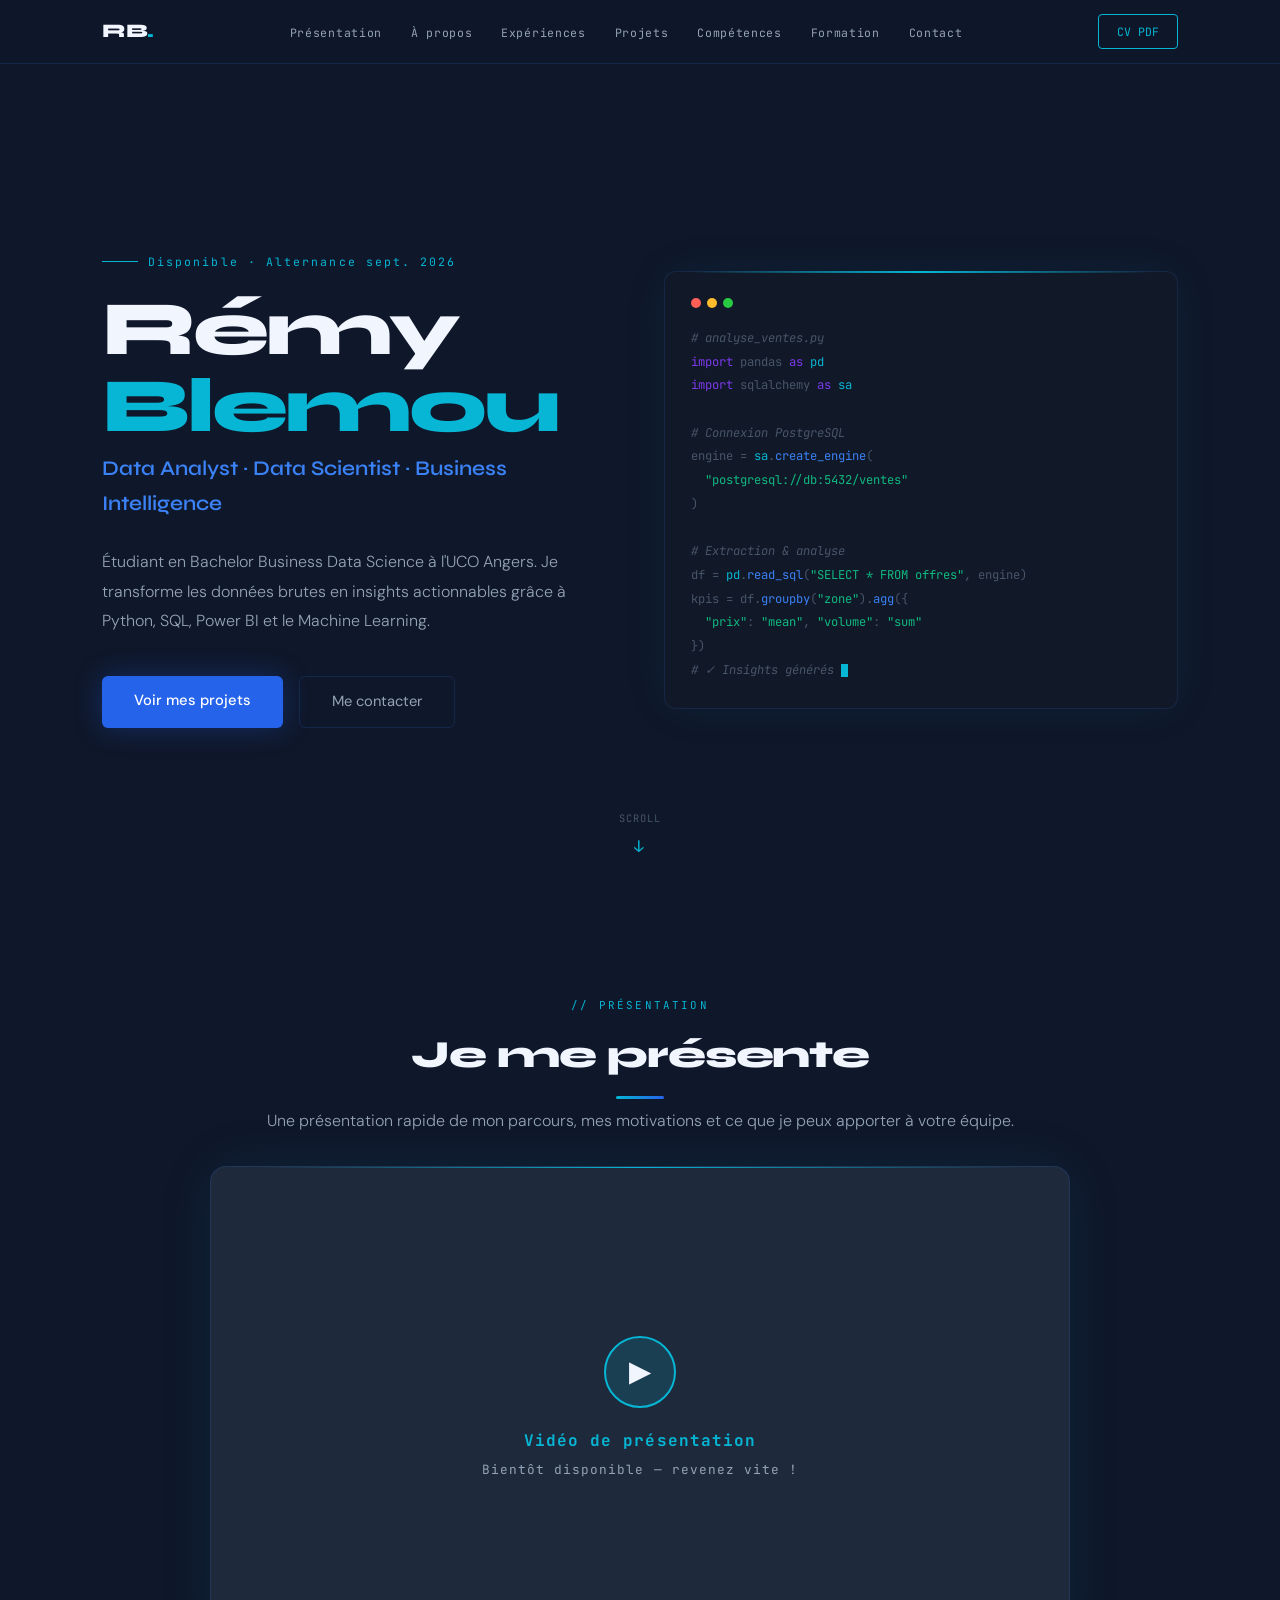
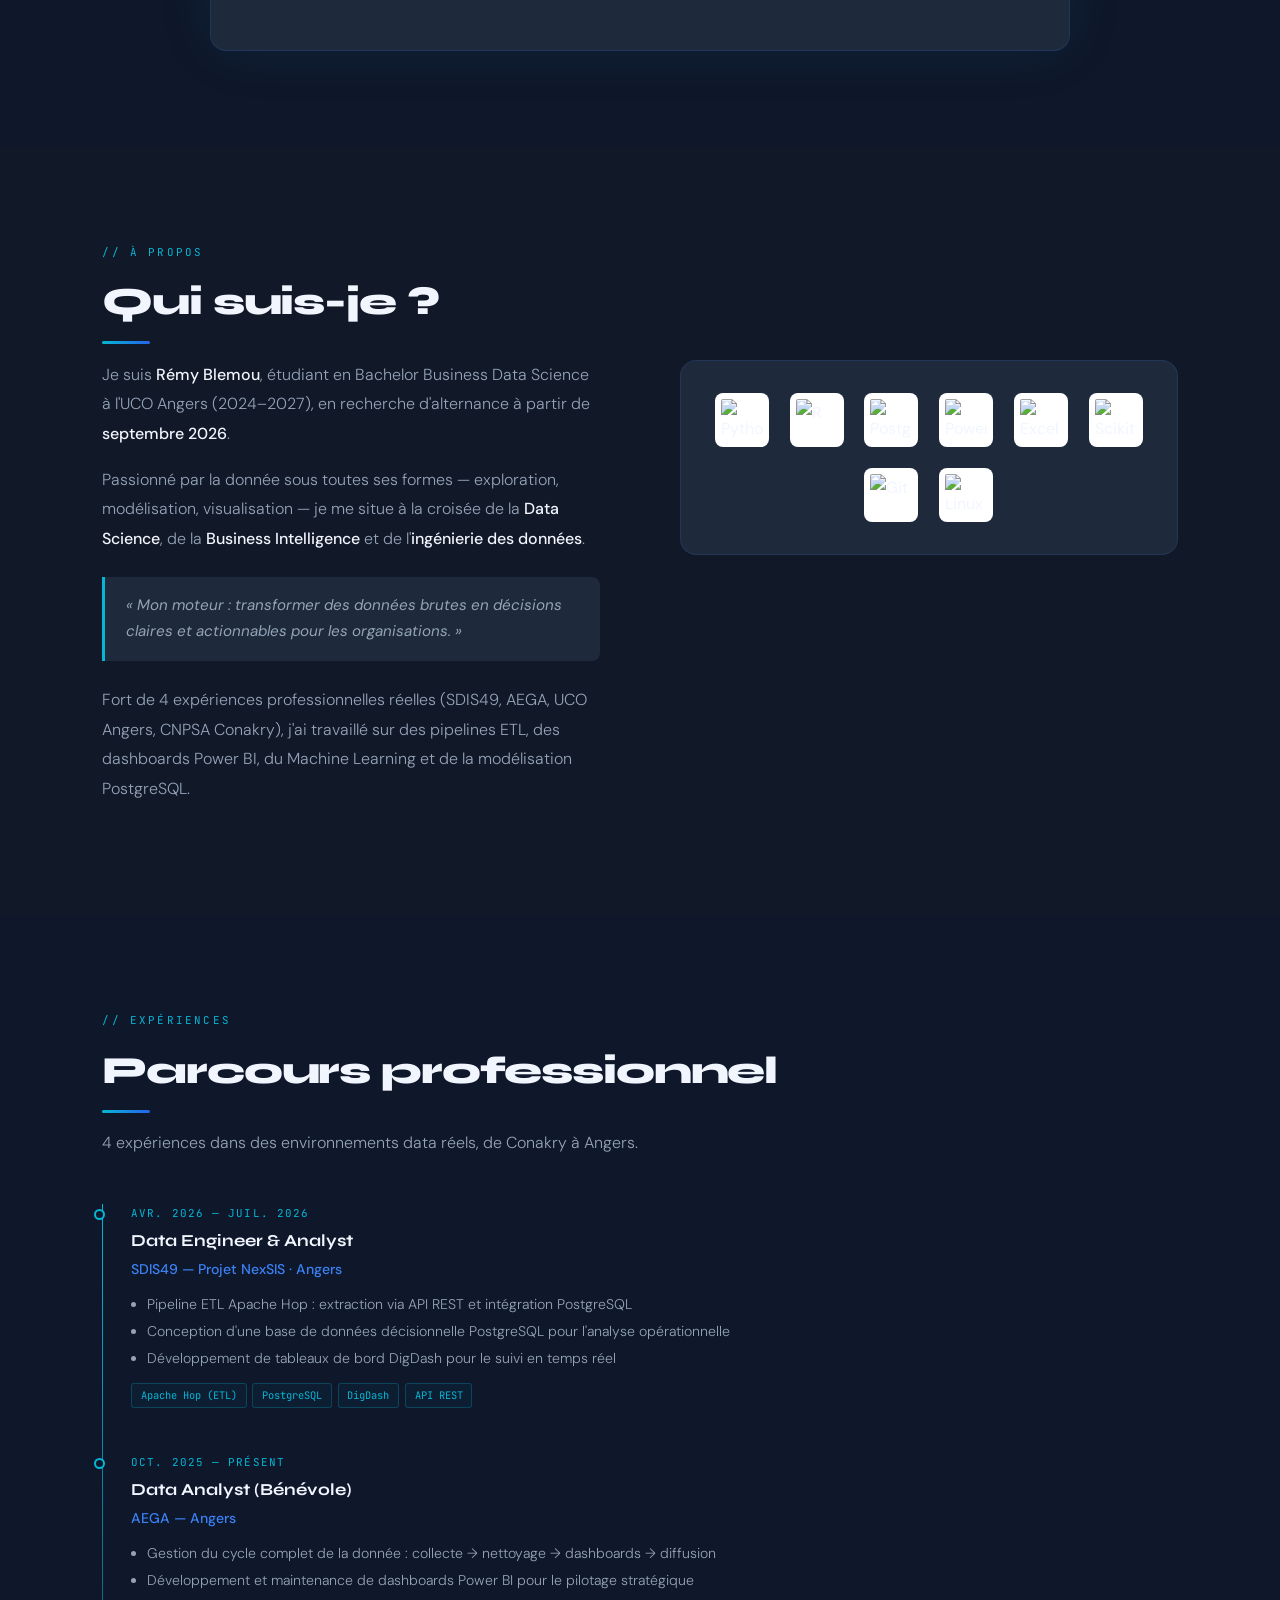
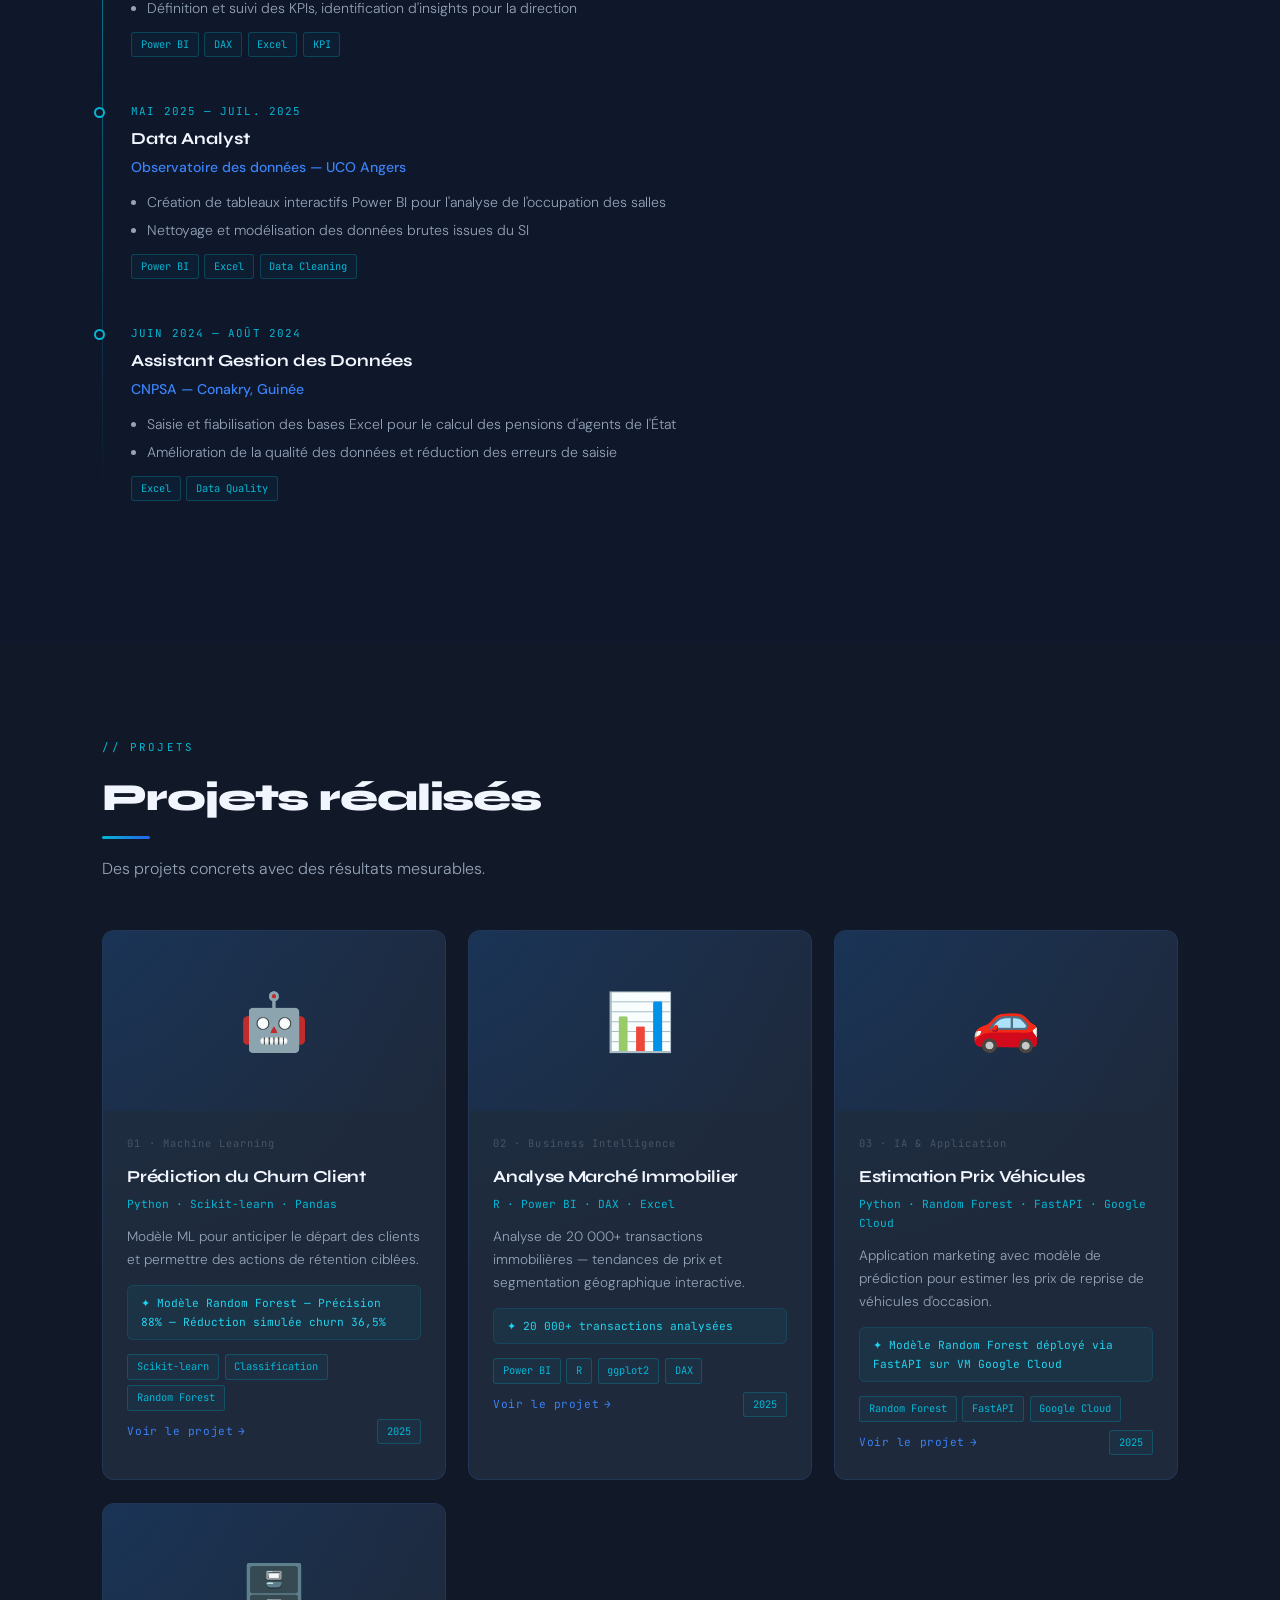
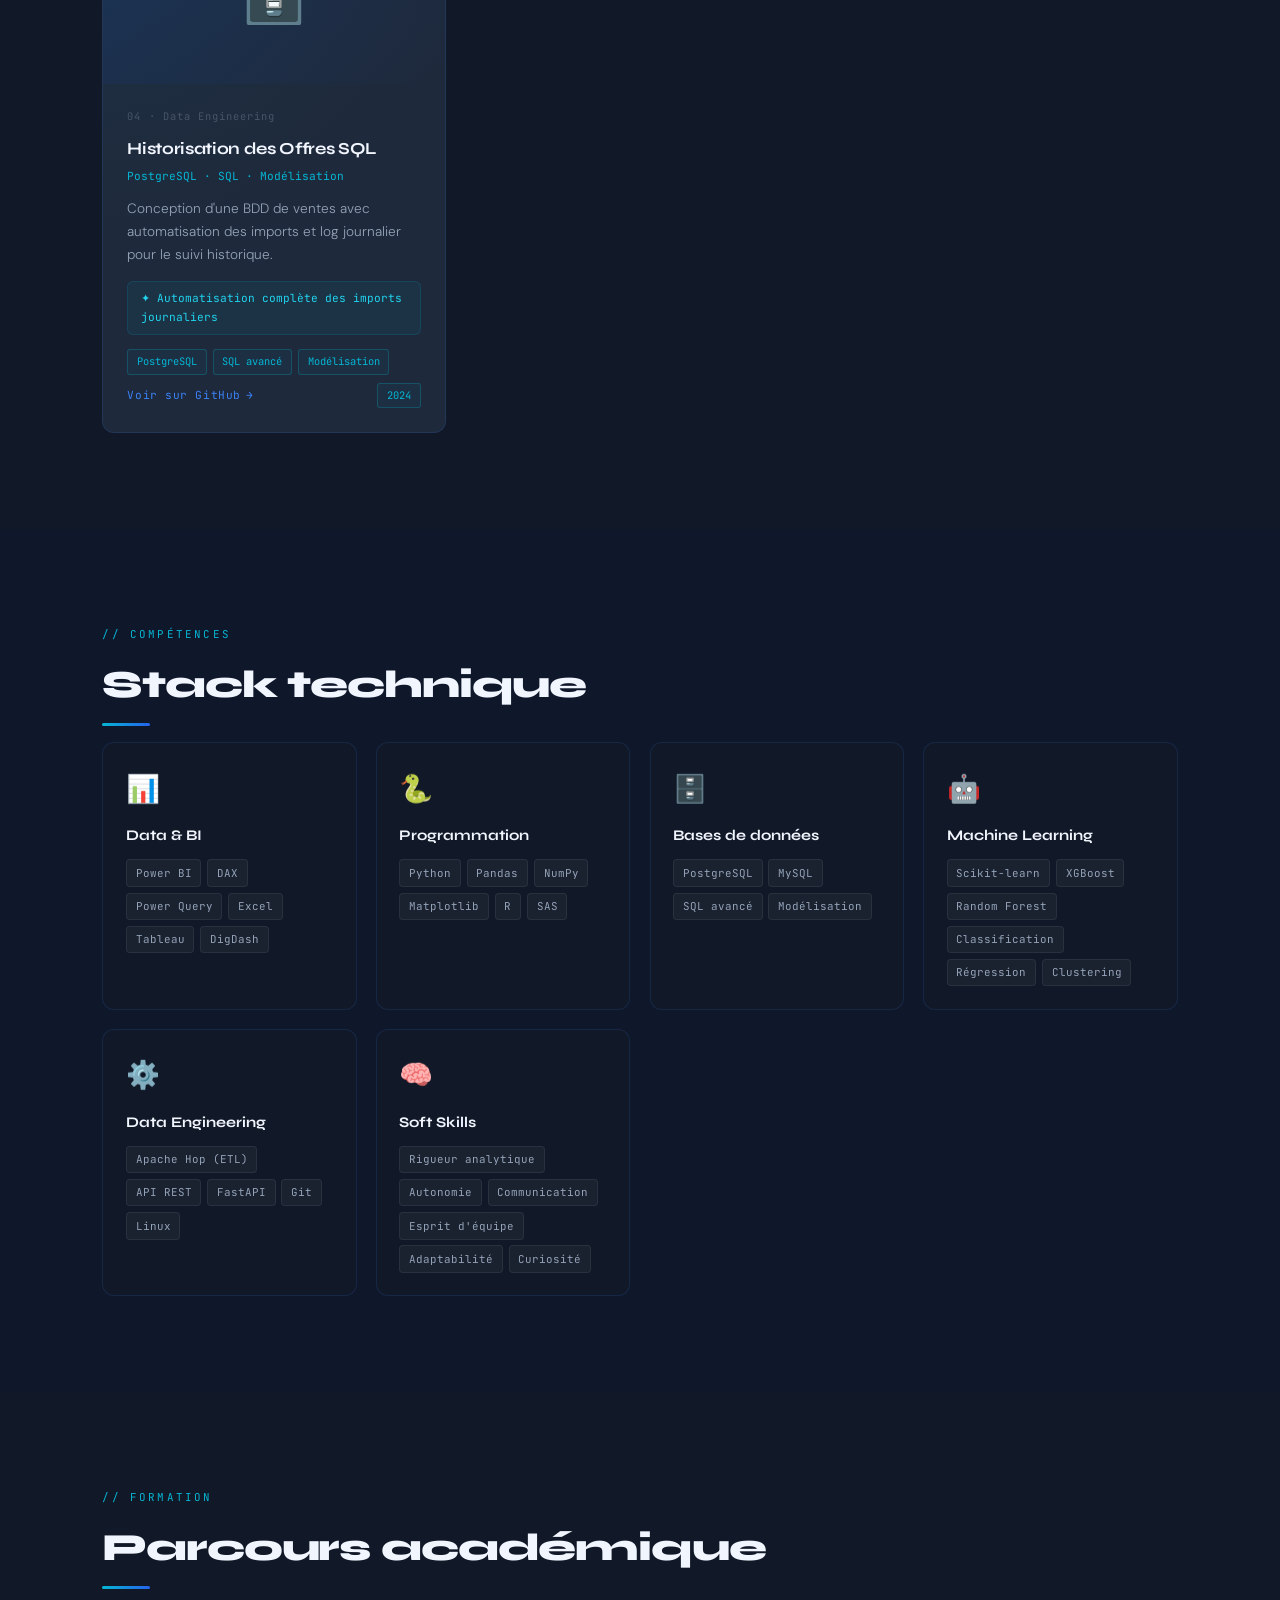
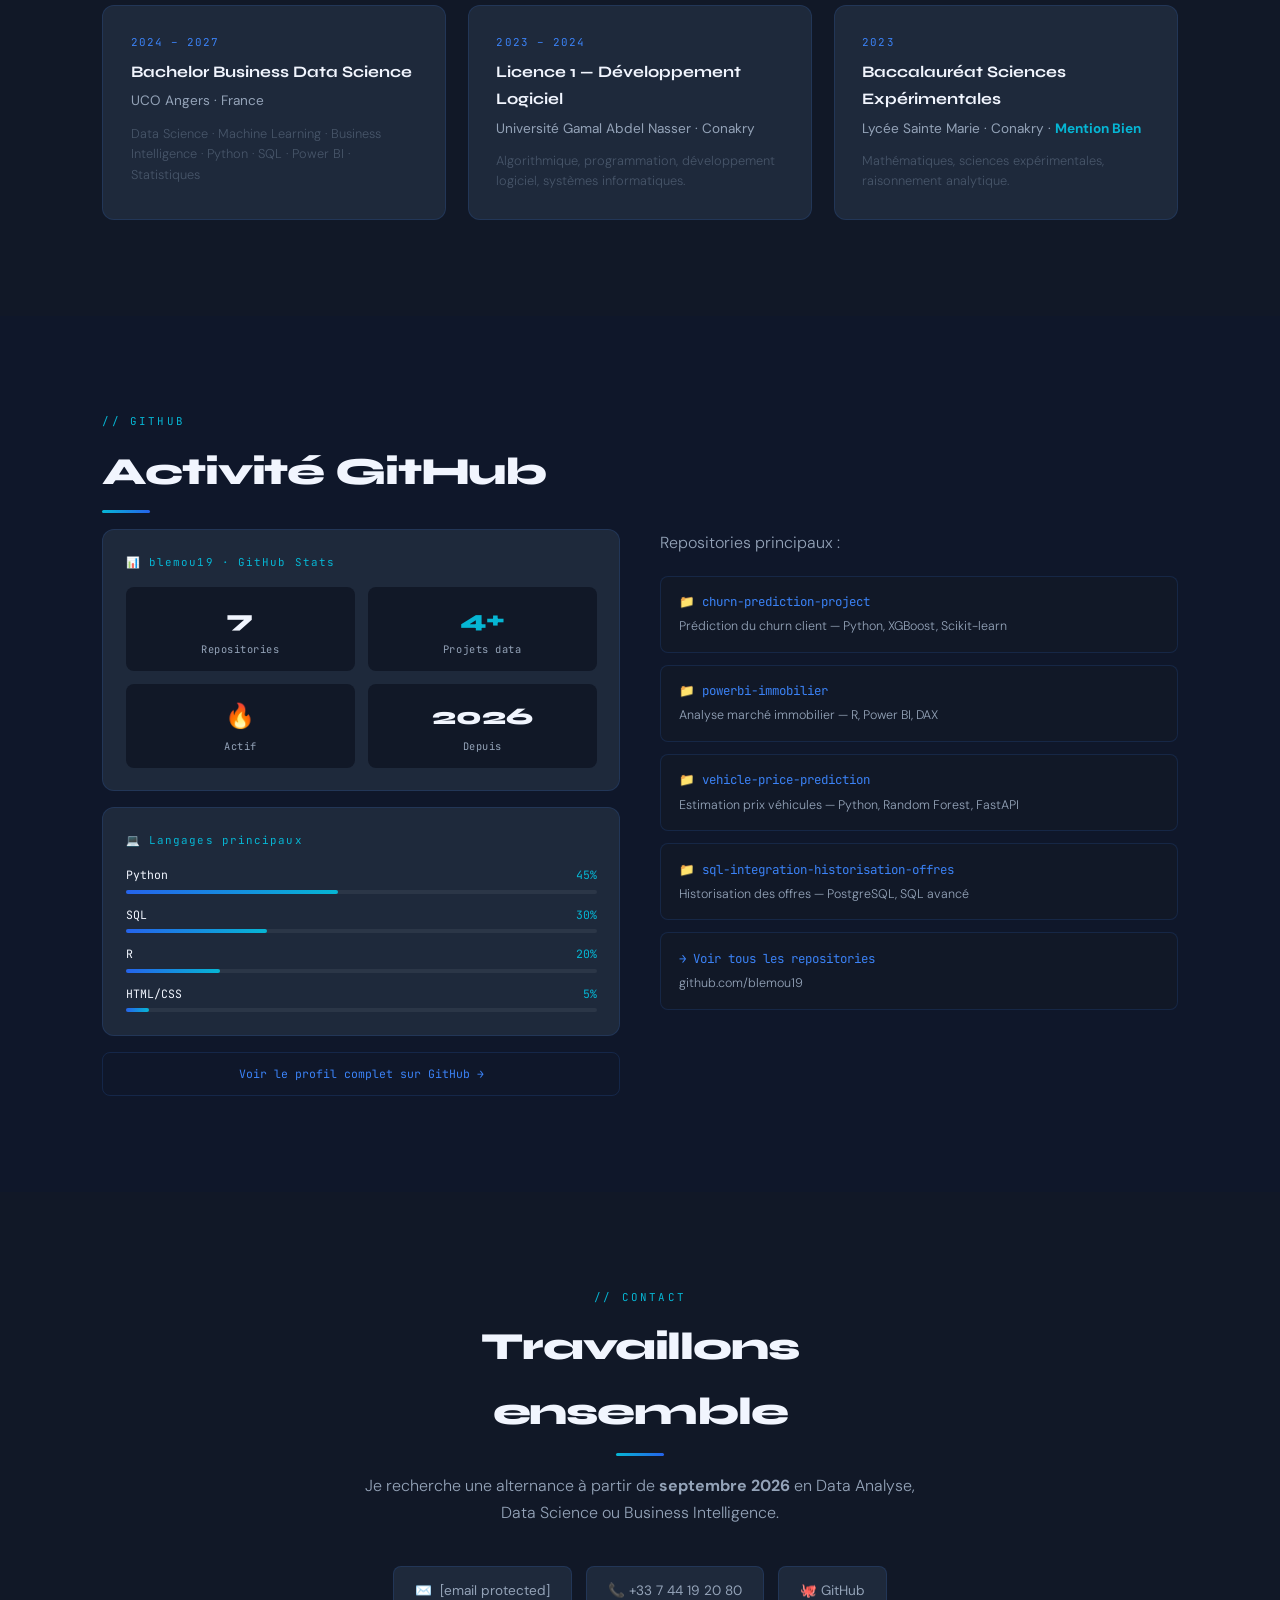
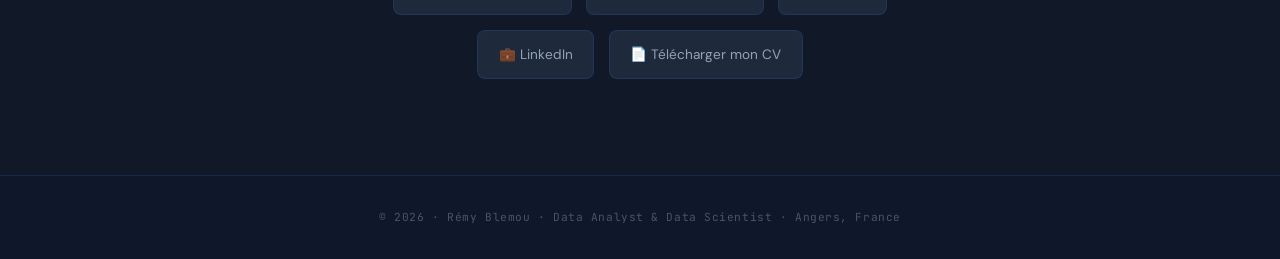
==== commit cdb2fd4a: "adding_vehicle_price" ====
--- a/index.html
+++ b/index.html
@@ -461,7 +461,7 @@
           <p class="project-desc">Application marketing avec modèle de prédiction pour estimer les prix de reprise de véhicules d'occasion.</p>
           <div class="project-metric">✦ Modèle Random Forest déployé via FastAPI sur VM Google Cloud</div>
           <div class="tags"><span class="tag">Random Forest</span><span class="tag">FastAPI</span><span class="tag">Google Cloud</span></div>
-          <div class="project-footer"><a href="https://github.com/blemou19/vehicle-price-prediction" target="_blank" class="project-link">Voir sur GitHub</a><span class="tag">2025</span></div>
+          <div class="project-footer"><a href="Projects/vehicle.html" class="project-link">Voir le projet</a><span class="tag">2025</span></div>
         </div>
       </div>
       <div class="project-card fade">
@@ -516,8 +516,75 @@
     <div class="divider"></div>
     <div class="github-inner">
       <div class="github-imgs fade">
-        <img src="https://github-readme-stats.vercel.app/api?username=blemou19&show_icons=true&theme=tokyonight&hide_border=true&bg_color=0f172a&title_color=06B6D4&icon_color=3B82F6" alt="GitHub Stats"/>
-        <img src="https://github-readme-stats.vercel.app/api/top-langs/?username=blemou19&layout=compact&theme=tokyonight&hide_border=true&bg_color=0f172a&title_color=06B6D4" alt="Top Langages"/>
+        <!-- Stats cards : visibles sur GitHub Pages ET en local -->
+        <div style="display:flex;flex-direction:column;gap:1rem">
+
+          <!-- Carte stats générales -->
+          <div style="background:var(--bg3);border:1px solid var(--border);border-radius:12px;padding:1.4rem">
+            <div style="font-family:var(--fm);font-size:0.68rem;color:var(--cyan);letter-spacing:0.1em;margin-bottom:1rem">📊 blemou19 · GitHub Stats</div>
+            <div style="display:grid;grid-template-columns:1fr 1fr;gap:0.8rem">
+              <div style="background:var(--bg2);border-radius:8px;padding:0.8rem;text-align:center">
+                <div style="font-family:var(--fh);font-size:1.5rem;font-weight:800;color:var(--white)">7</div>
+                <div style="font-family:var(--fm);font-size:0.65rem;color:var(--gray);letter-spacing:0.05em">Repositories</div>
+              </div>
+              <div style="background:var(--bg2);border-radius:8px;padding:0.8rem;text-align:center">
+                <div style="font-family:var(--fh);font-size:1.5rem;font-weight:800;color:var(--cyan)">4+</div>
+                <div style="font-family:var(--fm);font-size:0.65rem;color:var(--gray);letter-spacing:0.05em">Projets data</div>
+              </div>
+              <div style="background:var(--bg2);border-radius:8px;padding:0.8rem;text-align:center">
+                <div style="font-family:var(--fh);font-size:1.5rem;font-weight:800;color:var(--blue-l)">🔥</div>
+                <div style="font-family:var(--fm);font-size:0.65rem;color:var(--gray);letter-spacing:0.05em">Actif</div>
+              </div>
+              <div style="background:var(--bg2);border-radius:8px;padding:0.8rem;text-align:center">
+                <div style="font-family:var(--fh);font-size:1.5rem;font-weight:800;color:var(--white)">2026</div>
+                <div style="font-family:var(--fm);font-size:0.65rem;color:var(--gray);letter-spacing:0.05em">Depuis</div>
+              </div>
+            </div>
+          </div>
+
+          <!-- Langages principaux -->
+          <div style="background:var(--bg3);border:1px solid var(--border);border-radius:12px;padding:1.4rem">
+            <div style="font-family:var(--fm);font-size:0.68rem;color:var(--cyan);letter-spacing:0.1em;margin-bottom:1rem">💻 Langages principaux</div>
+            <div style="display:flex;flex-direction:column;gap:0.7rem">
+              <div>
+                <div style="display:flex;justify-content:space-between;font-family:var(--fm);font-size:0.72rem;margin-bottom:0.3rem">
+                  <span style="color:var(--white)">Python</span><span style="color:var(--cyan)">45%</span>
+                </div>
+                <div style="height:4px;background:rgba(255,255,255,0.06);border-radius:2px">
+                  <div style="height:100%;width:45%;background:linear-gradient(90deg,var(--blue),var(--cyan));border-radius:2px"></div>
+                </div>
+              </div>
+              <div>
+                <div style="display:flex;justify-content:space-between;font-family:var(--fm);font-size:0.72rem;margin-bottom:0.3rem">
+                  <span style="color:var(--white)">SQL</span><span style="color:var(--cyan)">30%</span>
+                </div>
+                <div style="height:4px;background:rgba(255,255,255,0.06);border-radius:2px">
+                  <div style="height:100%;width:30%;background:linear-gradient(90deg,var(--blue),var(--cyan));border-radius:2px"></div>
+                </div>
+              </div>
+              <div>
+                <div style="display:flex;justify-content:space-between;font-family:var(--fm);font-size:0.72rem;margin-bottom:0.3rem">
+                  <span style="color:var(--white)">R</span><span style="color:var(--cyan)">20%</span>
+                </div>
+                <div style="height:4px;background:rgba(255,255,255,0.06);border-radius:2px">
+                  <div style="height:100%;width:20%;background:linear-gradient(90deg,var(--blue),var(--cyan));border-radius:2px"></div>
+                </div>
+              </div>
+              <div>
+                <div style="display:flex;justify-content:space-between;font-family:var(--fm);font-size:0.72rem;margin-bottom:0.3rem">
+                  <span style="color:var(--white)">HTML/CSS</span><span style="color:var(--cyan)">5%</span>
+                </div>
+                <div style="height:4px;background:rgba(255,255,255,0.06);border-radius:2px">
+                  <div style="height:100%;width:5%;background:linear-gradient(90deg,var(--blue),var(--cyan));border-radius:2px"></div>
+                </div>
+              </div>
+            </div>
+          </div>
+
+          <a href="https://github.com/blemou19" target="_blank" style="text-align:center;font-family:var(--fm);font-size:0.72rem;color:var(--blue-l);text-decoration:none;border:1px solid var(--border);padding:0.7rem;border-radius:8px;transition:all 0.2s;display:block" onmouseover="this.style.borderColor='var(--cyan)';this.style.color='var(--cyan)'" onmouseout="this.style.borderColor='var(--border)';this.style.color='var(--blue-l)'">
+            Voir le profil complet sur GitHub →
+          </a>
+        </div>
       </div>
       <div class="fade">
         <p class="section-sub" style="margin-bottom:1.2rem">Repositories principaux :</p>
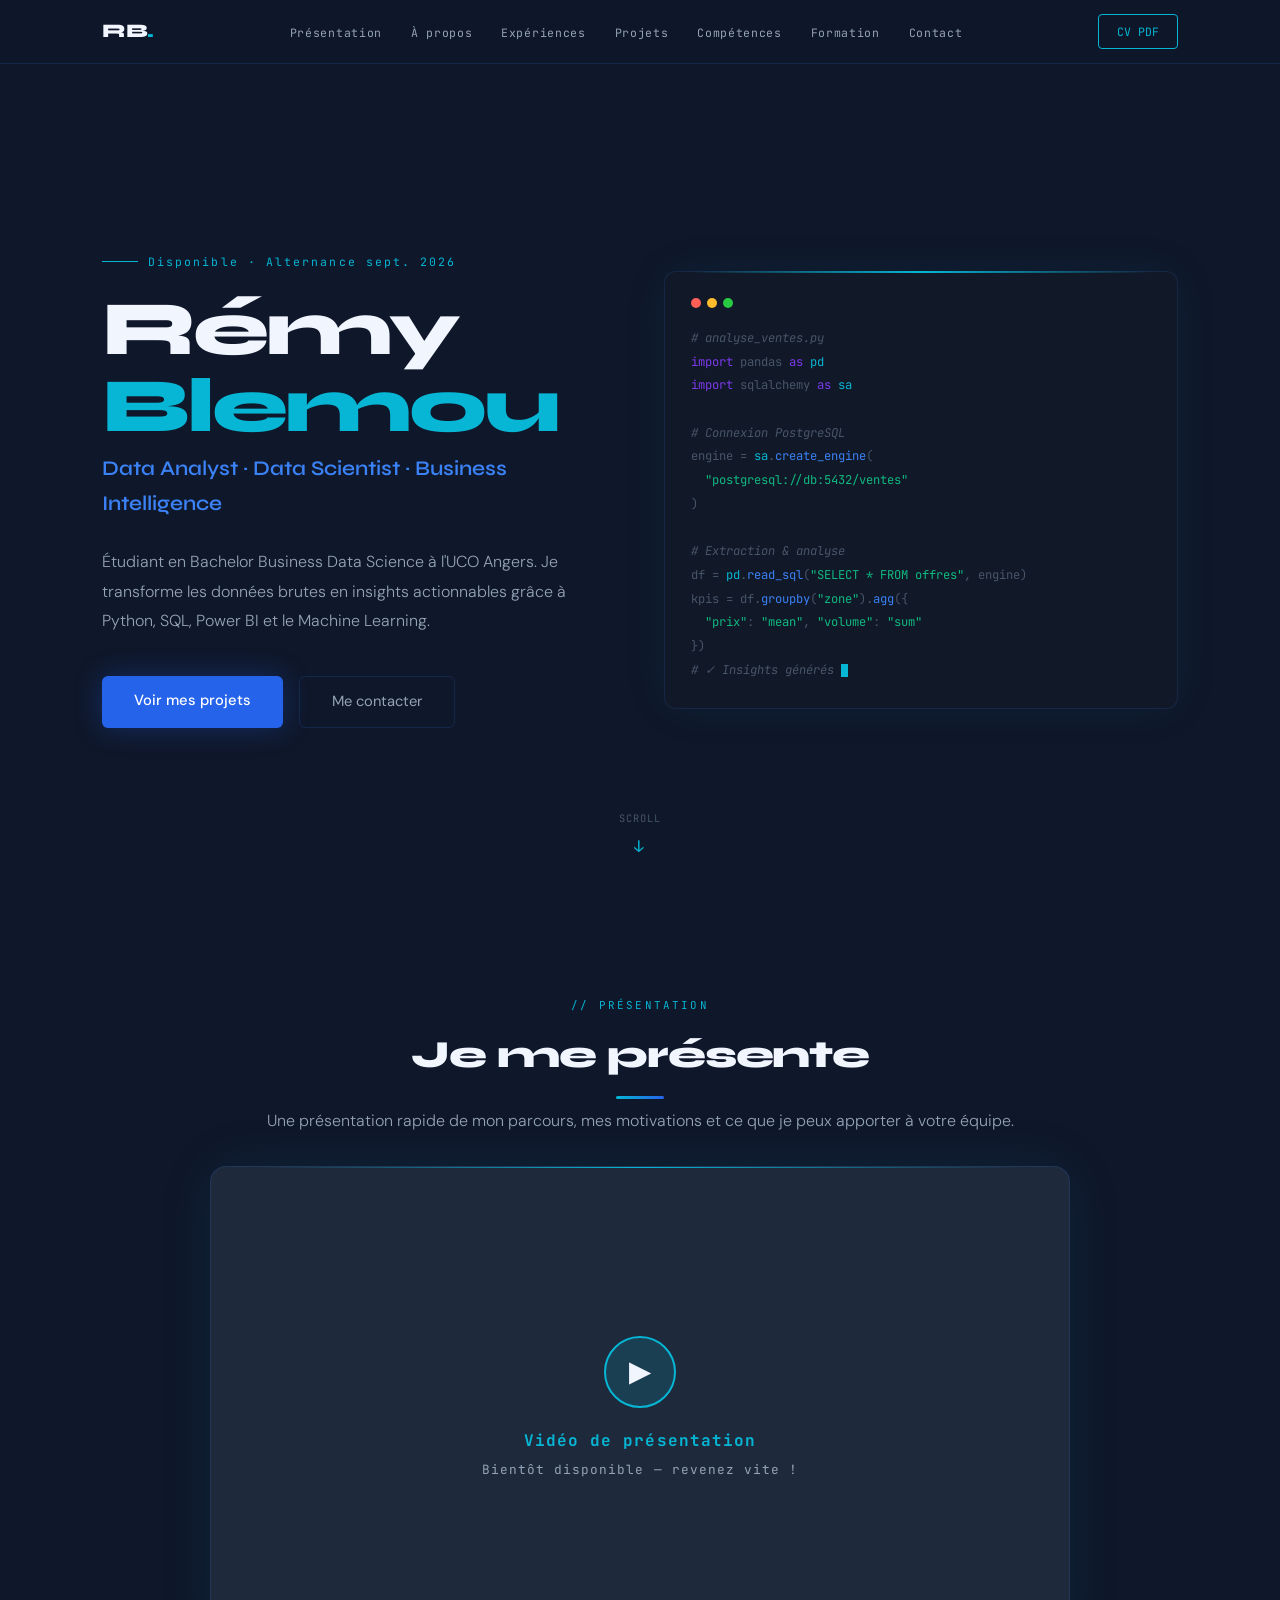
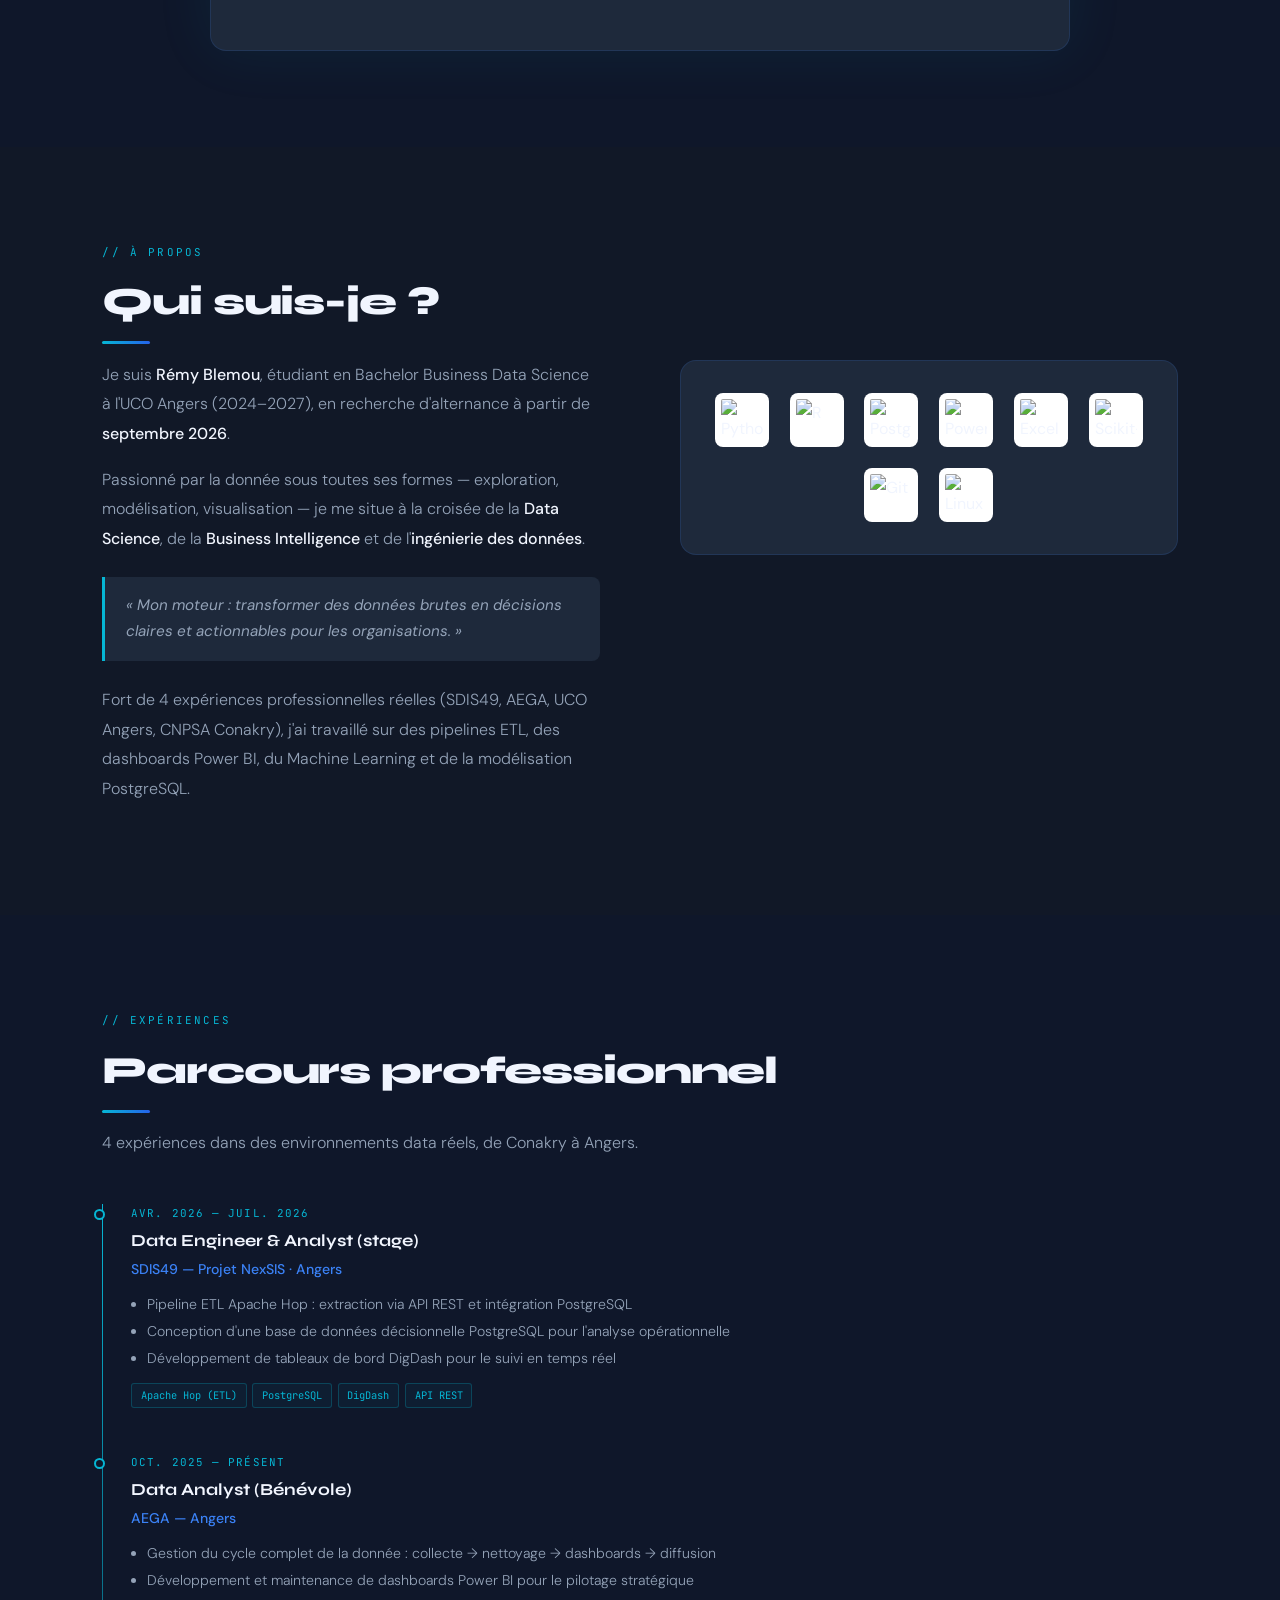
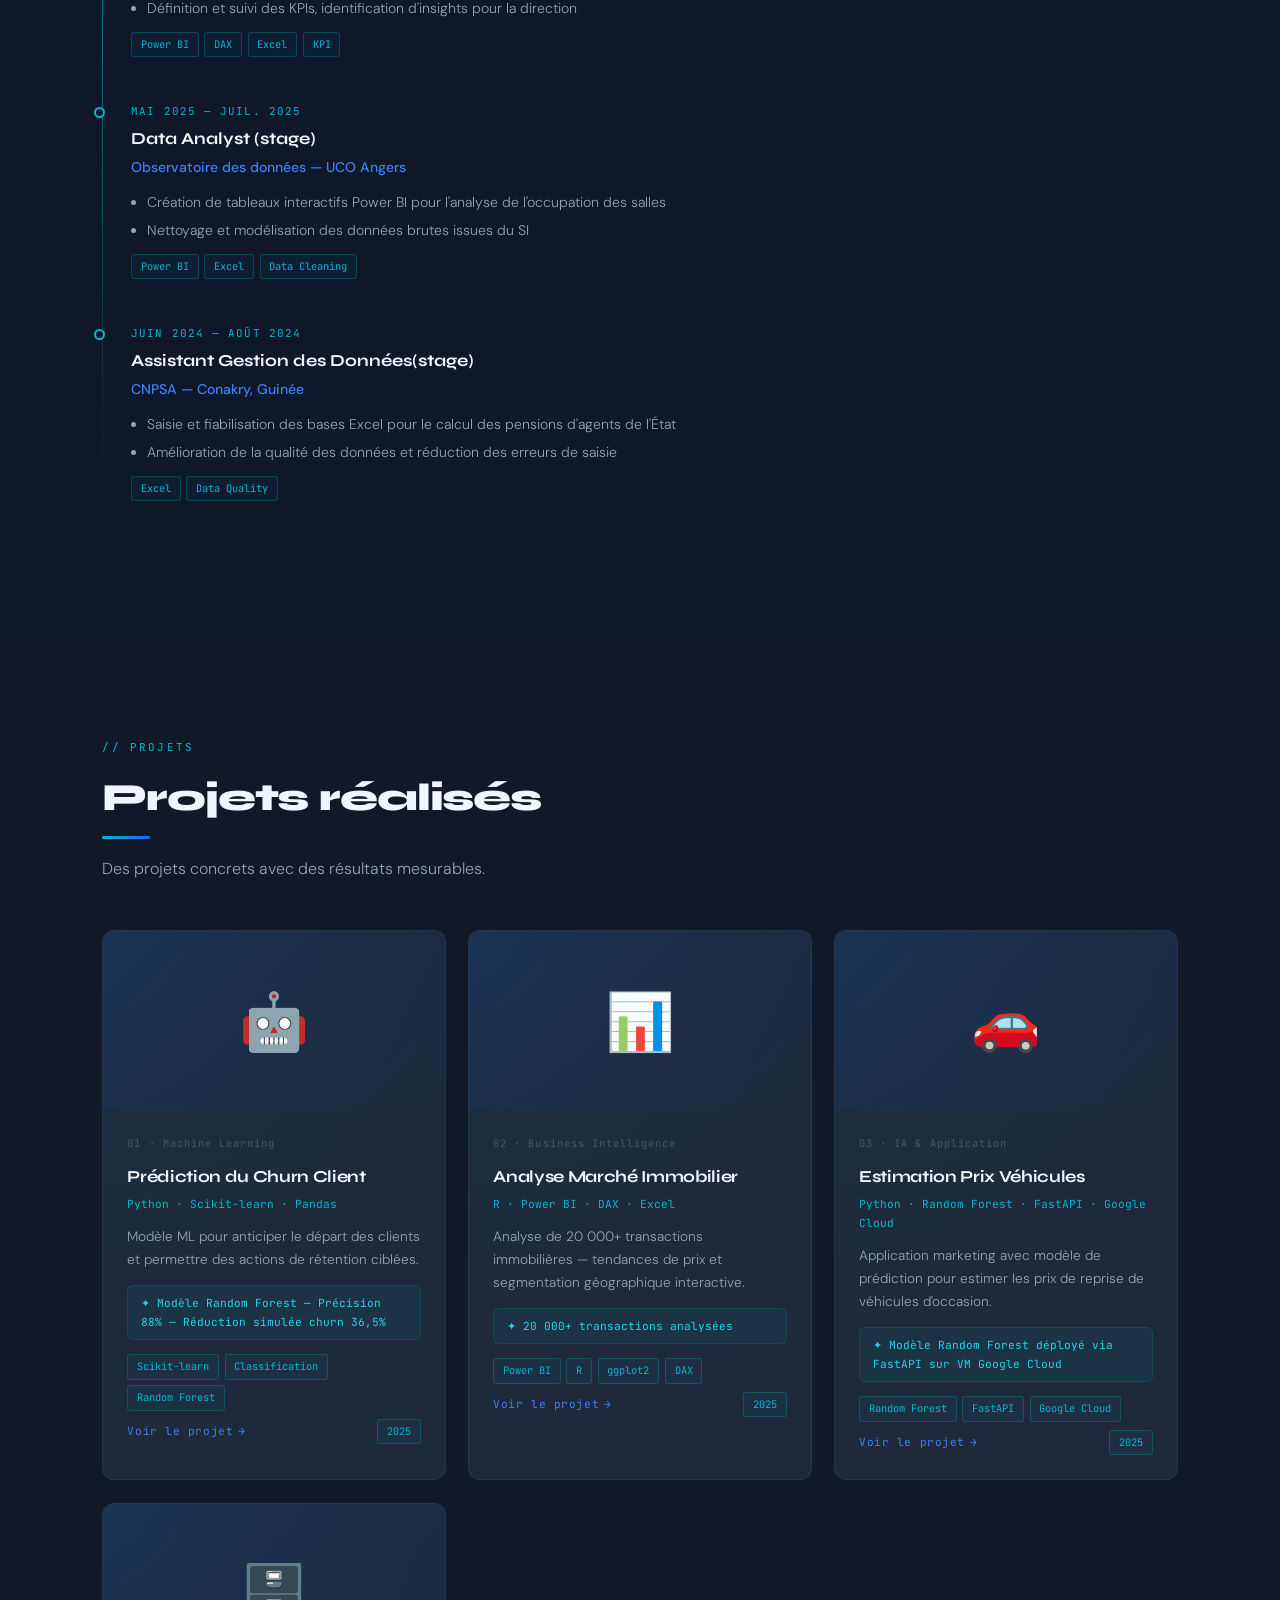
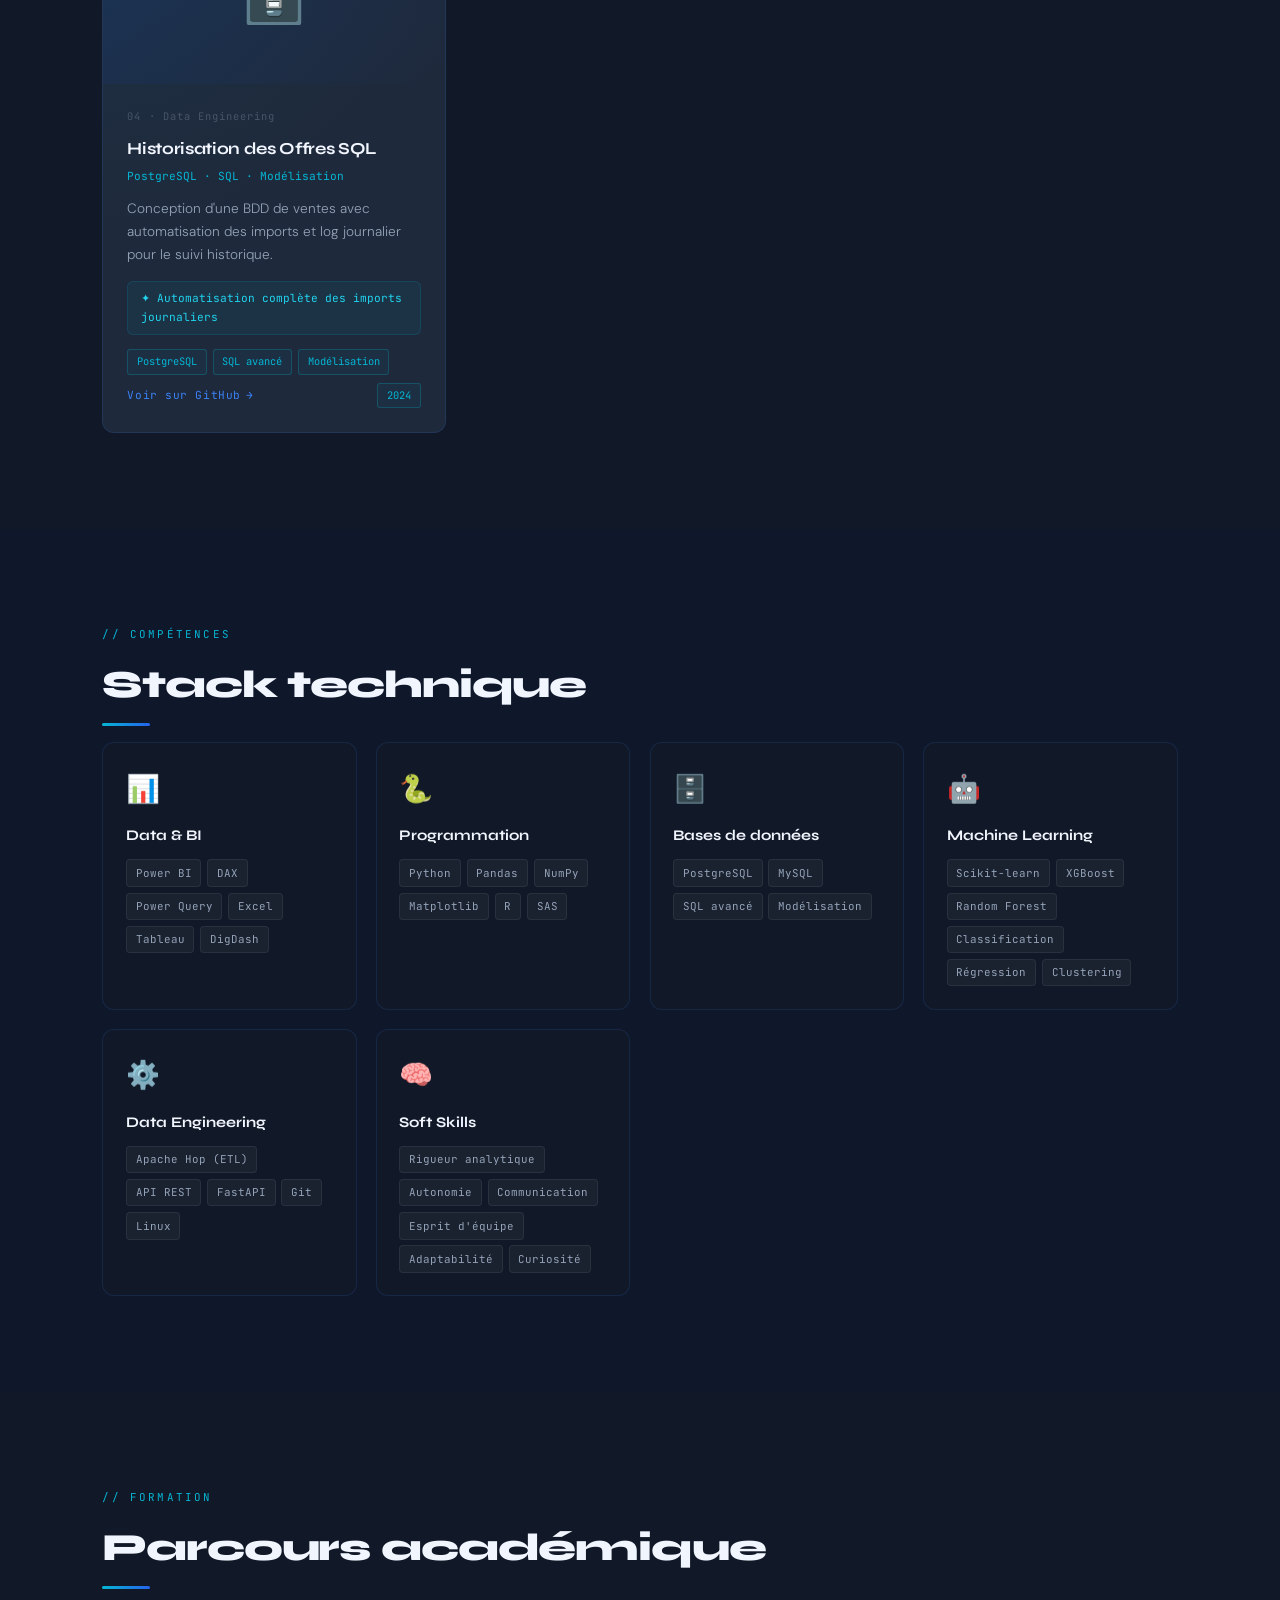
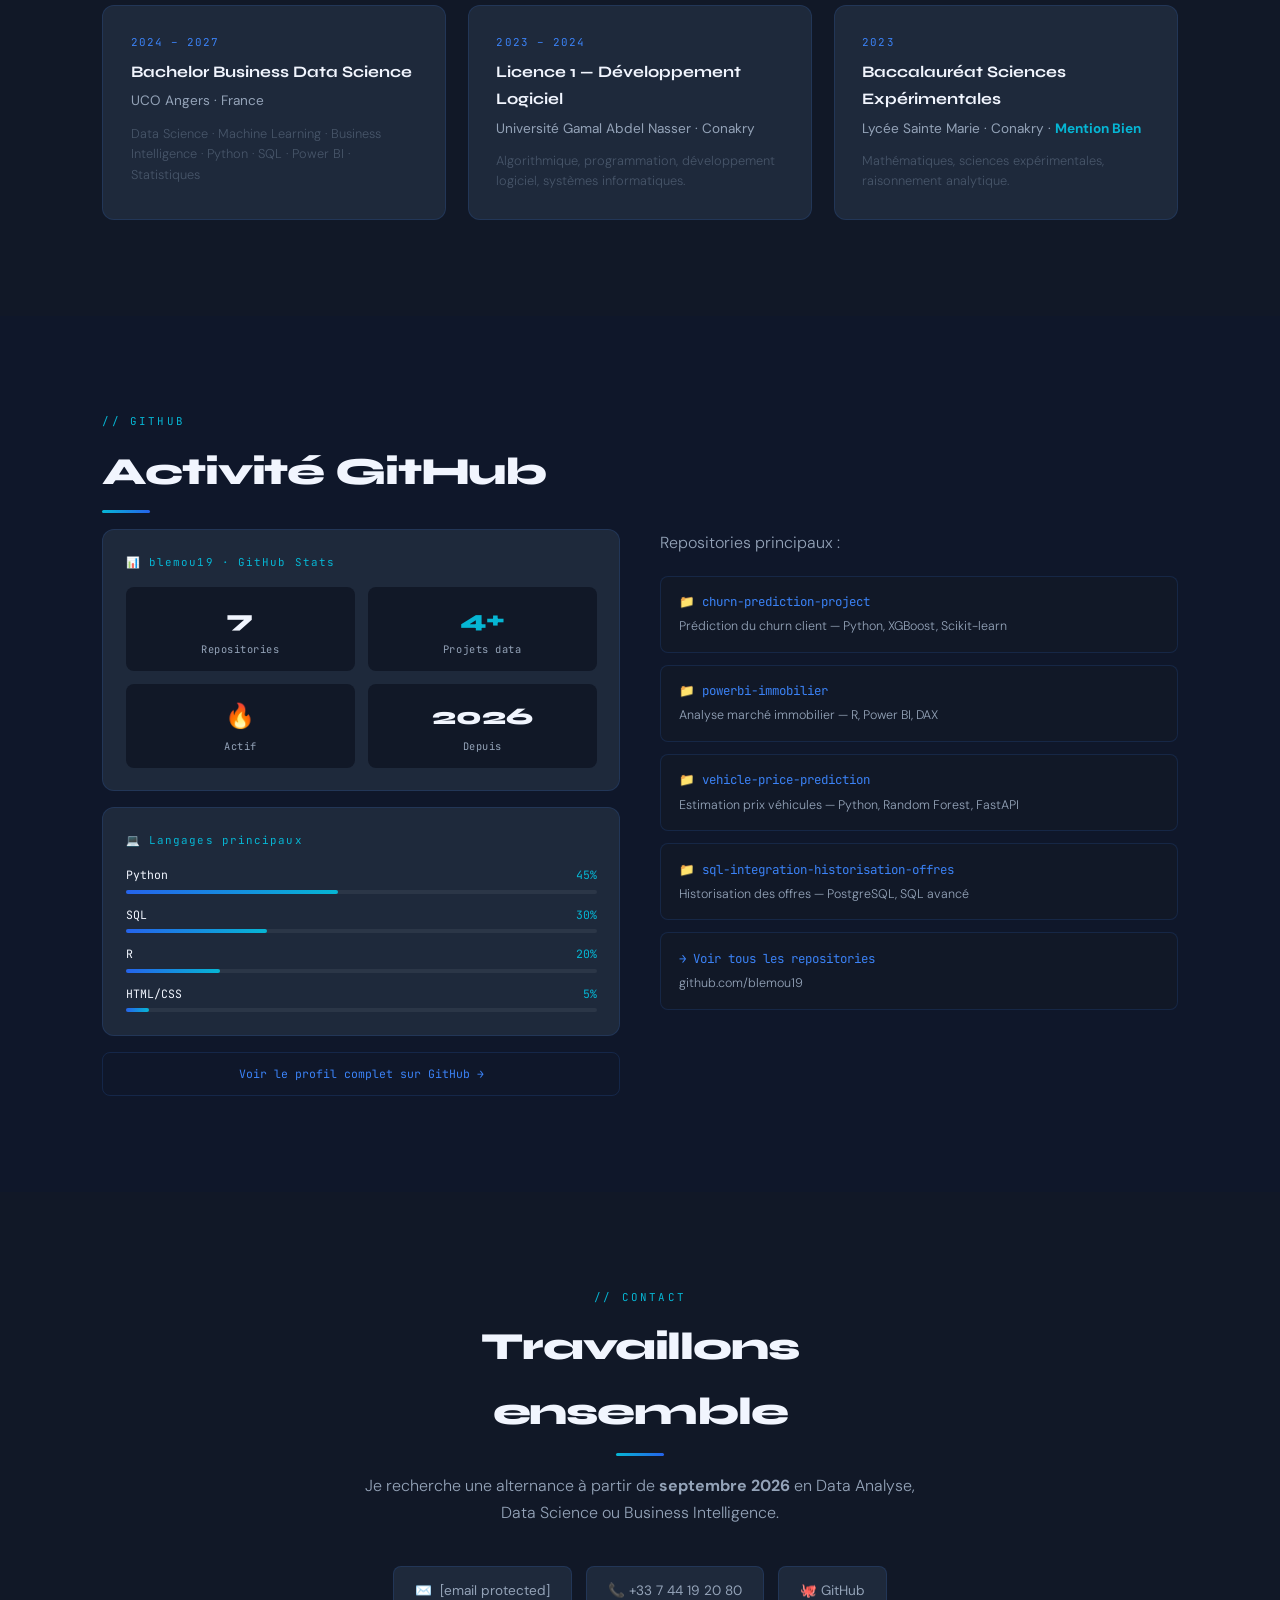
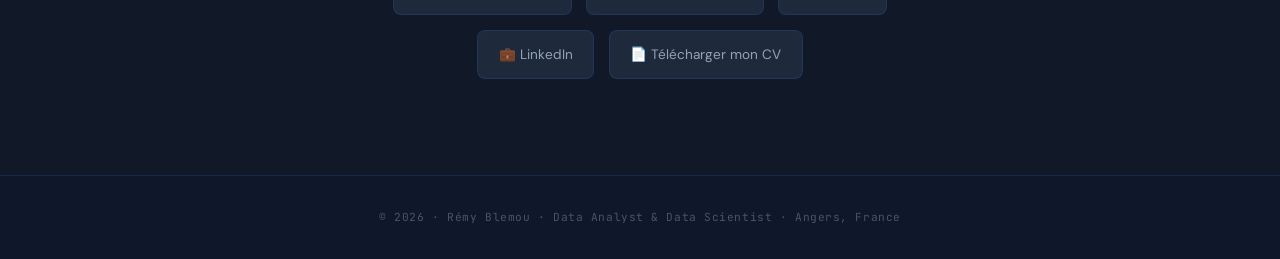
==== commit 6f1d3696: "Add immobilier project page with screenshots" ====
--- a/index.html
+++ b/index.html
@@ -372,7 +372,7 @@
       <div class="tl-item fade">
         <div class="tl-dot"></div>
         <div class="tl-dates">AVR. 2026 — JUIL. 2026</div>
-        <div class="tl-role">Data Engineer & Analyst</div>
+        <div class="tl-role">Data Engineer & Analyst (stage)</div>
         <div class="tl-org">SDIS49 — Projet NexSIS · Angers</div>
         <ul class="tl-desc">
           <li>Pipeline ETL Apache Hop : extraction via API REST et intégration PostgreSQL</li>
@@ -396,7 +396,7 @@
       <div class="tl-item fade">
         <div class="tl-dot"></div>
         <div class="tl-dates">MAI 2025 — JUIL. 2025</div>
-        <div class="tl-role">Data Analyst</div>
+        <div class="tl-role">Data Analyst (stage)</div>
         <div class="tl-org">Observatoire des données — UCO Angers</div>
         <ul class="tl-desc">
           <li>Création de tableaux interactifs Power BI pour l'analyse de l'occupation des salles</li>
@@ -407,7 +407,7 @@
       <div class="tl-item fade">
         <div class="tl-dot"></div>
         <div class="tl-dates">JUIN 2024 — AOÛT 2024</div>
-        <div class="tl-role">Assistant Gestion des Données</div>
+        <div class="tl-role">Assistant Gestion des Données(stage)</div>
         <div class="tl-org">CNPSA — Conakry, Guinée</div>
         <ul class="tl-desc">
           <li>Saisie et fiabilisation des bases Excel pour le calcul des pensions d'agents de l'État</li>
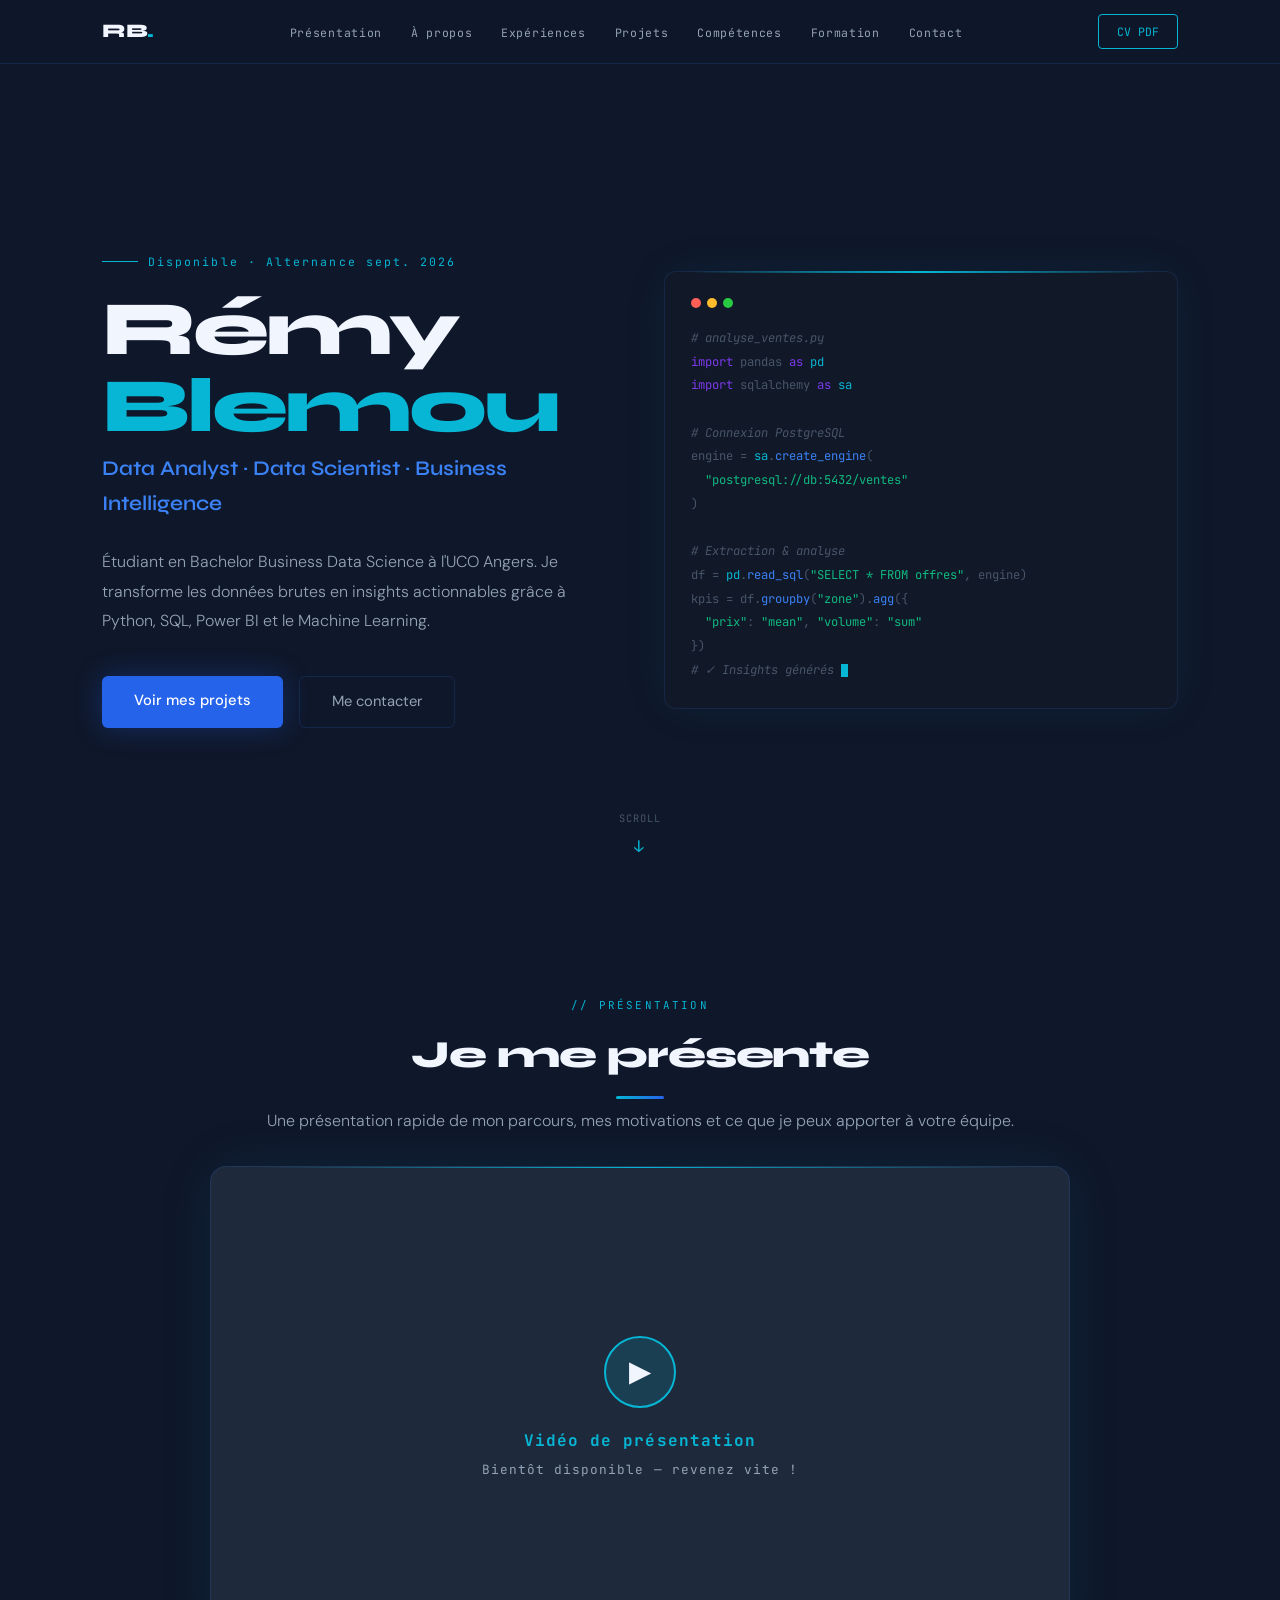
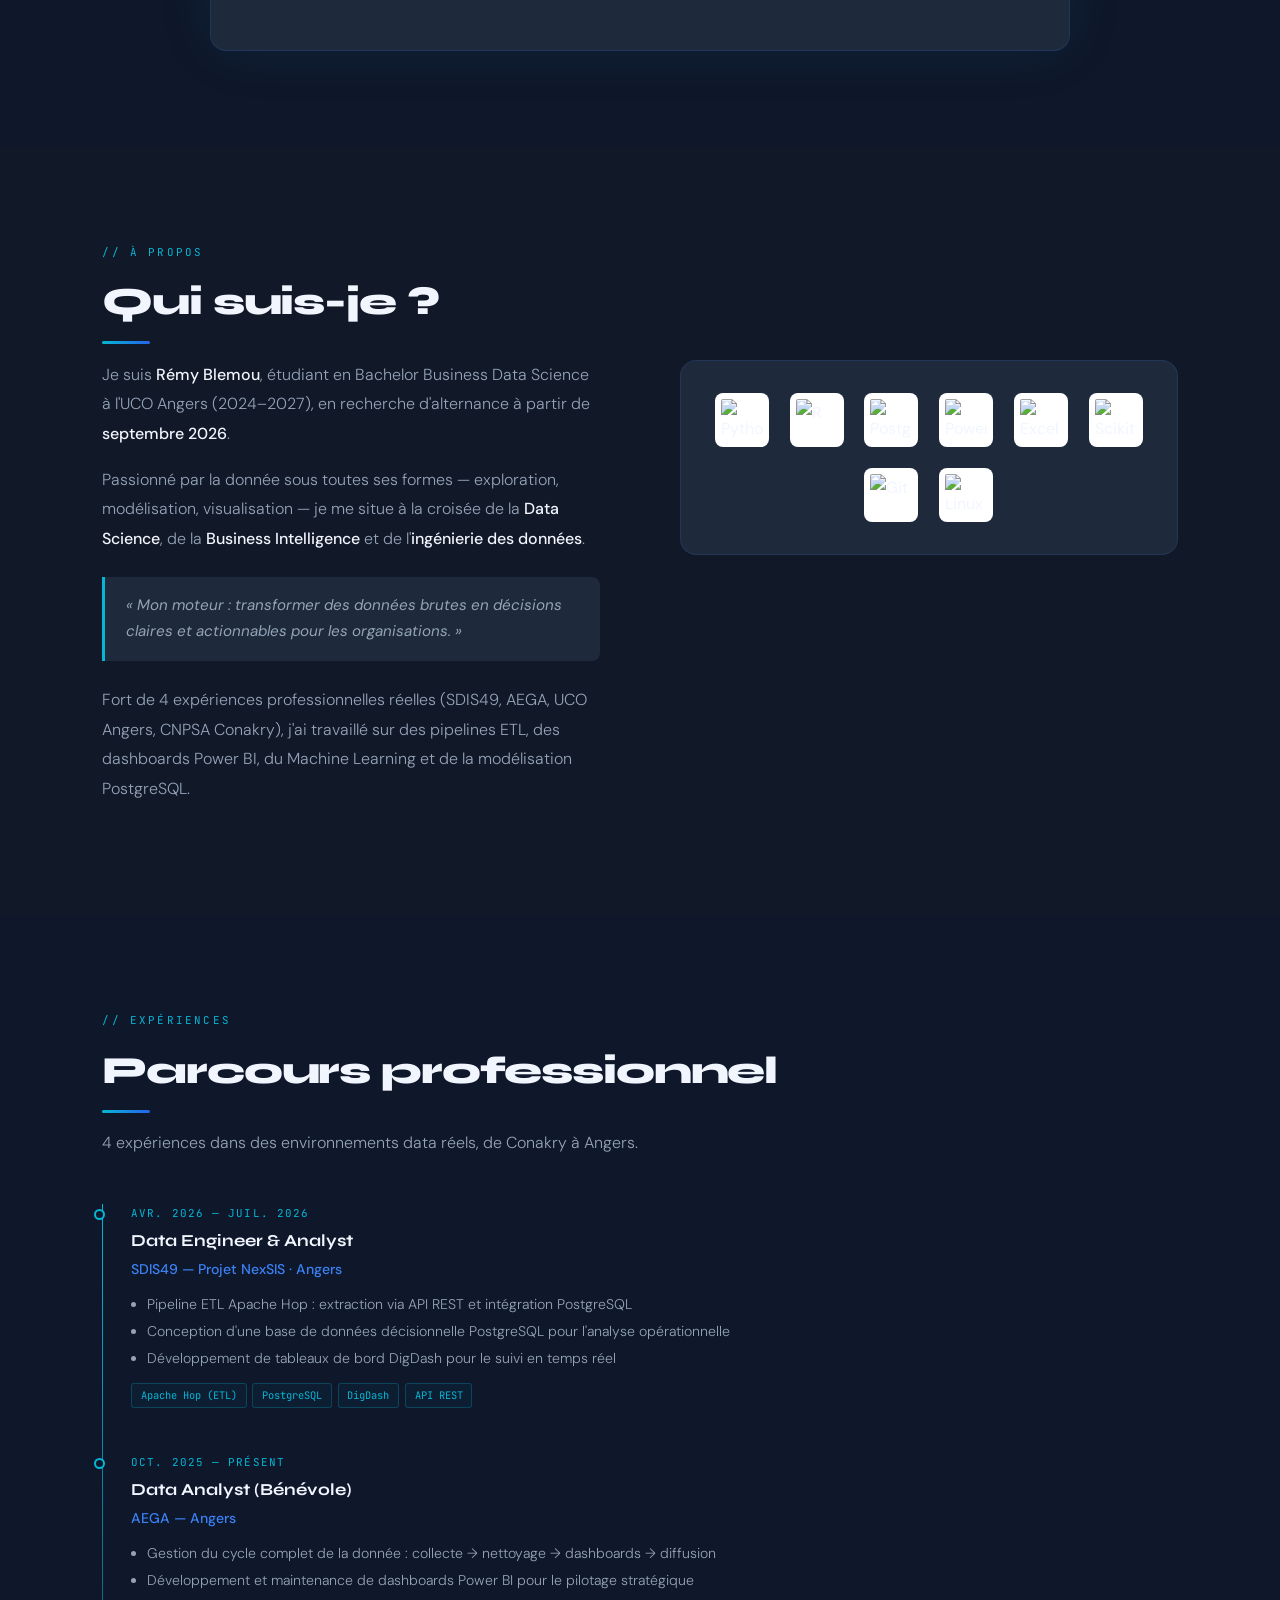
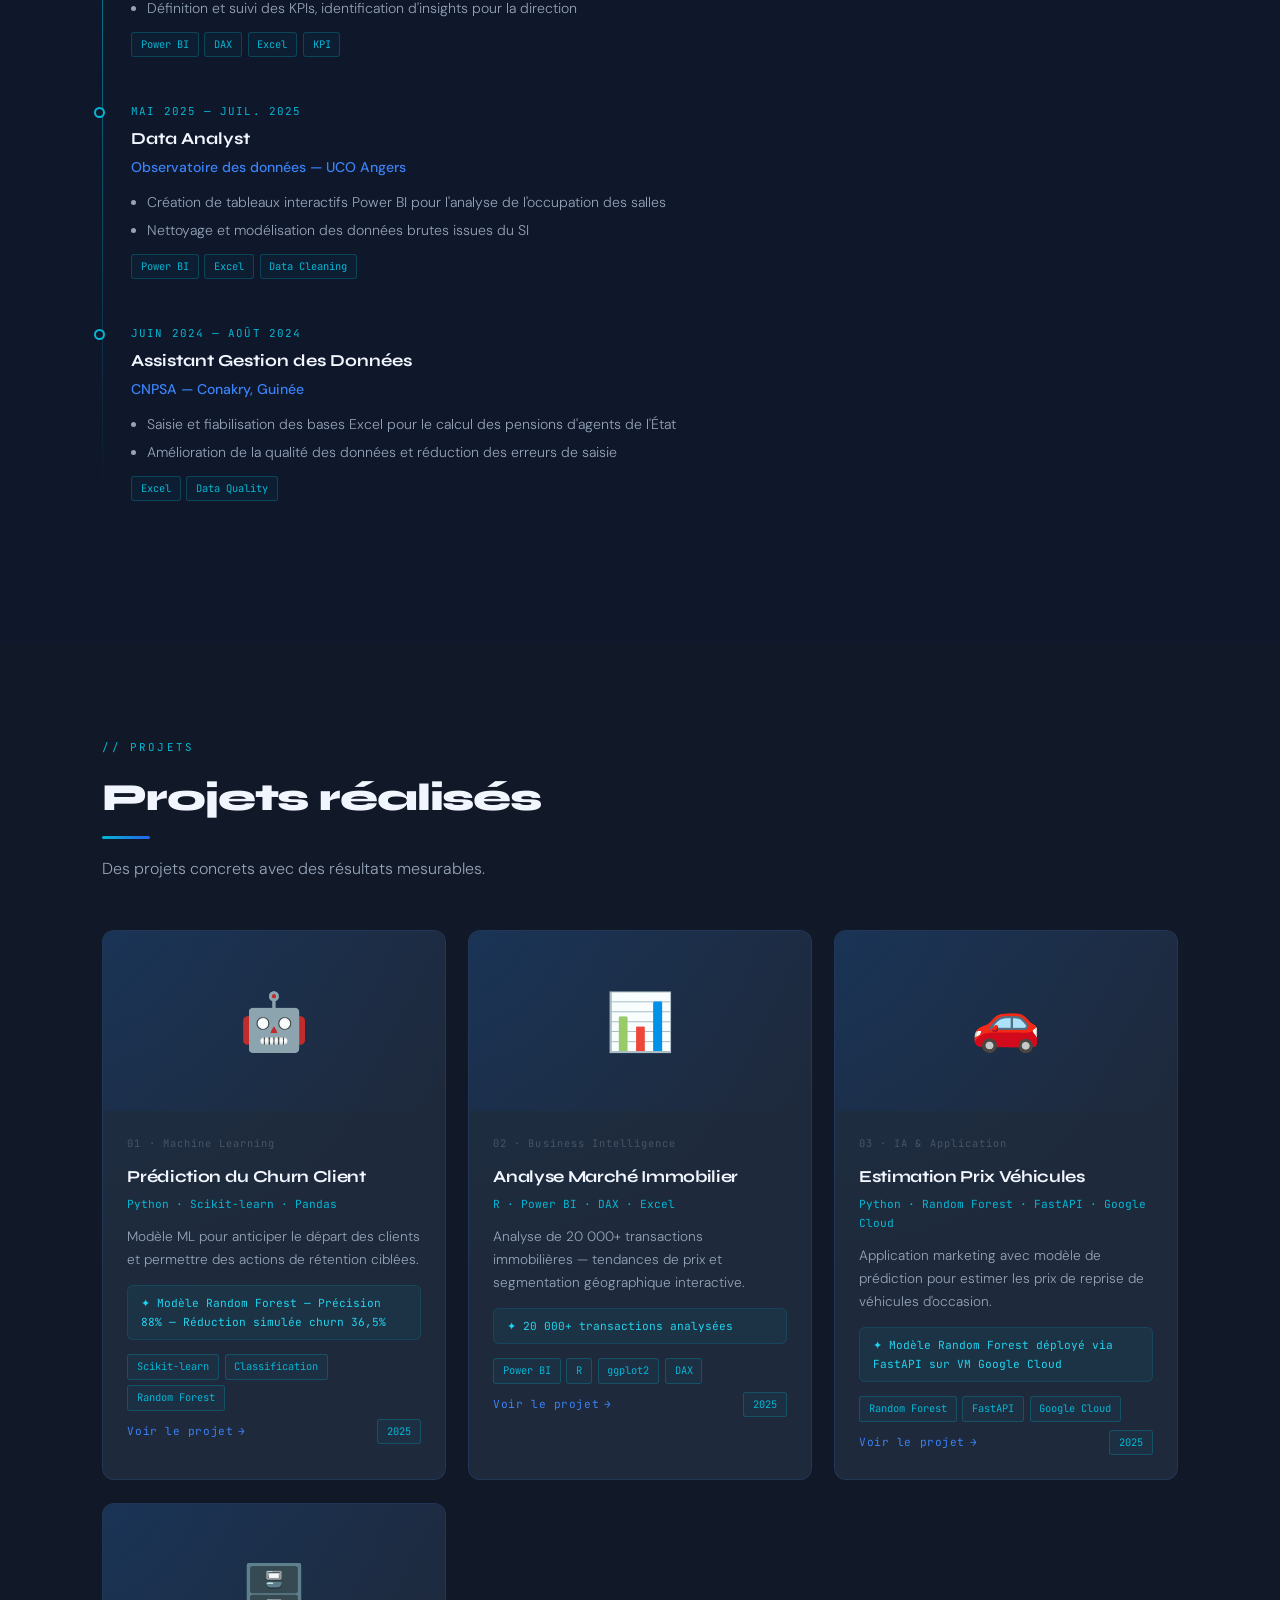
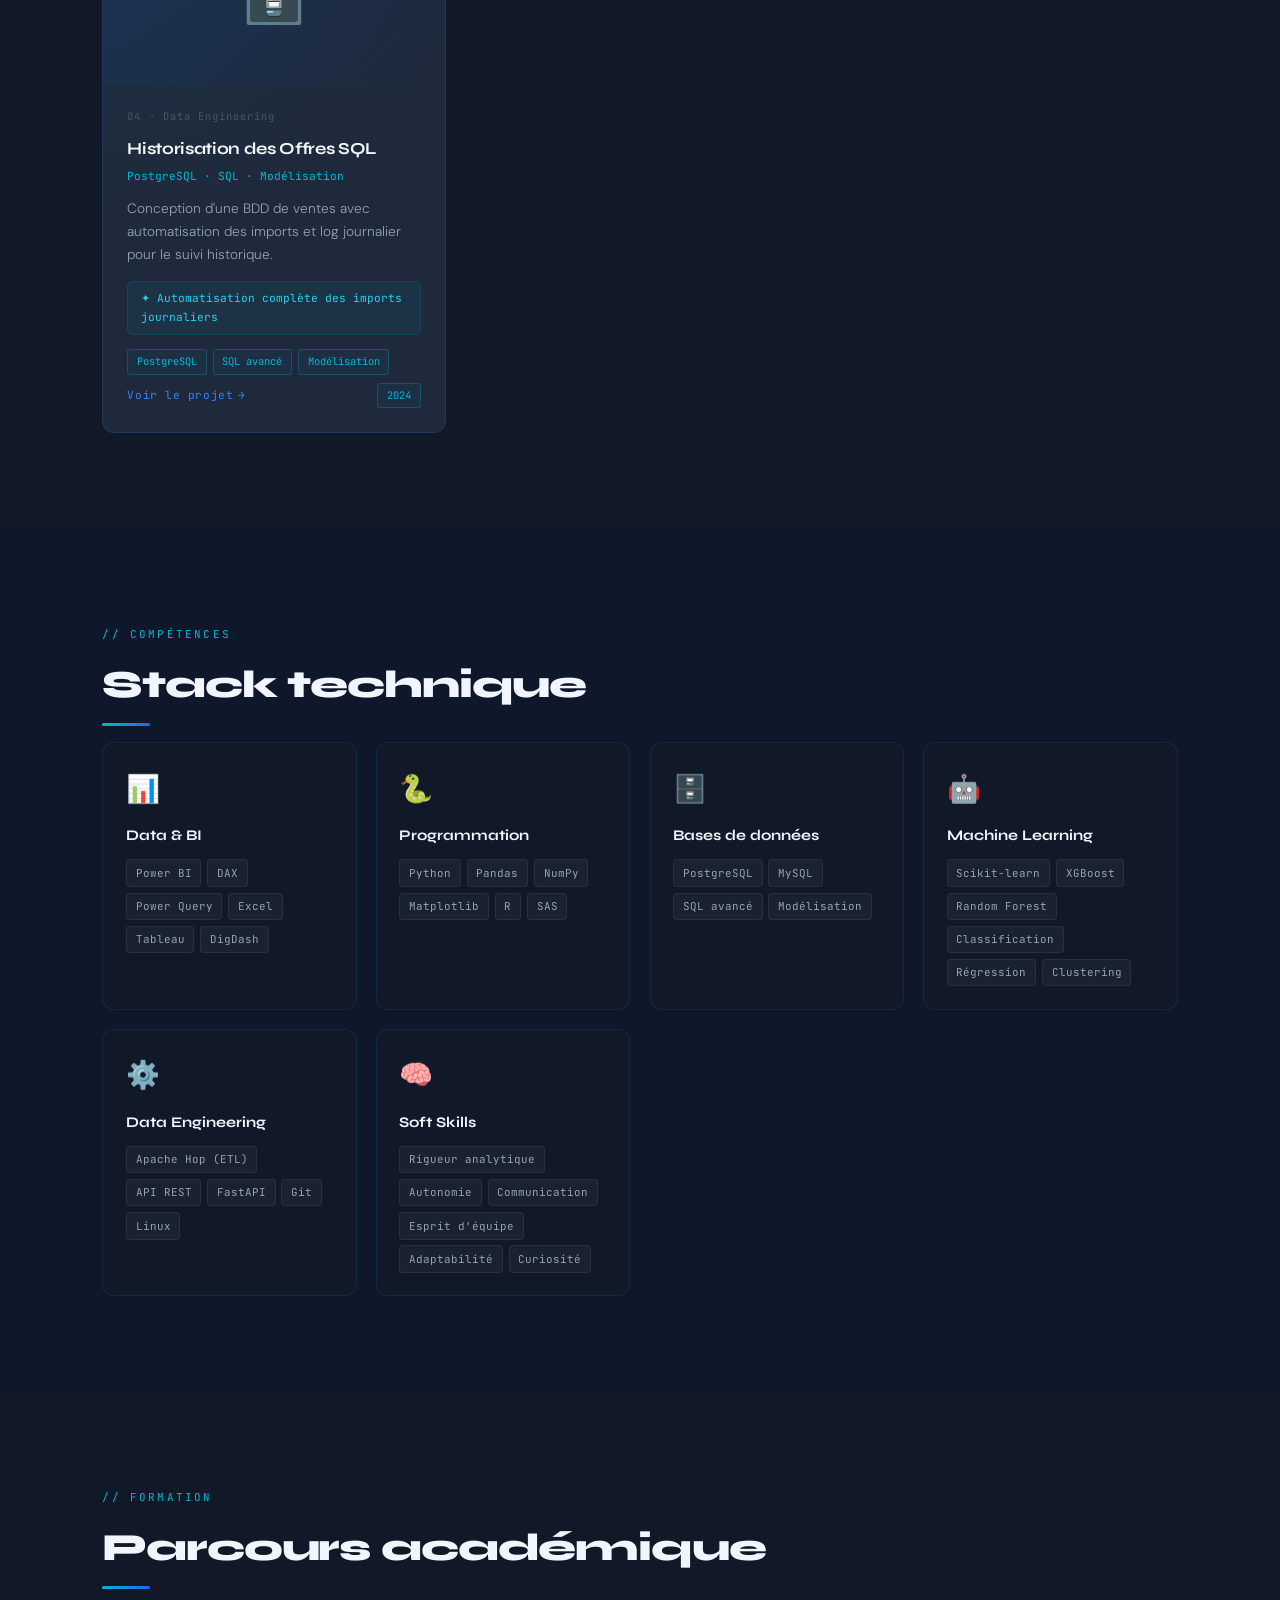
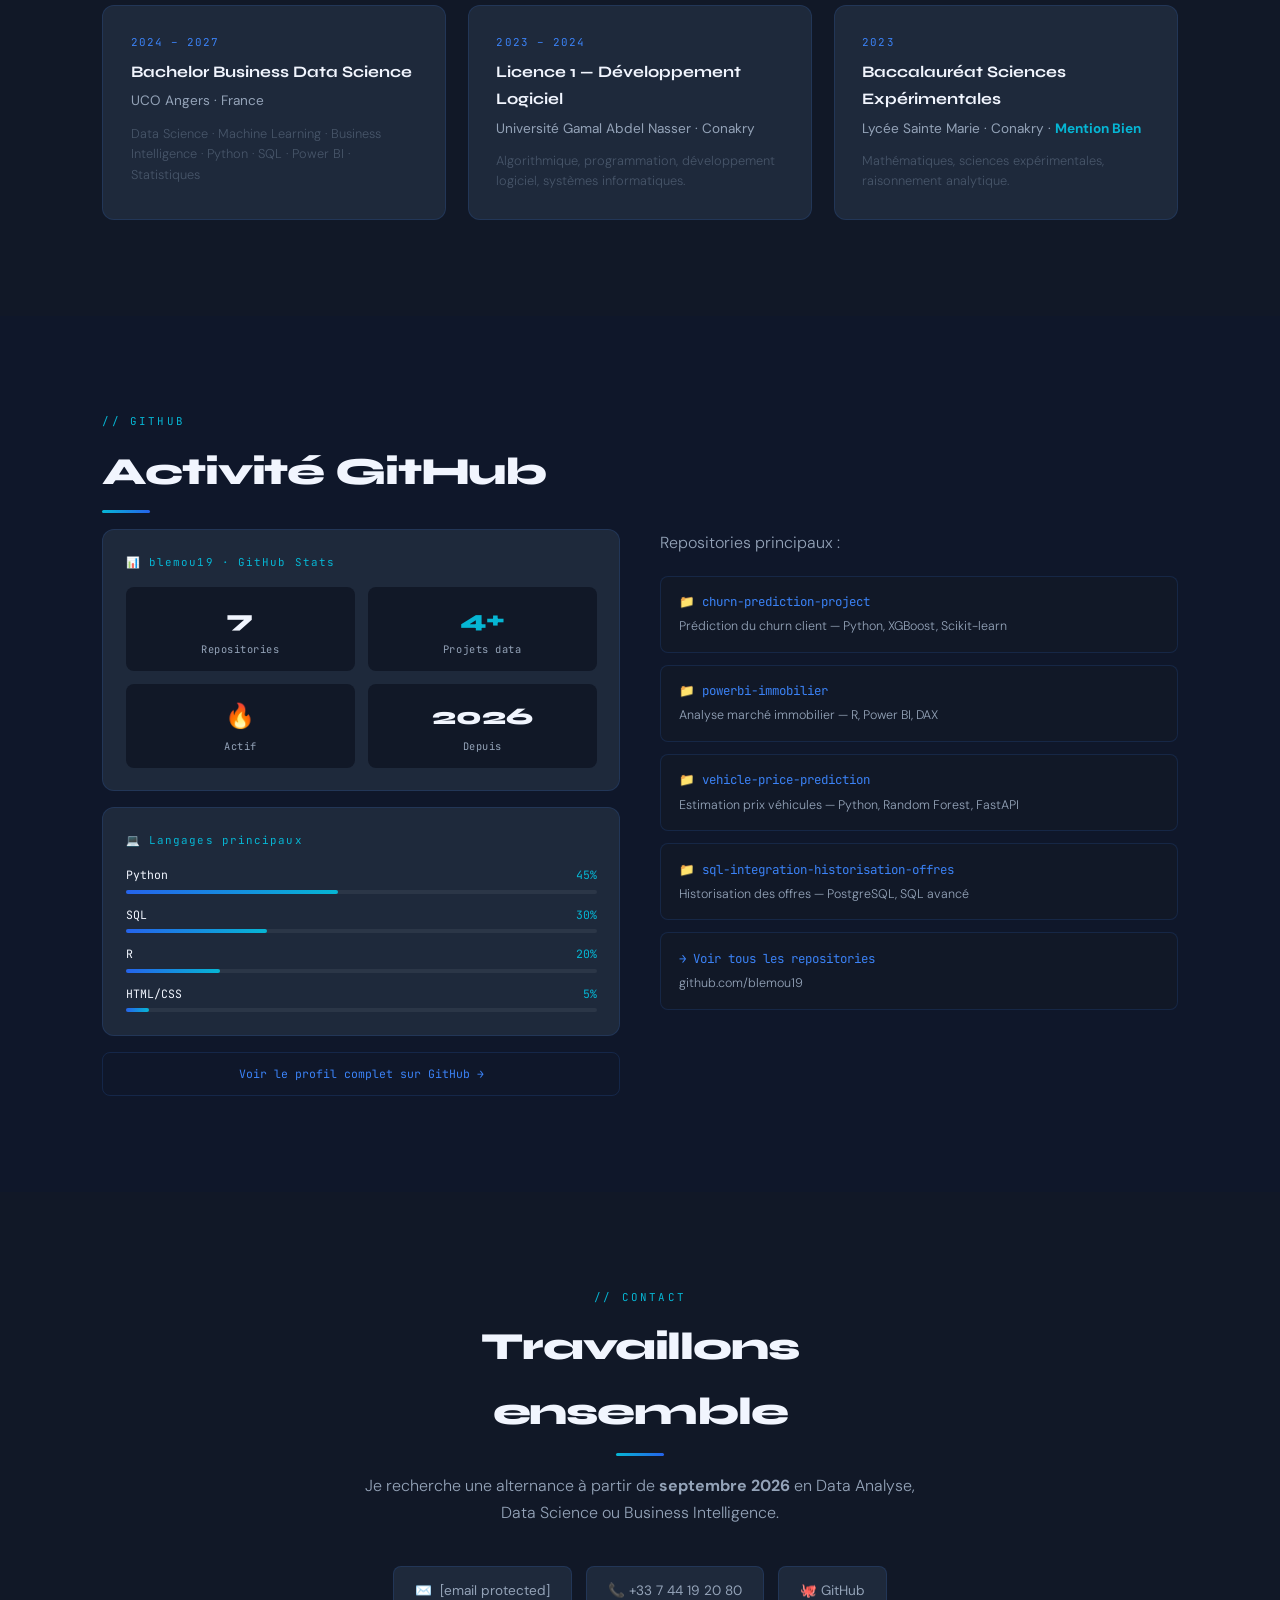
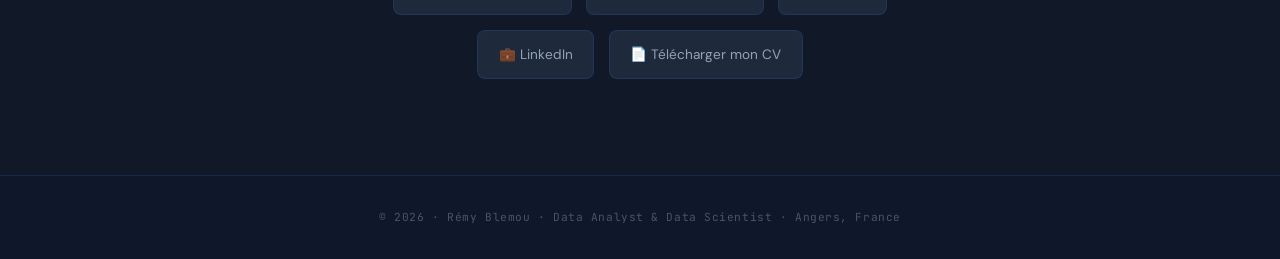
==== commit 7b59ebde: "Add SQl historisation project page" ====
--- a/index.html
+++ b/index.html
@@ -372,7 +372,7 @@
       <div class="tl-item fade">
         <div class="tl-dot"></div>
         <div class="tl-dates">AVR. 2026 — JUIL. 2026</div>
-        <div class="tl-role">Data Engineer & Analyst (stage)</div>
+        <div class="tl-role">Data Engineer & Analyst</div>
         <div class="tl-org">SDIS49 — Projet NexSIS · Angers</div>
         <ul class="tl-desc">
           <li>Pipeline ETL Apache Hop : extraction via API REST et intégration PostgreSQL</li>
@@ -396,7 +396,7 @@
       <div class="tl-item fade">
         <div class="tl-dot"></div>
         <div class="tl-dates">MAI 2025 — JUIL. 2025</div>
-        <div class="tl-role">Data Analyst (stage)</div>
+        <div class="tl-role">Data Analyst</div>
         <div class="tl-org">Observatoire des données — UCO Angers</div>
         <ul class="tl-desc">
           <li>Création de tableaux interactifs Power BI pour l'analyse de l'occupation des salles</li>
@@ -407,7 +407,7 @@
       <div class="tl-item fade">
         <div class="tl-dot"></div>
         <div class="tl-dates">JUIN 2024 — AOÛT 2024</div>
-        <div class="tl-role">Assistant Gestion des Données(stage)</div>
+        <div class="tl-role">Assistant Gestion des Données</div>
         <div class="tl-org">CNPSA — Conakry, Guinée</div>
         <ul class="tl-desc">
           <li>Saisie et fiabilisation des bases Excel pour le calcul des pensions d'agents de l'État</li>
@@ -473,7 +473,7 @@
           <p class="project-desc">Conception d'une BDD de ventes avec automatisation des imports et log journalier pour le suivi historique.</p>
           <div class="project-metric">✦ Automatisation complète des imports journaliers</div>
           <div class="tags"><span class="tag">PostgreSQL</span><span class="tag">SQL avancé</span><span class="tag">Modélisation</span></div>
-          <div class="project-footer"><a href="https://github.com/blemou19/sql-integration-historisation-offres" target="_blank" class="project-link">Voir sur GitHub</a><span class="tag">2024</span></div>
+          <div class="project-footer"><a href="Projects/historisation_offre.html" class="project-link">Voir le projet</a><span class="tag">2024</span></div>
         </div>
       </div>
     </div>
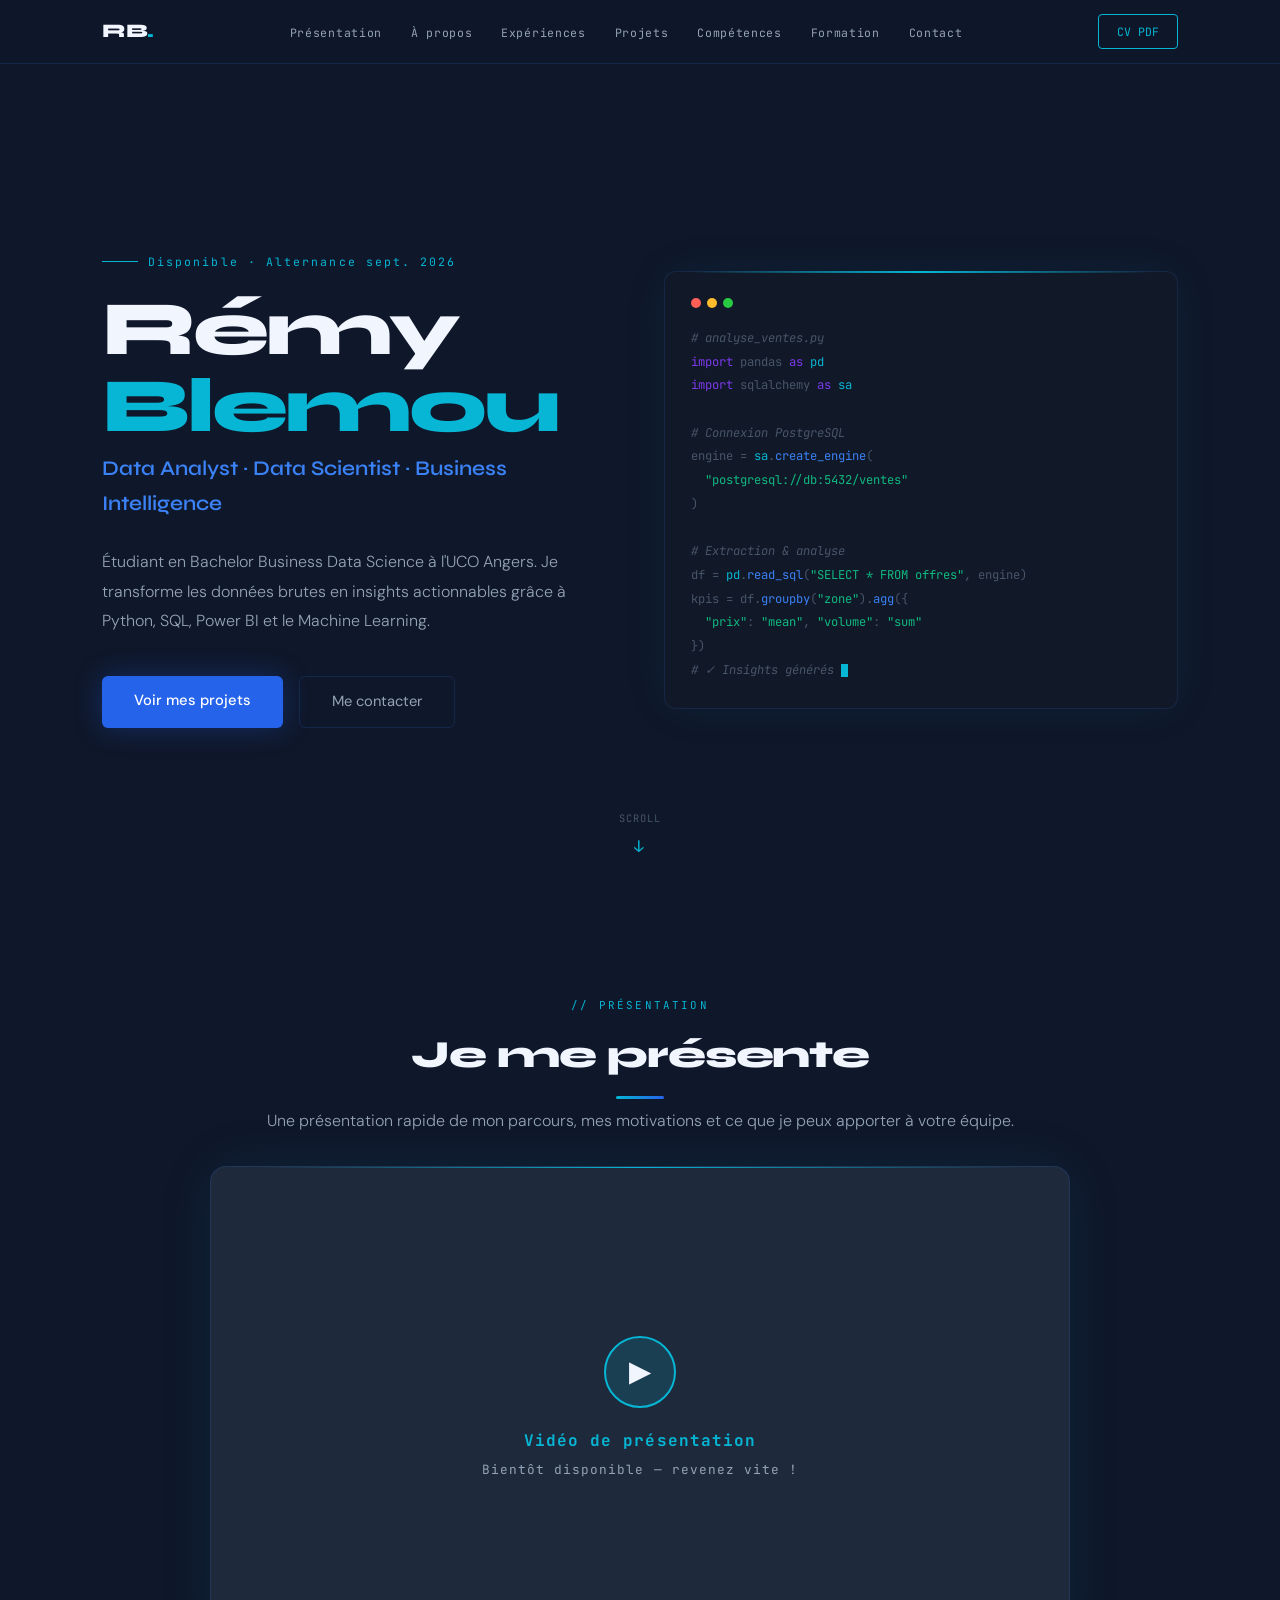
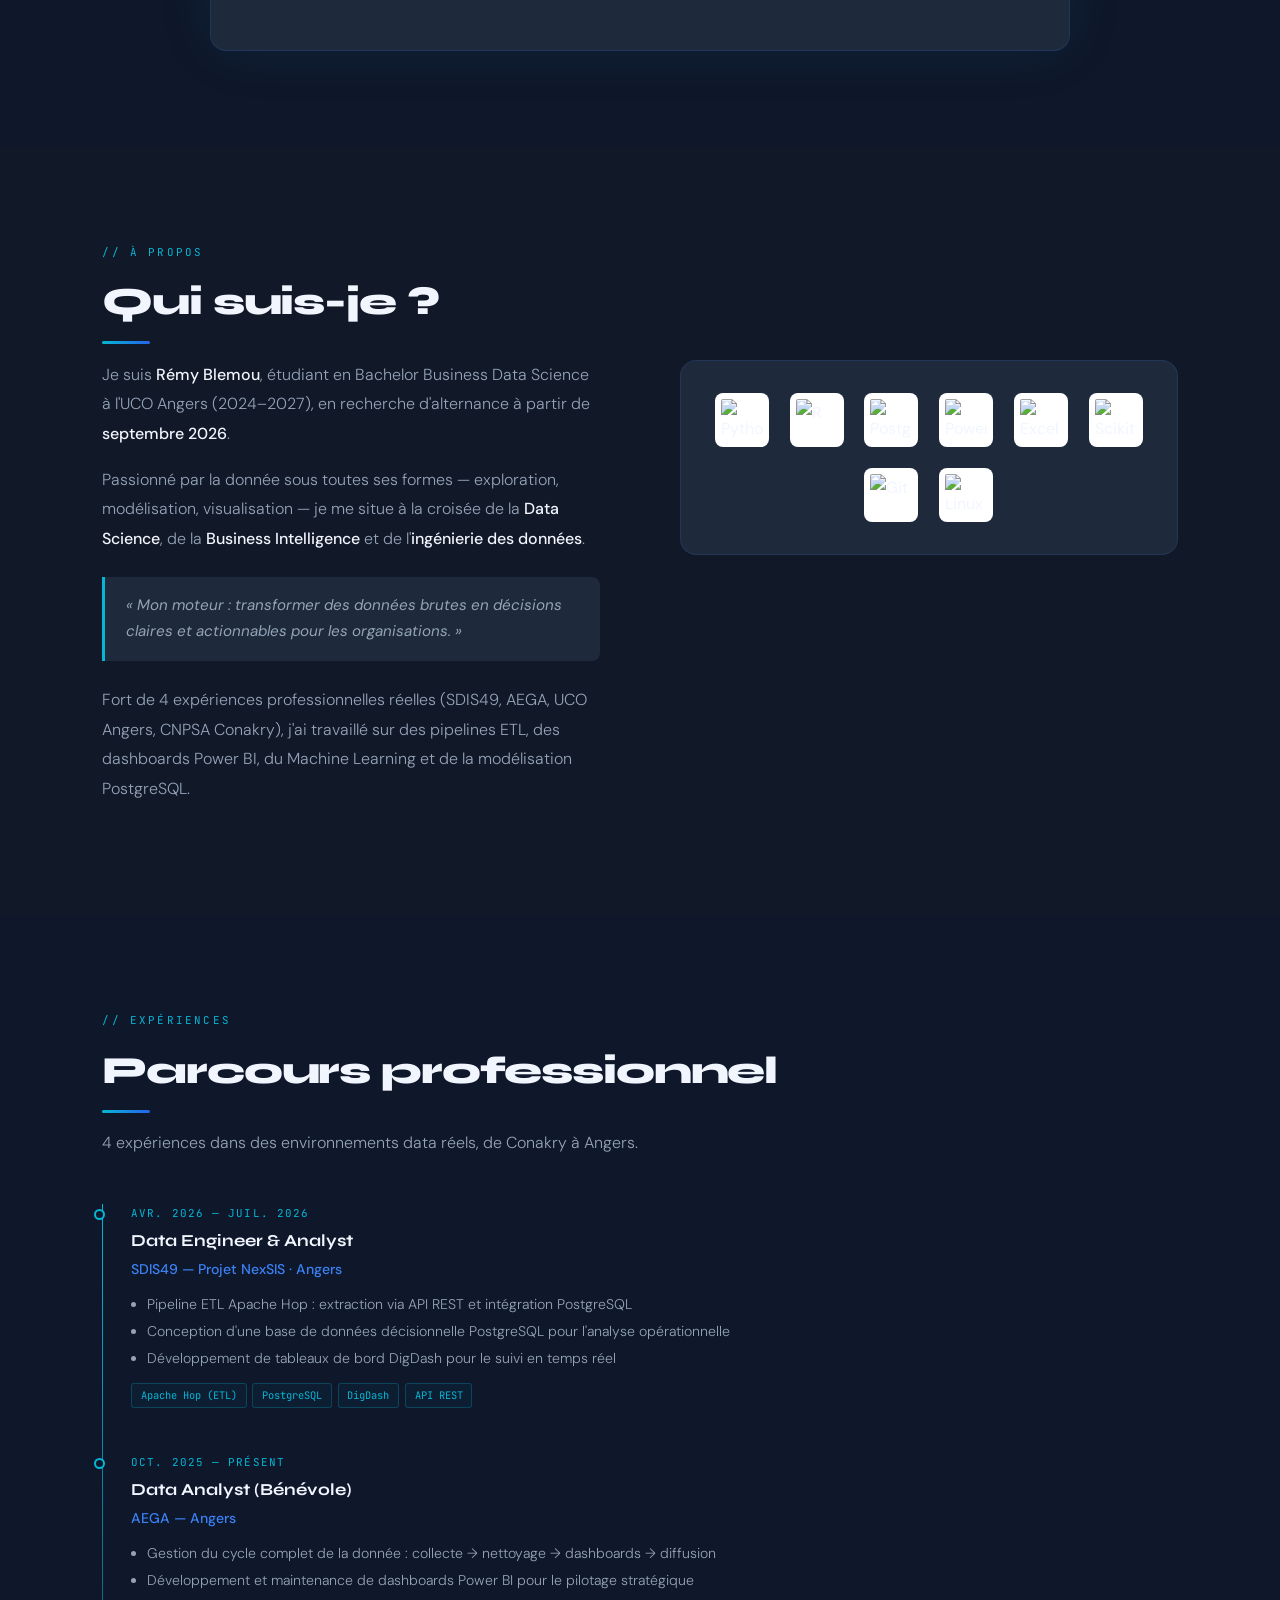
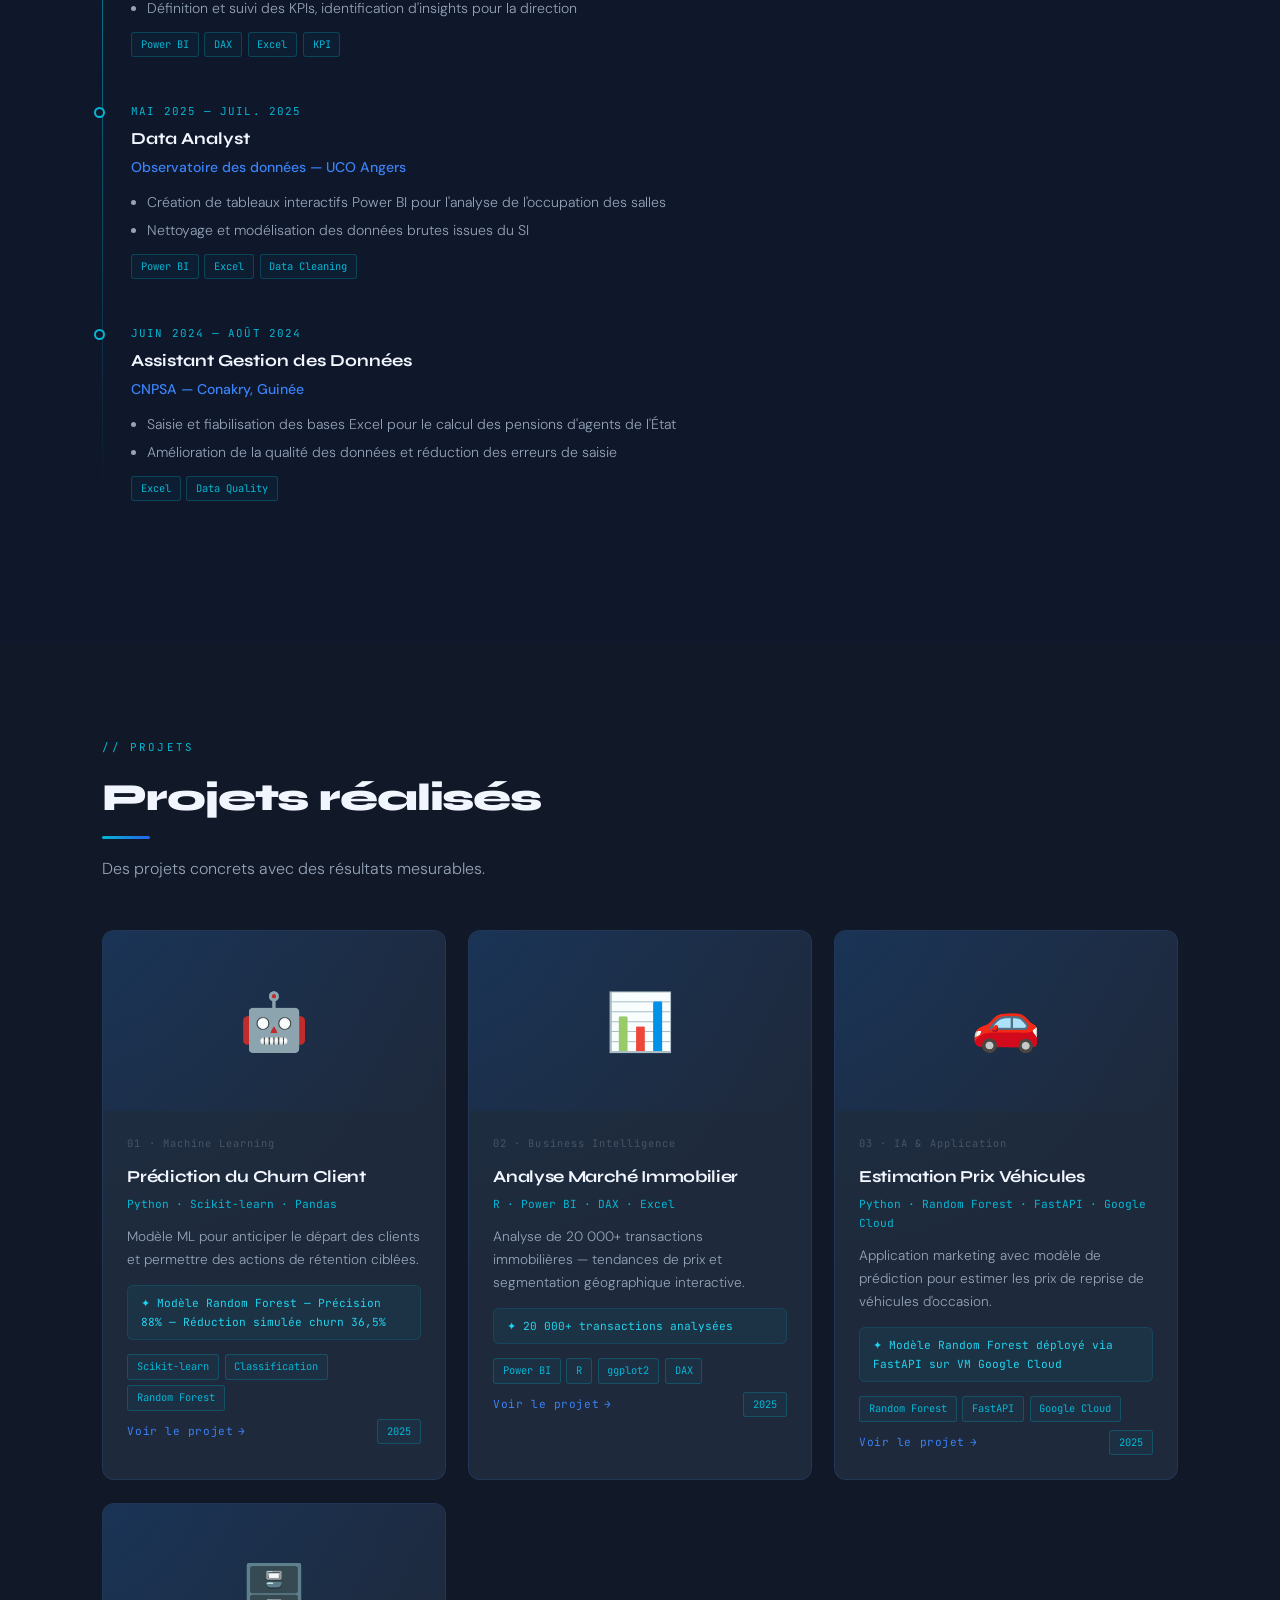
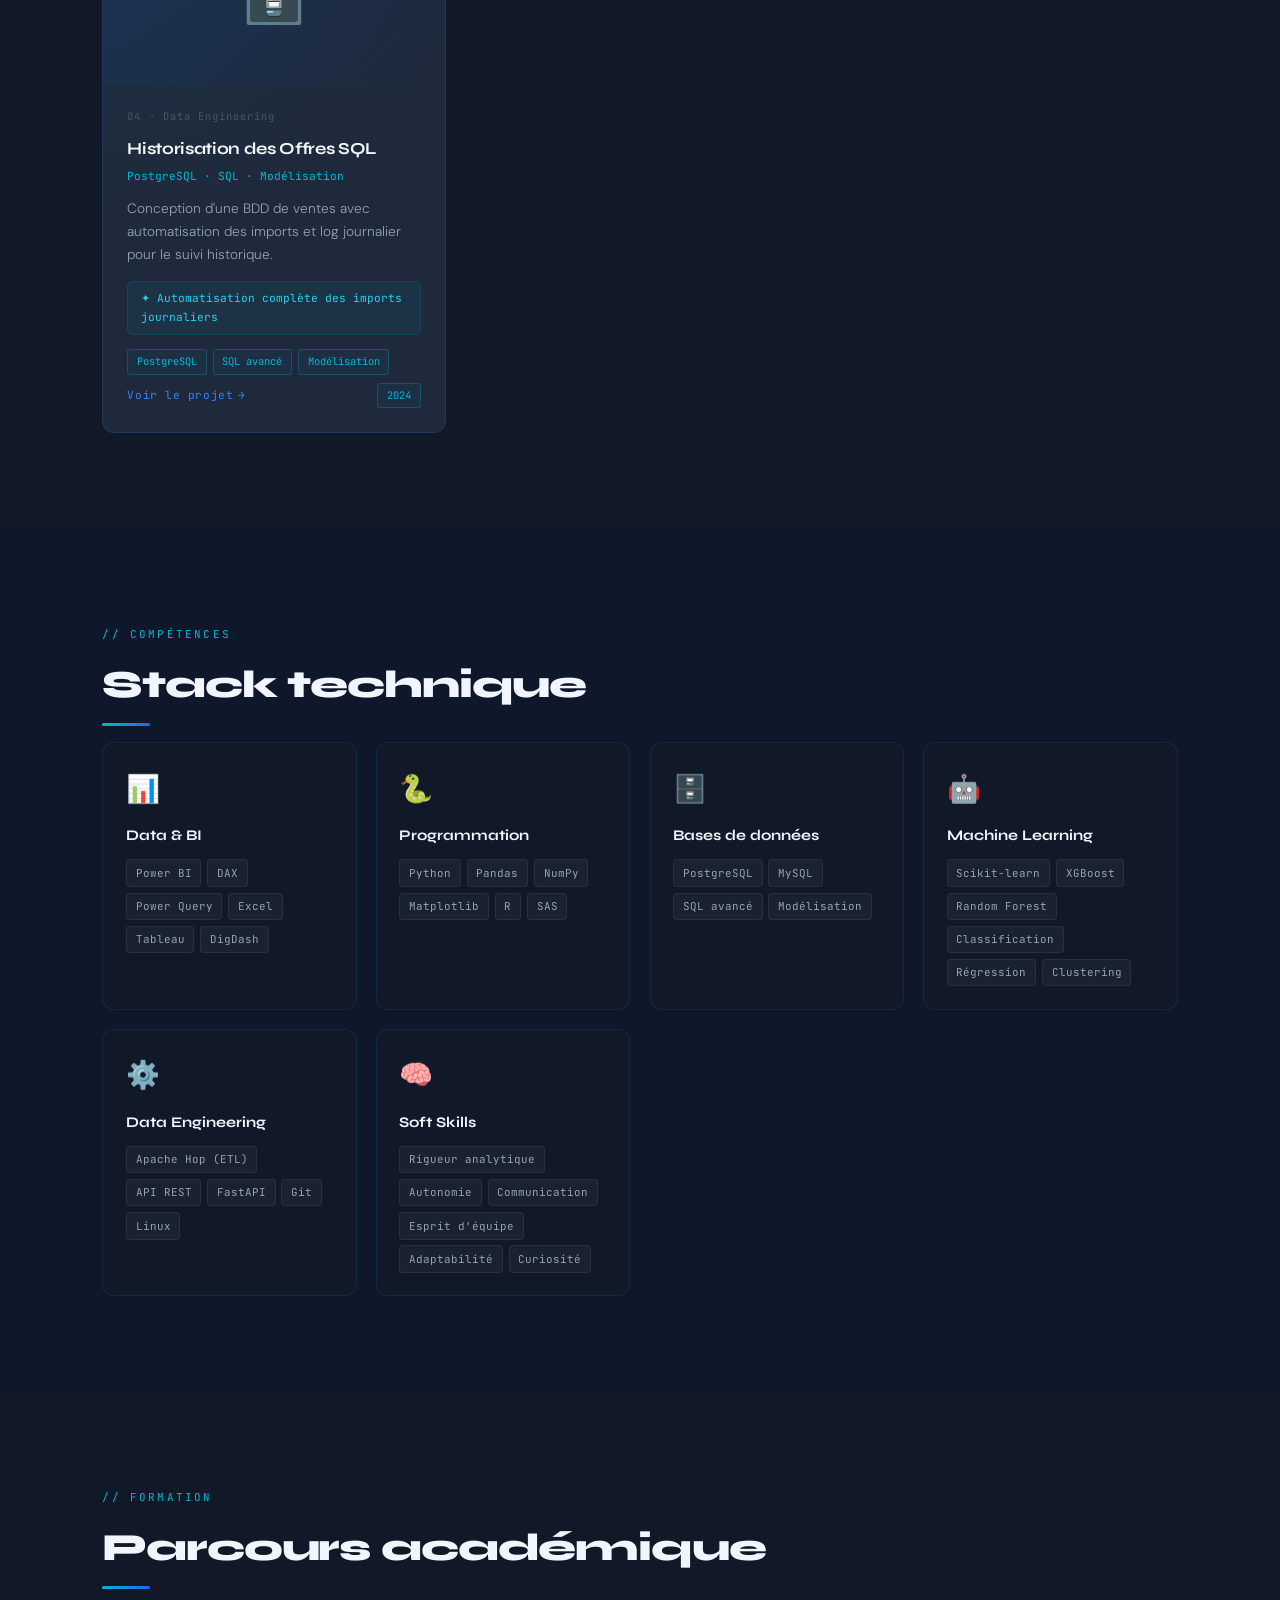
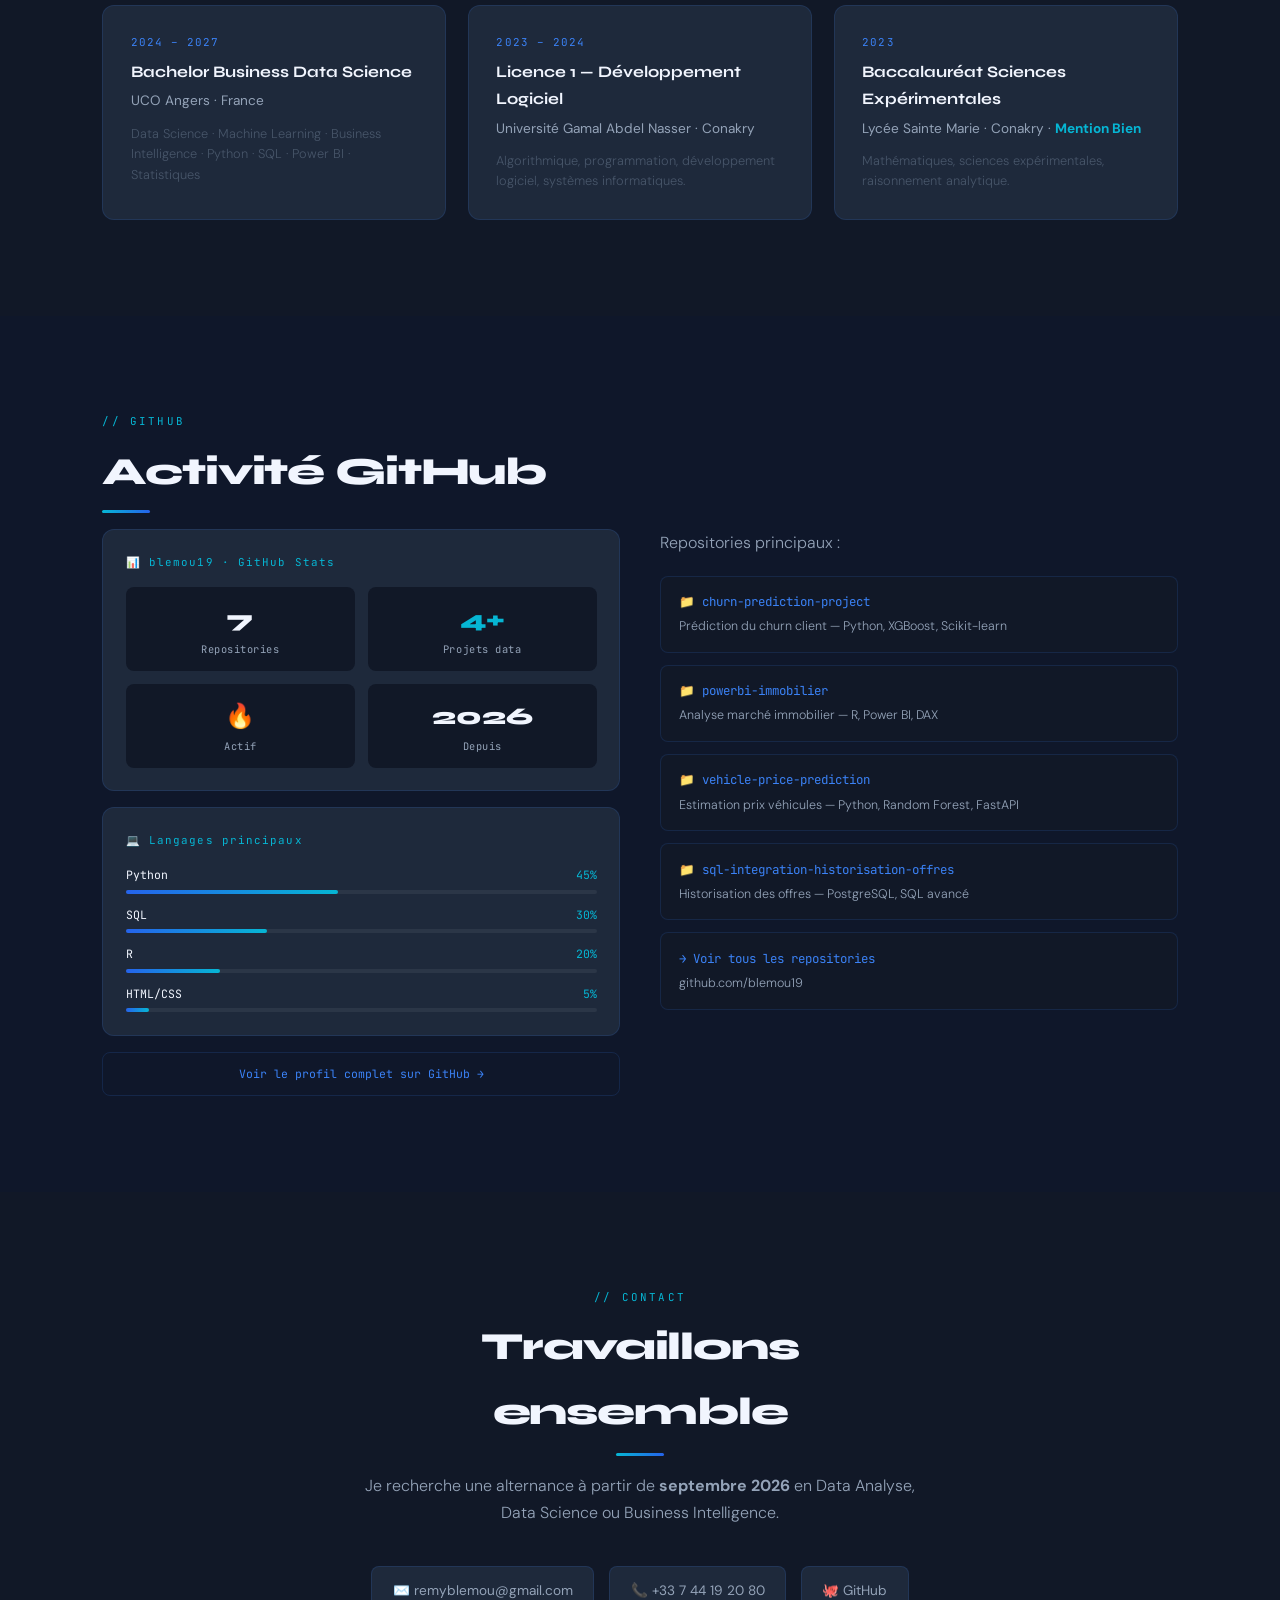
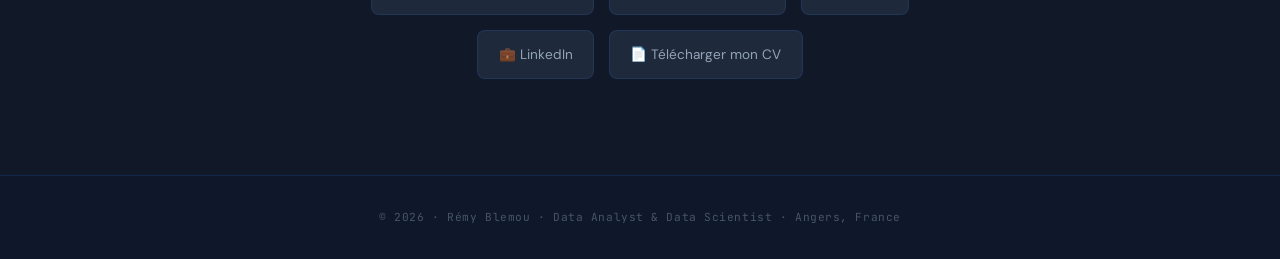
==== commit 4adce84b: "Fix Linkedn URL" ====
--- a/index.html
+++ b/index.html
@@ -608,10 +608,10 @@
       <div class="divider" style="margin:0.5rem auto 1rem"></div>
       <p class="section-sub" style="margin:0 auto;text-align:center">Je recherche une alternance à partir de <strong>septembre 2026</strong> en Data Analyse, Data Science ou Business Intelligence.</p>
       <div class="contact-links">
-        <a href="/cdn-cgi/l/email-protection#b3c1d6decad1dfd6dedcc6f3d4ded2dadf9dd0dcde" class="contact-link">✉️ <span class="__cf_email__" data-cfemail="c1b3a4acb8a3ada4acaeb481a6aca0a8adefa2aeac">[email&#160;protected]</span></a>
+        <a href="mailto:remyblemou@gmail.com" class="contact-link">✉️ remyblemou@gmail.com</a>
         <a href="tel:+33744192080" class="contact-link">📞 +33 7 44 19 20 80</a>
         <a href="https://github.com/blemou19" class="contact-link" target="_blank">🐙 GitHub</a>
-        <a href="https://www.linkedin.com/in/rémy-bakary-blemou/" class="contact-link" target="_blank">💼 LinkedIn</a>
+        <a href="https://www.linkedin.com/in/remy-blemou" class="contact-link" target="_blank">💼 LinkedIn</a>
         <a href="assets/CV_Alternance_Data_RemyBLEMOU.pdf" class="contact-link" target="_blank">📄 Télécharger mon CV</a>
       </div>
     </div>
